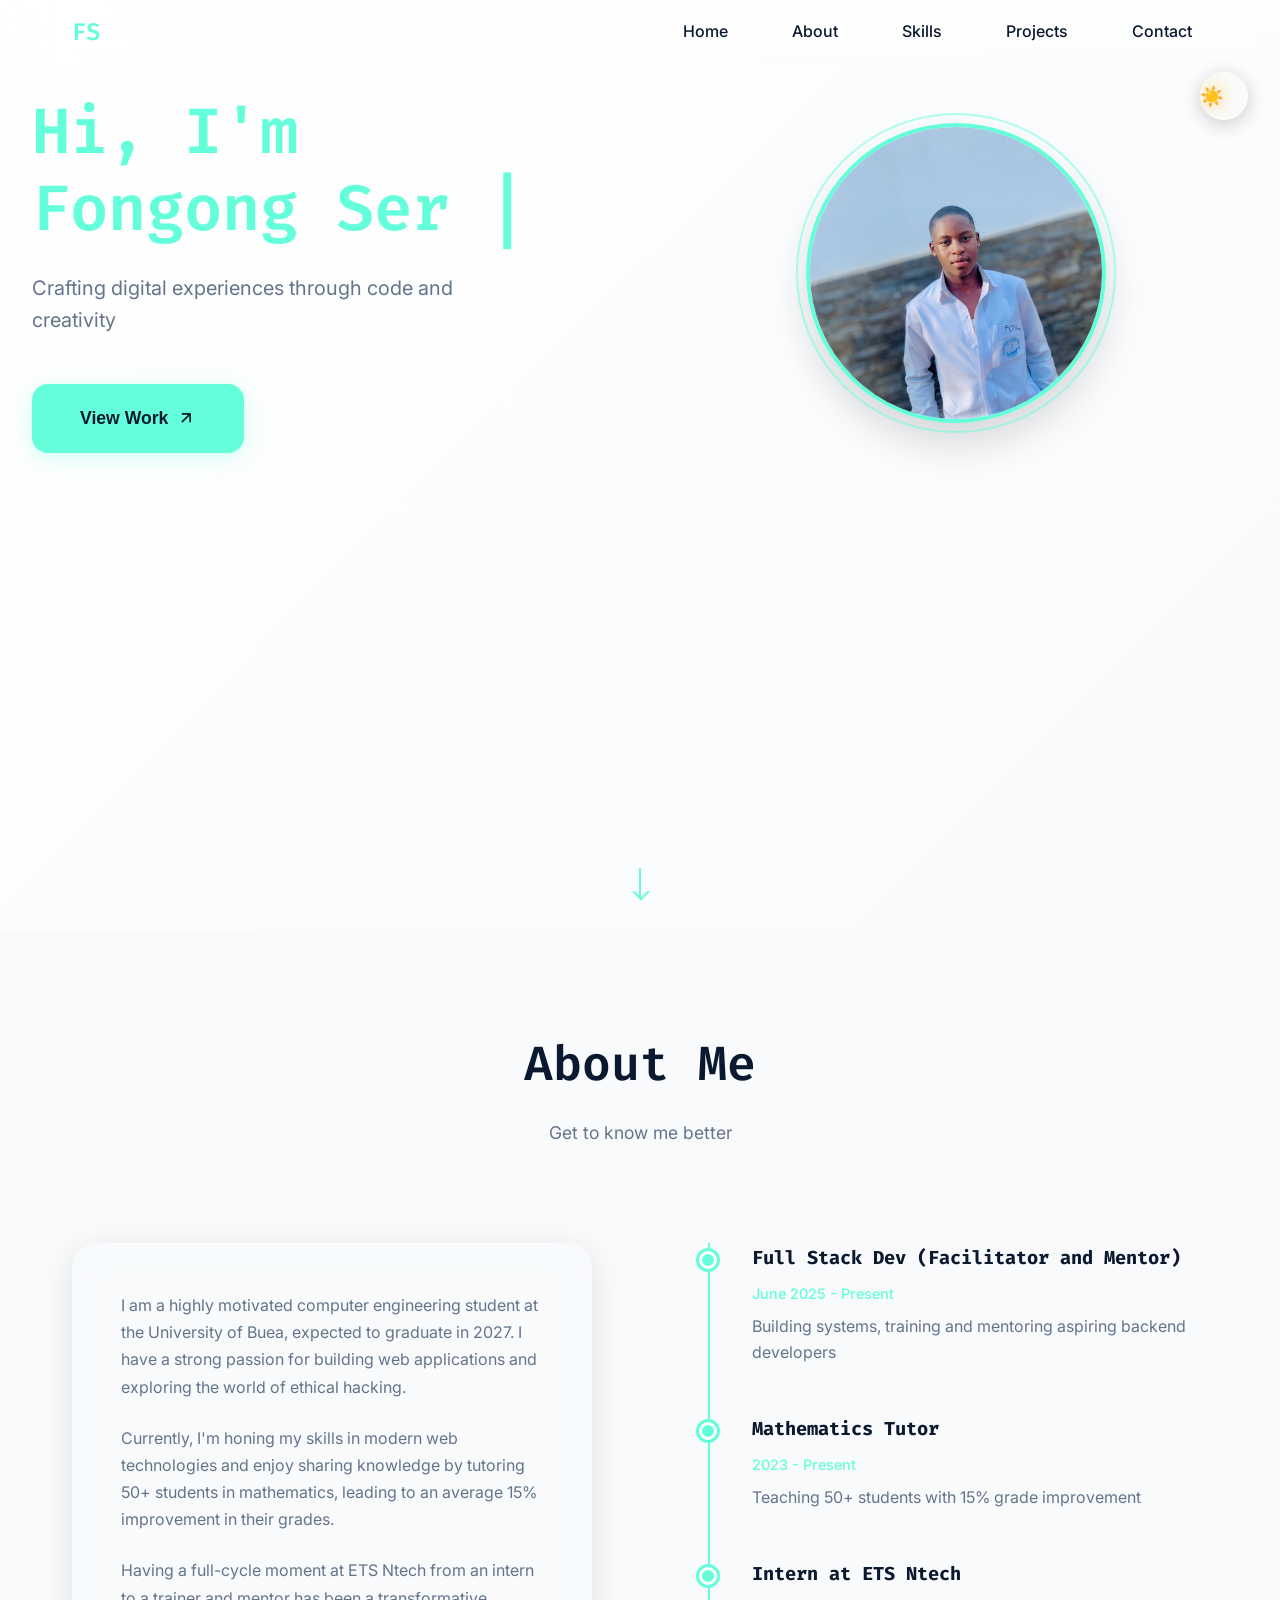
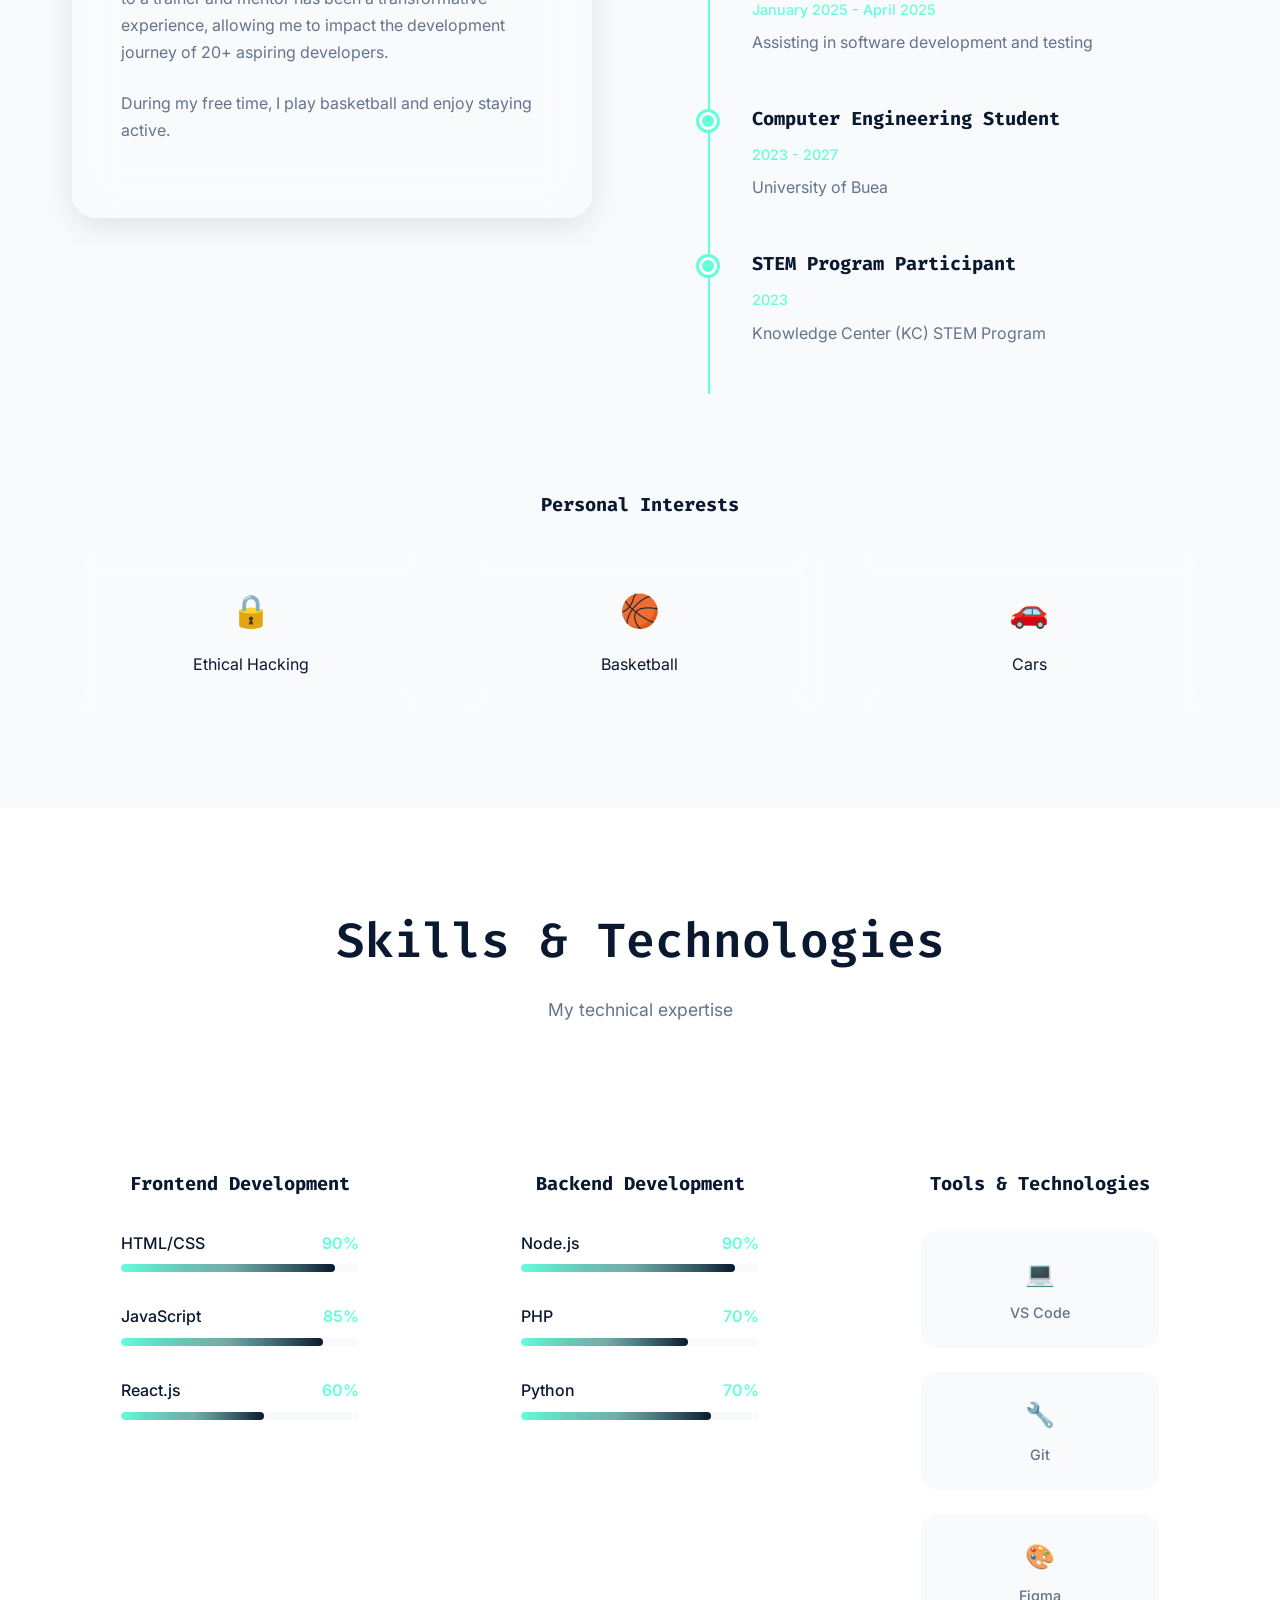
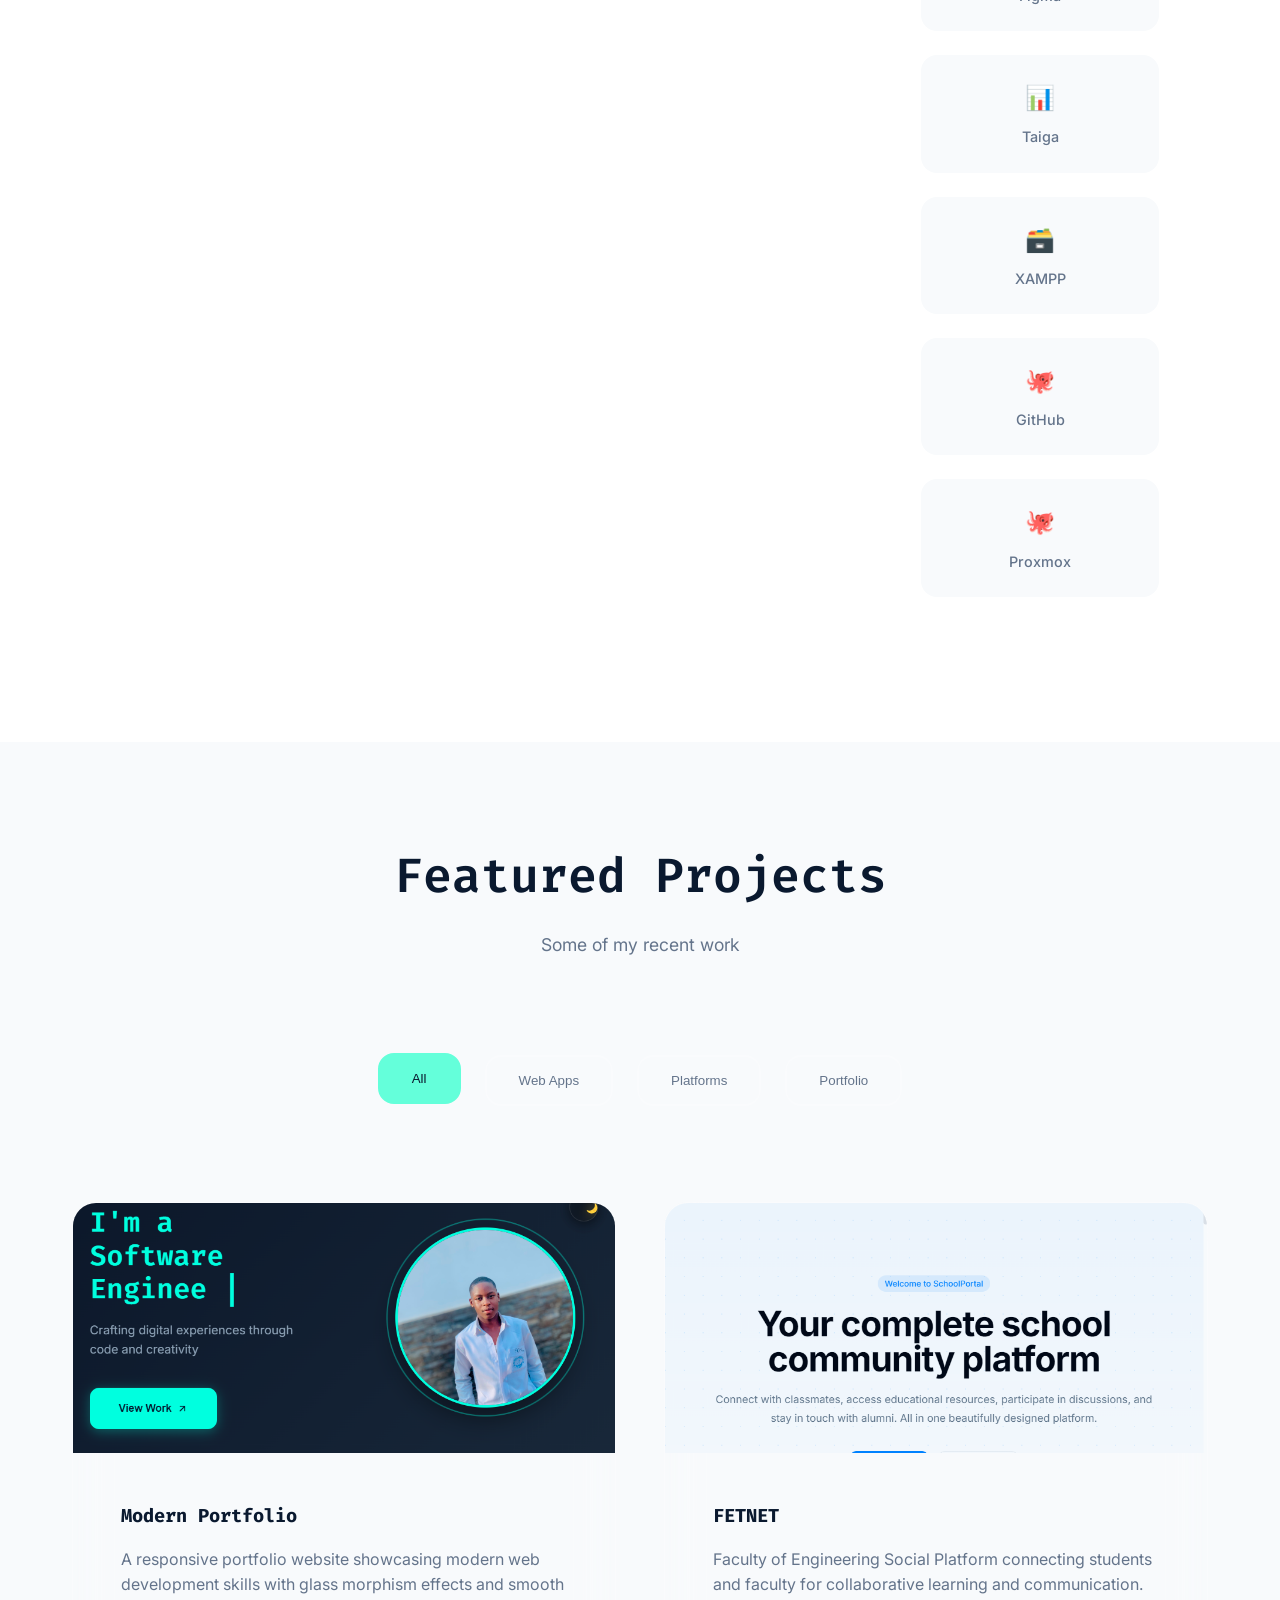
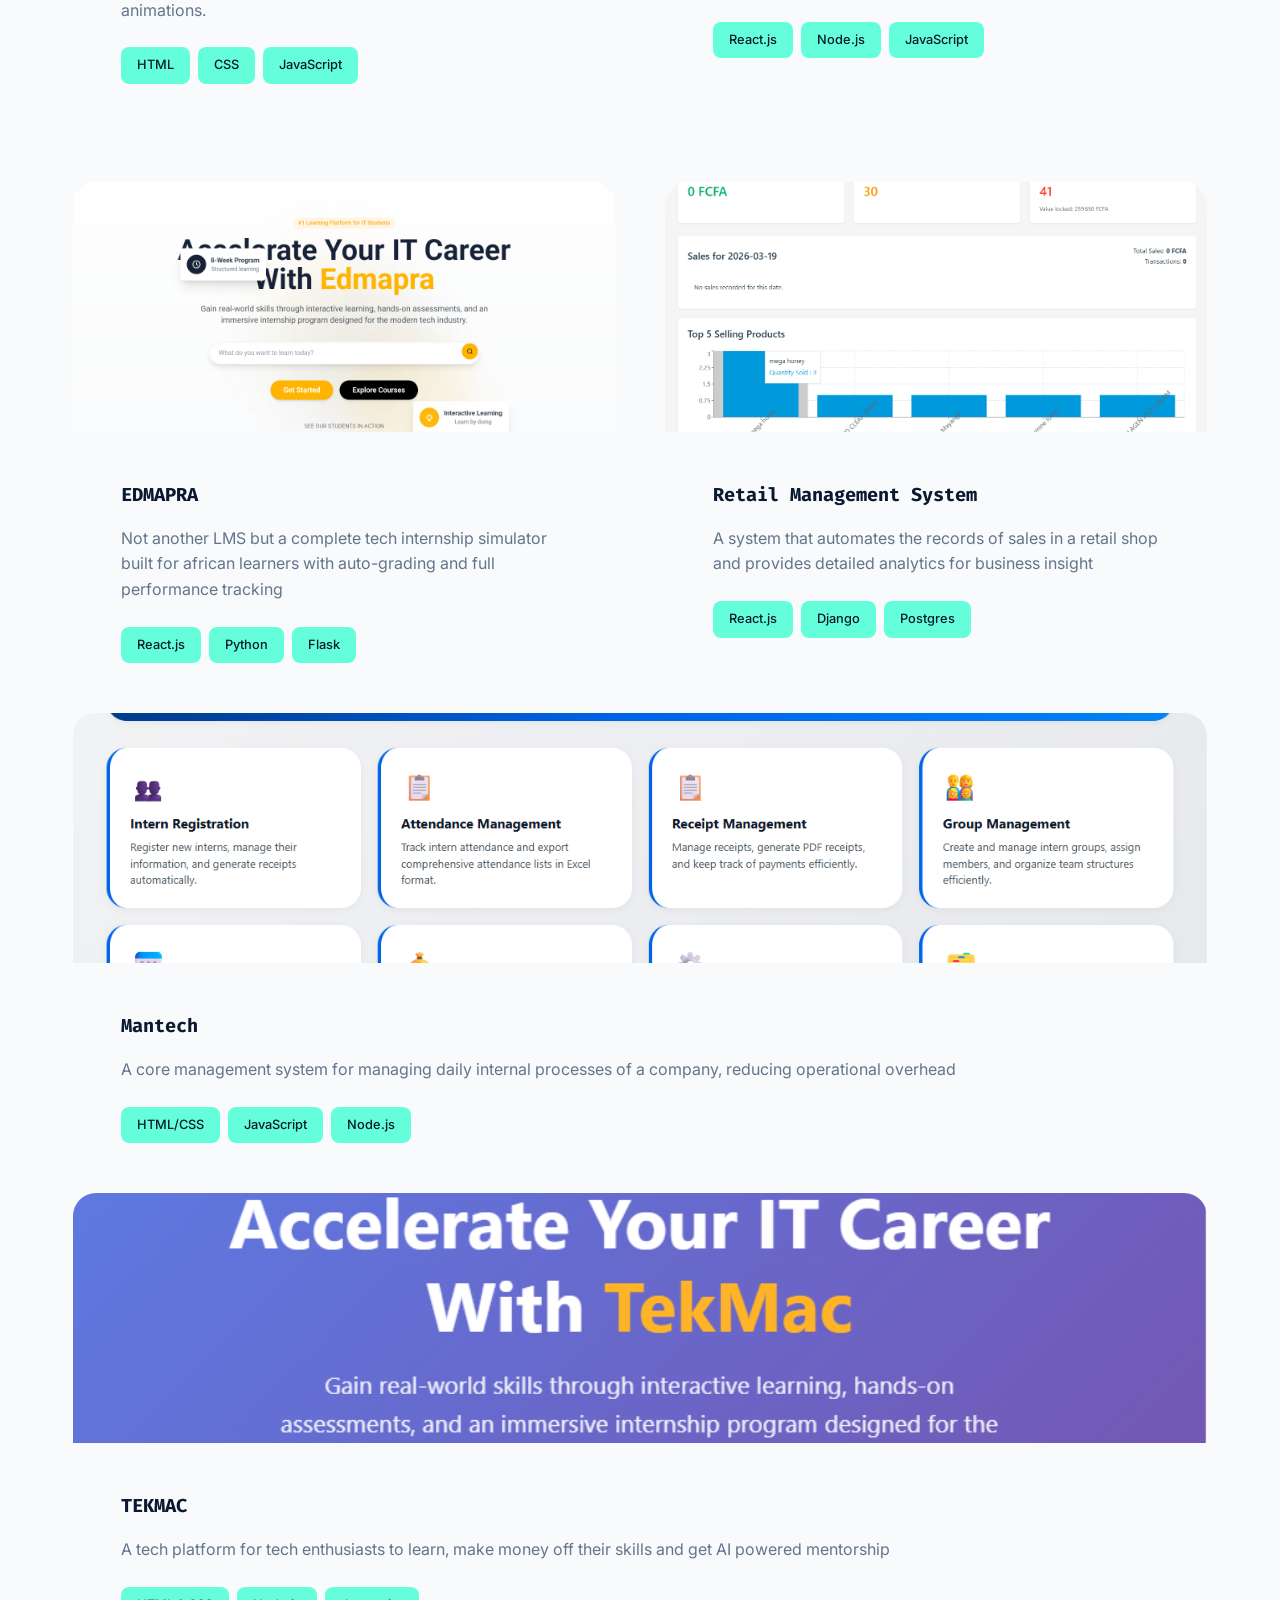
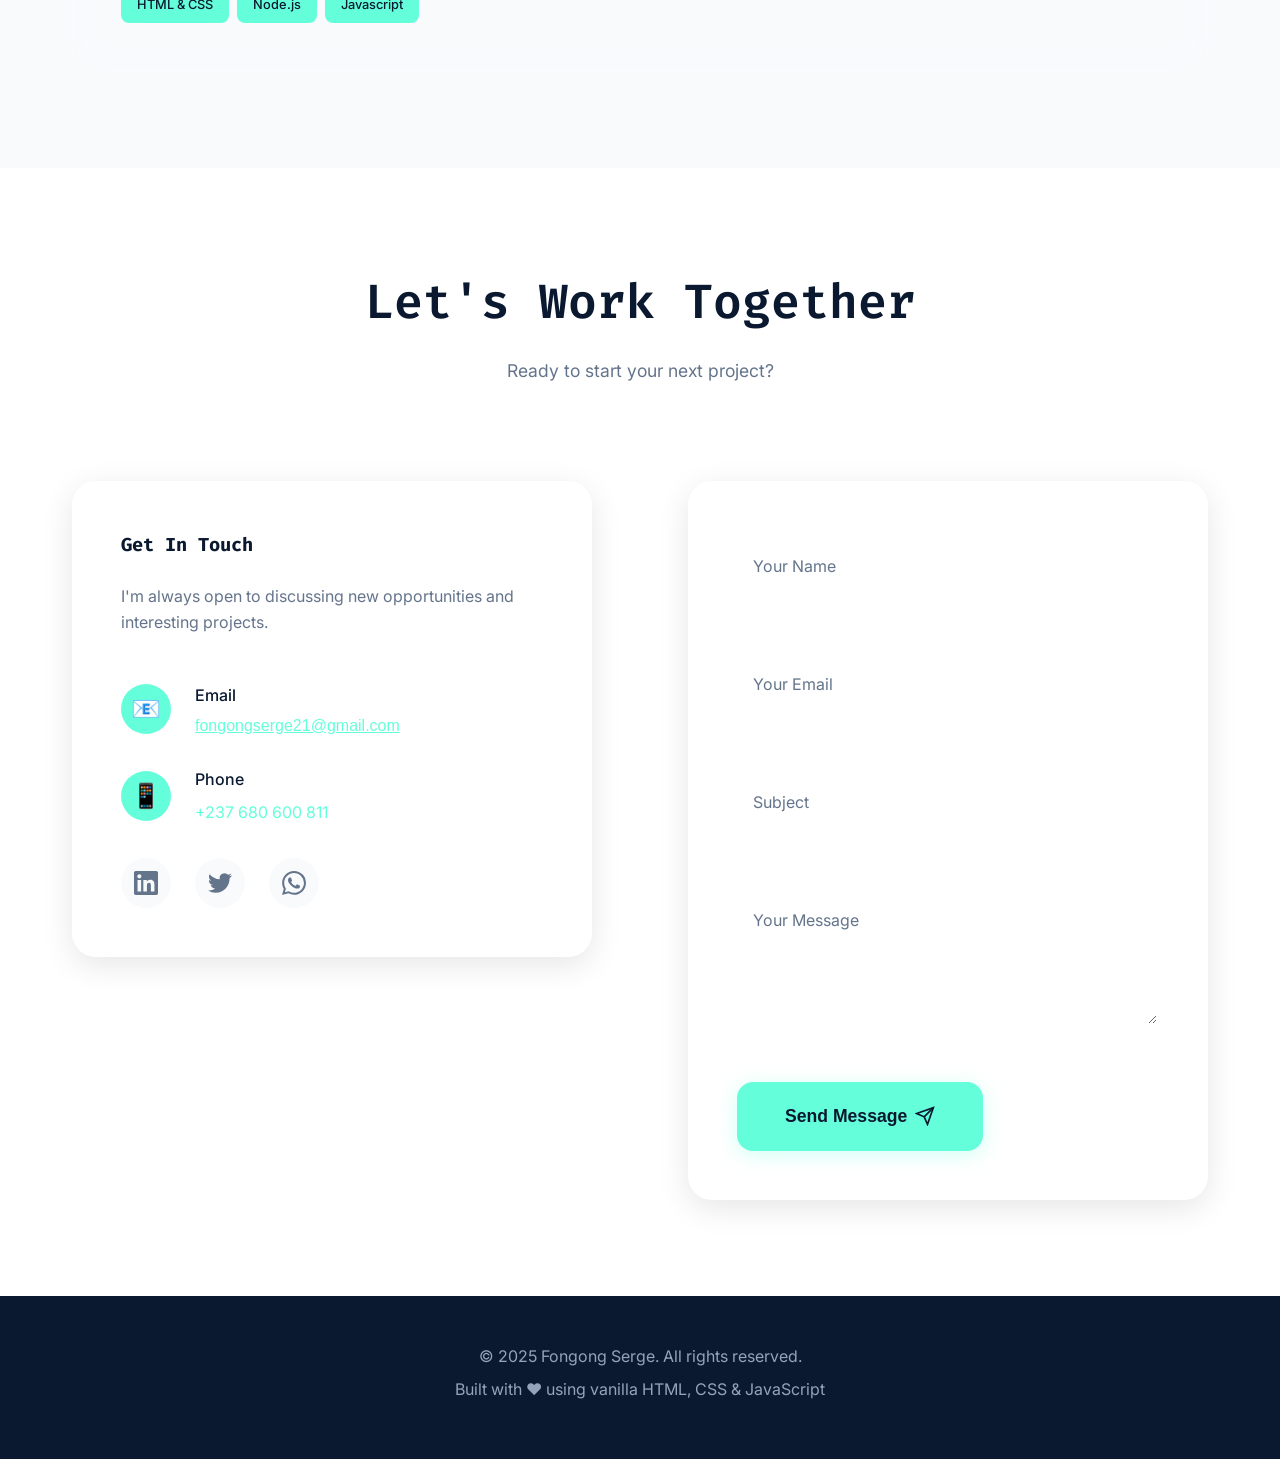
==== index.html @ fee148f4 "updates" ====
<!DOCTYPE html>
<html lang="en">
<head>
    <meta charset="UTF-8">
    <meta name="viewport" content="width=device-width, initial-scale=1.0">
    <meta name="description" content="Portfolio of Fongong Serge, a computer engineering student passionate about web development, ethical hacking, and basketball.">
    <meta name="keywords" content="Fongong Serge, Portfolio, Web Developer, Computer Engineering, Ethical Hacking, JavaScript, React, Node.js, Buea, Cameroon, ETS Ntech, Tutor, Backend Trainer, Frontend Developer, Projects, Skills, Contact">
    <meta name="author" content="Fongong Serge">
    <meta name="robots" content="index, follow">
    <link rel="canonical" href="https://fongong-serge.vercel.app/">

    <!-- Open Graph / Facebook -->
    <meta property="og:type" content="website">
    <meta property="og:title" content="Fongong Serge - Portfolio">
    <meta property="og:description" content="Portfolio of Fongong Serge, a computer engineering student passionate about web development, ethical hacking, and basketball.">
    <meta property="og:url" content="https://fongong-serge.vercel.app/">
    <meta property="og:image" content="https://fongong-serge.vercel.app/we.PNG">
    <meta property="og:site_name" content="Fongong Serge Portfolio">

    <!-- Twitter Card -->
    <meta name="twitter:card" content="summary_large_image">
    <meta name="twitter:title" content="Fongong Serge - Portfolio">
    <meta name="twitter:description" content="Portfolio of Fongong Serge, a computer engineering student passionate about web development, ethical hacking, and basketball.">
    <meta name="twitter:image" content="https://fongong-serge.vercel.app/we.PNG">
    <meta name="twitter:site" content="@manchestertony">

    <!-- Structured Data (JSON-LD) -->
    <script type="application/ld+json">
    {
      "@context": "https://schema.org",
      "@type": "Person",
      "name": "Fongong Serge",
      "url": "https://fongong-serge.vercel.app/",
      "image": "https://fongong-serge.vercel.app/we.PNG",
      "sameAs": [
        "https://www.linkedin.com/in/serge-kwenui-fongong-1a54b9330",
        "https://github.com/Boots13425"
      ],
      "jobTitle": "Computer Engineering Student",
      "worksFor": [
        {
          "@type": "Organization",
          "name": "University of Buea"
        },
        {
          "@type": "Organization",
          "name": "ETS Ntech",
          "department": "Backend Training",
          "description": "Trainer in backend development with Node.js"
        }
      ],
      "alumniOf": {
        "@type": "CollegeOrUniversity",
        "name": "University of Buea"
      },
      "description": "Portfolio of Fongong Serge, a computer engineering student passionate about web development, ethical hacking, and basketball. Also works as a backend trainer (Node.js) at ETS Ntech.",
      "email": "mailto:fongongserge21@gmail.com",
      "telephone": "+237680600811",
      "address": {
        "@type": "PostalAddress",
        "addressLocality": "Buea",
        "addressCountry": "CM"
      }
    }
    </script>
    <title>Fongong Serge - Portfolio</title>
    <link rel="preconnect" href="https://fonts.googleapis.com">
    <link rel="preconnect" href="https://fonts.gstatic.com" crossorigin>
    <link href="https://fonts.googleapis.com/css2?family=Inter:wght@300;400;500;600;700&family=Fira+Code:wght@400;500;600&display=swap" rel="stylesheet">
    <link rel="stylesheet" href="style.css">
</head>
<body>
    <!-- Theme Toggle -->
    <button class="theme-toggle" aria-label="Toggle dark mode">
        <span class="sun-icon">☀️</span>
        <span class="moon-icon">🌙</span>
    </button>

    <!-- Navigation -->
    <nav class="navbar">
        <div class="nav-container">
            <div class="nav-logo">
                <span>FS</span>
            </div>
            <ul class="nav-menu">
                <li><a href="#home" class="nav-link">Home</a></li>
                <li><a href="#about" class="nav-link">About</a></li>
                <li><a href="#skills" class="nav-link">Skills</a></li>
                <li><a href="#projects" class="nav-link">Projects</a></li>
                <li><a href="#contact" class="nav-link">Contact</a></li>
            </ul>
            <button class="theme-toggle" aria-label="Toggle dark mode">
                <span class="sun-icon">☀️</span>
                <span class="moon-icon">🌙</span>
            </button>
            <div class="hamburger" tabindex="0" aria-label="Open navigation menu">
                <span></span>
                <span></span>
                <span></span>
            </div>
        </div>
    </nav>

    <!-- Hero Section -->
    <section id="home" class="hero">
        <div class="hero-content">
            <div class="hero-text">
                <h1 class="hero-title">
                    <span class="typing-text">Fongong Serge</span>
                    <span class="cursor">|</span>
                </h1>
                <p class="hero-subtitle">Crafting digital experiences through code and creativity</p>
                <button class="cta-button" onclick="document.getElementById('projects').scrollIntoView({behavior: 'smooth'})">
                    <span>View Work</span>
                    <svg width="20" height="20" viewBox="0 0 24 24" fill="none" stroke="currentColor" stroke-width="2">
                        <path d="M7 17L17 7M17 7H7M17 7V17"/>
                    </svg>
                </button>
            </div>
            <div class="hero-image">
                <div class="profile-container">
                    <img src="we.PNG" alt="Fongong Serge" class="profile-img">
                    <div class="profile-ring"></div>
                </div>
            </div>
        </div>
        <div class="scroll-indicator">
            <div class="scroll-arrow"></div>
        </div>
    </section>

    <!-- About Section -->
    <section id="about" class="about">
        <div class="container">
            <div class="section-header">
                <h2 class="section-title">About Me</h2>
                <p class="section-subtitle">Get to know me better</p>
            </div>
            <div class="about-content">
                <div class="about-text">
                    <div class="glass-card">
                        <p>I am a highly motivated computer engineering student at the University of Buea, expected to graduate in 2027. I have a strong passion for building web applications and exploring the world of ethical hacking.</p>
                        <p>Currently, I'm honing my skills in modern web technologies and enjoy sharing knowledge by tutoring 50+ students in mathematics, leading to an average 15% improvement in their grades.</p>
                        <p>Having a full-cycle moment at ETS Ntech from an intern to a trainer and mentor has been a transformative experience, allowing me to impact the development journey of 20+ aspiring developers.</p>
                        <p>During my free time, I play basketball and enjoy staying active.</p>
                    </div>
                </div>
                <div class="timeline">
                    <div class="timeline-item">
                        <div class="timeline-dot"></div>
                        <div class="timeline-content">
                            <h3>Full Stack Dev (Facilitator and Mentor)</h3>
                            <span>June 2025 - Present</span>
                            <p>Building systems, training and mentoring aspiring backend developers</p>
                        </div>
                    </div>
                    <div class="timeline-item">
                        <div class="timeline-dot"></div>
                        <div class="timeline-content">
                            <h3>Mathematics Tutor</h3>
                            <span>2023 - Present</span>
                            <p>Teaching 50+ students with 15% grade improvement</p>
                        </div>
                    </div>
                    <div class="timeline-item">
                        <div class="timeline-dot"></div>
                        <div class="timeline-content">
                            <h3>Intern at ETS Ntech</h3>
                            <span>January 2025 - April 2025</span>
                            <p>Assisting in software development and testing</p>
                        </div>
                    </div>
                    <div class="timeline-item">
                        <div class="timeline-dot"></div>
                        <div class="timeline-content">
                            <h3>Computer Engineering Student</h3>
                            <span>2023 - 2027</span>
                            <p>University of Buea</p>
                        </div>
                    </div>
                    <div class="timeline-item">
                        <div class="timeline-dot"></div>
                        <div class="timeline-content">
                            <h3>STEM Program Participant</h3>
                            <span>2023</span>
                            <p>Knowledge Center (KC) STEM Program</p>
                        </div>
                    </div>
                </div>
            </div>
            <div class="interests">
                <h3>Personal Interests</h3>
                <div class="interests-grid">
                    <div class="interest-item">
                        <div class="interest-icon">🔒</div>
                        <span>Ethical Hacking</span>
                    </div>
                    <div class="interest-item">
                        <div class="interest-icon">🏀</div>
                        <span>Basketball</span>
                    </div>
                    <div class="interest-item">
                        <div class="interest-icon">🚗</div>
                        <span>Cars</span>
                    </div>
                </div>
            </div>
        </div>
    </section>

    <!-- Skills Section -->
    <section id="skills" class="skills">
        <div class="container">
            <div class="section-header">
                <h2 class="section-title">Skills & Technologies</h2>
                <p class="section-subtitle">My technical expertise</p>
            </div>
            <div class="skills-content">
                <div class="skill-category">
                    <h3>Frontend Development</h3>
                    <div class="skill-bars">
                        <div class="skill-bar">
                            <div class="skill-info">
                                <span>HTML/CSS</span>
                                <span class="skill-percentage">90%</span>
                            </div>
                            <div class="skill-progress">
                                <div class="skill-fill" data-width="90"></div>
                            </div>
                        </div>
                        <div class="skill-bar">
                            <div class="skill-info">
                                <span>JavaScript</span>
                                <span class="skill-percentage">85%</span>
                            </div>
                            <div class="skill-progress">
                                <div class="skill-fill" data-width="85"></div>
                            </div>
                        </div>
                        <div class="skill-bar">
                            <div class="skill-info">
                                <span>React.js</span>
                                <span class="skill-percentage">60%</span>
                            </div>
                            <div class="skill-progress">
                                <div class="skill-fill" data-width="60"></div>
                            </div>
                        </div>
                    </div>
                </div>
                <div class="skill-category">
                    <h3>Backend Development</h3>
                    <div class="skill-bars">
                        <div class="skill-bar">
                            <div class="skill-info">
                                <span>Node.js</span>
                                <span class="skill-percentage">90%</span>
                            </div>
                            <div class="skill-progress">
                                <div class="skill-fill" data-width="90"></div>
                            </div>
                        </div>
                        <div class="skill-bar">
                            <div class="skill-info">
                                <span>PHP</span>
                                <span class="skill-percentage">70%</span>
                            </div>
                            <div class="skill-progress">
                                <div class="skill-fill" data-width="70"></div>
                            </div>
                        </div>
                        <div class="skill-bar">
                            <div class="skill-info">
                                <span>Python</span>
                                <span class="skill-percentage">70%</span>
                            </div>
                            <div class="skill-progress">
                                <div class="skill-fill" data-width="80"></div>
                            </div>
                        </div>
                    </div>
                </div>
                <div class="skill-category">
                    <h3>Tools & Technologies</h3>
                    <div class="tech-grid">
                        <div class="tech-item">
                            <div class="tech-icon">💻</div>
                            <span>VS Code</span>
                        </div>
                        <div class="tech-item">
                            <div class="tech-icon">🔧</div>
                            <span>Git</span>
                        </div>
                        <div class="tech-item">
                            <div class="tech-icon">🎨</div>
                            <span>Figma</span>
                        </div>
                        <div class="tech-item">
                            <div class="tech-icon">📊</div>
                            <span>Taiga</span>
                        </div>
                        <div class="tech-item">
                            <div class="tech-icon">🗃️</div>
                            <span>XAMPP</span>
                        </div>
                        <div class="tech-item">
                            <div class="tech-icon">🐙</div>
                            <span>GitHub</span>
                        </div>
                        <div class="tech-item">
                            <div class="tech-icon">🐙</div>
                            <span>Proxmox</span>
                        </div>
                    </div>
                </div>
            </div>
        </div>
    </section>

    <!-- Projects Section -->
    <section id="projects" class="projects">
        <div class="container">
            <div class="section-header">
                <h2 class="section-title">Featured Projects</h2>
                <p class="section-subtitle">Some of my recent work</p>
            </div>
            <div class="project-filters">
                <button class="filter-btn active" data-filter="all">All</button>
                <button class="filter-btn" data-filter="web">Web Apps</button>
                <button class="filter-btn" data-filter="platform">Platforms</button>
                <button class="filter-btn" data-filter="portfolio">Portfolio</button>
            </div>
            <div class="projects-grid">
                <div class="project-card" data-category="portfolio">
                    <div class="project-image">
                        <img src="portfolio.png?height=250&width=400" alt="Portfolio Project">
                        <div class="project-overlay">
                            <div class="project-links">
                                <a href="https://fongong-serge.vercel.app" class="project-link">
                                    <svg width="20" height="20" viewBox="0 0 24 24" fill="none" stroke="currentColor" stroke-width="2">
                                        <path d="M18 13v6a2 2 0 0 1-2 2H5a2 2 0 0 1-2-2V8a2 2 0 0 1 2-2h6"/>
                                        <polyline points="15,3 21,3 21,9"/>
                                        <line x1="10" y1="14" x2="21" y2="3"/>
                                    </svg>
                                </a>
                                <a href="https://github.com/Boots13425/fongong-serge.git" class="project-link">
                                    <svg width="20" height="20" viewBox="0 0 24 24" fill="none" stroke="currentColor" stroke-width="2">
                                        <path d="M9 19c-5 1.5-5-2.5-7-3m14 6v-3.87a3.37 3.37 0 0 0-.94-2.61c3.14-.35 6.44-1.54 6.44-7A5.44 5.44 0 0 0 20 4.77 5.07 5.07 0 0 0 19.91 1S18.73.65 16 2.48a13.38 13.38 0 0 0-7 0C6.27.65 5.09 1 5.09 1A5.07 5.07 0 0 0 5 4.77a5.44 5.44 0 0 0-1.5 3.78c0 5.42 3.3 6.61 6.44 7A3.37 3.37 0 0 0 9 18.13V22"/>
                                    </svg>
                                </a>
                            </div>
                        </div>
                    </div>
                    <div class="project-content">
                        <h3>Modern Portfolio</h3>
                        <p>A responsive portfolio website showcasing modern web development skills with glass morphism effects and smooth animations.</p>
                        <div class="project-tech">
                            <span class="tech-tag">HTML</span>
                            <span class="tech-tag">CSS</span>
                            <span class="tech-tag">JavaScript</span>
                        </div>
                    </div>
                </div>
                <div class="project-card" data-category="platform">
                    <div class="project-image">
                        <img src="fetnet.png?height=250&width=400" alt="FETNET Project">
                        <div class="project-overlay">
                            <div class="project-links">
                                <a href="" class="project-link">
                                    <svg width="20" height="20" viewBox="0 0 24 24" fill="none" stroke="currentColor" stroke-width="2">
                                        <path d="M18 13v6a2 2 0 0 1-2 2H5a2 2 0 0 1-2-2V8a2 2 0 0 1 2-2h6"/>
                                        <polyline points="15,3 21,3 21,9"/>
                                        <line x1="10" y1="14" x2="21" y2="3"/>
                                    </svg>
                                </a>
                                <a href="" class="project-link">
                                    <svg width="20" height="20" viewBox="0 0 24 24" fill="none" stroke="currentColor" stroke-width="2">
                                        <path d="M9 19c-5 1.5-5-2.5-7-3m14 6v-3.87a3.37 3.37 0 0 0-.94-2.61c3.14-.35 6.44-1.54 6.44-7A5.44 5.44 0 0 0 20 4.77 5.07 5.07 0 0 0 19.91 1S18.73.65 16 2.48a13.38 13.38 0 0 0-7 0C6.27.65 5.09 1 5.09 1A5.07 5.07 0 0 0 5 4.77a5.44 5.44 0 0 0-1.5 3.78c0 5.42 3.3 6.61 6.44 7A3.37 3.37 0 0 0 9 18.13V22"/>
                                    </svg>
                                </a>
                            </div>
                        </div>
                    </div>
                    <div class="project-content">
                        <h3>FETNET</h3>
                        <p>Faculty of Engineering Social Platform connecting students and faculty for collaborative learning and communication.</p>
                        <div class="project-tech">
                            <span class="tech-tag">React.js</span>
                            <span class="tech-tag">Node.js</span>
                            <span class="tech-tag">JavaScript</span>
                        </div>
                    </div>
                </div>
                <div class="project-card" data-category="web">
                    <div class="project-image">
                        <img src="/edmapra.png?height=250&width=400" alt="Edmapra Project">
                        <div class="project-overlay">
                            <div class="project-links">
                                <a href="https://edmapra.com" class="project-link">
                                    <svg width="20" height="20" viewBox="0 0 24 24" fill="none" stroke="currentColor" stroke-width="2">
                                        <path d="M18 13v6a2 2 0 0 1-2 2H5a2 2 0 0 1-2-2V8a2 2 0 0 1 2-2h6"/>
                                        <polyline points="15,3 21,3 21,9"/>
                                        <line x1="10" y1="14" x2="21" y2="3"/>
                                    </svg>
                                </a>
                                <a href="#" class="project-link">
                                    <svg width="20" height="20" viewBox="0 0 24 24" fill="none" stroke="currentColor" stroke-width="2">
                                        <path d="M9 19c-5 1.5-5-2.5-7-3m14 6v-3.87a3.37 3.37 0 0 0-.94-2.61c3.14-.35 6.44-1.54 6.44-7A5.44 5.44 0 0 0 20 4.77 5.07 5.07 0 0 0 19.91 1S18.73.65 16 2.48a13.38 13.38 0 0 0-7 0C6.27.65 5.09 1 5.09 1A5.07 5.07 0 0 0 5 4.77a5.44 5.44 0 0 0-1.5 3.78c0 5.42 3.3 6.61 6.44 7A3.37 3.37 0 0 0 9 18.13V22"/>
                                    </svg>
                                </a>
                            </div>
                        </div>
                    </div>
                    <div class="project-content">
                        <h3>EDMAPRA</h3>
                        <p>Not another LMS but a complete tech internship simulator built for african learners with auto-grading and full performance tracking </p>
                        <div class="project-tech">
                            <span class="tech-tag">React.js</span>
                            <span class="tech-tag">Python</span>
                            <span class="tech-tag">Flask</span>
                        </div>
                    </div>       
                </div>
                                <div class="project-card" data-category="platform">
                    <div class="project-image">
                        <img src="/mega.png?height=250&width=400" alt="Retail Management System Project">
                        <div class="project-overlay">
                            <div class="project-links">
                                <a href="#" class="project-link">
                                    <svg width="20" height="20" viewBox="0 0 24 24" fill="none" stroke="currentColor" stroke-width="2">
                                        <path d="M18 13v6a2 2 0 0 1-2 2H5a2 2 0 0 1-2-2V8a2 2 0 0 1 2-2h6"/>
                                        <polyline points="15,3 21,3 21,9"/>
                                        <line x1="10" y1="14" x2="21" y2="3"/>
                                    </svg>
                                </a>
                                <a href="#" class="project-link">
                                    <svg width="20" height="20" viewBox="0 0 24 24" fill="none" stroke="currentColor" stroke-width="2">
                                        <path d="M9 19c-5 1.5-5-2.5-7-3m14 6v-3.87a3.37 3.37 0 0 0-.94-2.61c3.14-.35 6.44-1.54 6.44-7A5.44 5.44 0 0 0 20 4.77 5.07 5.07 0 0 0 19.91 1S18.73.65 16 2.48a13.38 13.38 0 0 0-7 0C6.27.65 5.09 1 5.09 1A5.07 5.07 0 0 0 5 4.77a5.44 5.44 0 0 0-1.5 3.78c0 5.42 3.3 6.61 6.44 7A3.37 3.37 0 0 0 9 18.13V22"/>
                                    </svg>
                                </a>
                            </div>
                        </div>
                    </div>
                    <div class="project-content">
                        <h3>Retail Management System</h3>
                        <p>A system that automates the records of sales in a retail shop and provides detailed analytics for business insight</p>
                        <div class="project-tech">
                            <span class="tech-tag">React.js</span>
                            <span class="tech-tag">Django</span>
                            <span class="tech-tag">Postgres</span>
                        </div>
                    </div>       
                </div>

                  </div>
                                <div class="project-card" data-category="platform">
                    <div class="project-image">
                        <img src="/mantech.png?height=250&width=400" alt="Mantech Project">
                        <div class="project-overlay">
                            <div class="project-links">
                                <a href="#" class="project-link">
                                    <svg width="20" height="20" viewBox="0 0 24 24" fill="none" stroke="currentColor" stroke-width="2">
                                        <path d="M18 13v6a2 2 0 0 1-2 2H5a2 2 0 0 1-2-2V8a2 2 0 0 1 2-2h6"/>
                                        <polyline points="15,3 21,3 21,9"/>
                                        <line x1="10" y1="14" x2="21" y2="3"/>
                                    </svg>
                                </a>
                                <a href="https://github.com/Boots13425/mantech.git" class="project-link">
                                    <svg width="20" height="20" viewBox="0 0 24 24" fill="none" stroke="currentColor" stroke-width="2">
                                        <path d="M9 19c-5 1.5-5-2.5-7-3m14 6v-3.87a3.37 3.37 0 0 0-.94-2.61c3.14-.35 6.44-1.54 6.44-7A5.44 5.44 0 0 0 20 4.77 5.07 5.07 0 0 0 19.91 1S18.73.65 16 2.48a13.38 13.38 0 0 0-7 0C6.27.65 5.09 1 5.09 1A5.07 5.07 0 0 0 5 4.77a5.44 5.44 0 0 0-1.5 3.78c0 5.42 3.3 6.61 6.44 7A3.37 3.37 0 0 0 9 18.13V22"/>
                                    </svg>
                                </a>
                            </div>
                        </div>
                    </div>
                    <div class="project-content">
                        <h3>Mantech</h3>
                        <p>A core management system for managing daily internal processes of a company, reducing operational overhead </p>
                        <div class="project-tech">
                            <span class="tech-tag">HTML/CSS</span>
                            <span class="tech-tag">JavaScript</span>
                            <span class="tech-tag">Node.js</span>
                        </div>
                    </div>       
                </div>
                                <div class="project-card" data-category="web">
                    <div class="project-image">
                        <img src="tekmac.png?height=250&width=400" alt="tekmac Project">
                        <div class="project-overlay">
                            <div class="project-links">
                                <a href="https://tekmac-henna.vercel.app" class="project-link">
                                    <svg width="20" height="20" viewBox="0 0 24 24" fill="none" stroke="currentColor" stroke-width="2">
                                        <path d="M18 13v6a2 2 0 0 1-2 2H5a2 2 0 0 1-2-2V8a2 2 0 0 1 2-2h6"/>
                                        <polyline points="15,3 21,3 21,9"/>
                                        <line x1="10" y1="14" x2="21" y2="3"/>
                                    </svg>
                                </a>
                                <a href="https://github.com/lekebrian/tekmac.git" class="project-link">
                                    <svg width="20" height="20" viewBox="0 0 24 24" fill="none" stroke="currentColor" stroke-width="2">
                                        <path d="M9 19c-5 1.5-5-2.5-7-3m14 6v-3.87a3.37 3.37 0 0 0-.94-2.61c3.14-.35 6.44-1.54 6.44-7A5.44 5.44 0 0 0 20 4.77 5.07 5.07 0 0 0 19.91 1S18.73.65 16 2.48a13.38 13.38 0 0 0-7 0C6.27.65 5.09 1 5.09 1A5.07 5.07 0 0 0 5 4.77a5.44 5.44 0 0 0-1.5 3.78c0 5.42 3.3 6.61 6.44 7A3.37 3.37 0 0 0 9 18.13V22"/>
                                    </svg>
                                </a>
                            </div>
                        </div>
                    </div>
                    <div class="project-content">
                        <h3>TEKMAC</h3>
                        <p>A tech platform for tech enthusiasts to learn, make money off their skills and get AI powered mentorship</p>
                        <div class="project-tech">
                            <span class="tech-tag">HTML & CSS</span>
                            <span class="tech-tag">Node.js</span>
                            <span class="tech-tag">Javascript</span>
                        </div>
                    </div>
                    
                </div>
            </div>
        </div>
    </section>

    <!-- Contact Section -->
    <section id="contact" class="contact">
        <div class="container">
            <div class="section-header">
                <h2 class="section-title">Let's Work Together</h2>
                <p class="section-subtitle">Ready to start your next project?</p>
            </div>
            <div class="contact-content">
                <div class="contact-info">
                    <div class="glass-card">
                        <h3>Get In Touch</h3>
                        <p>I'm always open to discussing new opportunities and interesting projects.</p>
                        <div class="contact-item">
                            <div class="contact-icon">📧</div>
                            <div class="contact-details">
                                <span>Email</span>
                                <button class="copy-email" onclick="copyEmail()">fongongserge21@gmail.com</button>
                            </div>
                        </div>
                        <div class="contact-item">
                            <div class="contact-icon">📱</div>
                            <div class="contact-details">
                                <span>Phone</span>
                                <a href="tel:+237680600811">+237 680 600 811</a>
                            </div>
                        </div>
                        <div class="social-links">
                            <a href="https://www.linkedin.com/in/serge-kwenui-fongong-1a54b9330" target="_blank" class="social-link">
                                <svg width="24" height="24" viewBox="0 0 24 24" fill="currentColor">
                                    <path d="M20.447 20.452h-3.554v-5.569c0-1.328-.027-3.037-1.852-3.037-1.853 0-2.136 1.445-2.136 2.939v5.667H9.351V9h3.414v1.561h.046c.477-.9 1.637-1.85 3.37-1.85 3.601 0 4.267 2.37 4.267 5.455v6.286zM5.337 7.433c-1.144 0-2.063-.926-2.063-2.065 0-1.138.92-2.063 2.063-2.063 1.14 0 2.064.925 2.064 2.063 0 1.139-.925 2.065-2.064 2.065zm1.782 13.019H3.555V9h3.564v11.452zM22.225 0H1.771C.792 0 0 .774 0 1.729v20.542C0 23.227.792 24 1.771 24h20.451C23.2 24 24 23.227 24 22.271V1.729C24 .774 23.2 0 22.222 0h.003z"/>
                                </svg>
                            </a>
                            <a href="https://twitter.com/manchestertony" target="_blank" class="social-link">
                                <svg width="24" height="24" viewBox="0 0 24 24" fill="currentColor">
                                    <path d="M23.953 4.57a10 10 0 01-2.825.775 4.958 4.958 0 002.163-2.723c-.951.555-2.005.959-3.127 1.184a4.92 4.92 0 00-8.384 4.482C7.69 8.095 4.067 6.13 1.64 3.162a4.822 4.822 0 00-.666 2.475c0 1.71.87 3.213 2.188 4.096a4.904 4.904 0 01-2.228-.616v.06a4.923 4.923 0 003.946 4.827 4.996 4.996 0 01-2.212.085 4.936 4.936 0 004.604 3.417 9.867 9.867 0 01-6.102 2.105c-.39 0-.779-.023-1.17-.067a13.995 13.995 0 007.557 2.209c9.053 0 13.998-7.496 13.998-13.985 0-.21 0-.42-.015-.63A9.935 9.935 0 0024 4.59z"/>
                                </svg>
                            </a>
                            <a href="https://wa.me/+237680600811" target="_blank" class="social-link">
                                <svg width="24" height="24" viewBox="0 0 24 24" fill="currentColor">
                                    <path d="M17.472 14.382c-.297-.149-1.758-.867-2.03-.967-.273-.099-.471-.148-.67.15-.197.297-.767.966-.94 1.164-.173.199-.347.223-.644.075-.297-.15-1.255-.463-2.39-1.475-.883-.788-1.48-1.761-1.653-2.059-.173-.297-.018-.458.13-.606.134-.133.298-.347.446-.52.149-.174.198-.298.298-.497.099-.198.05-.371-.025-.52-.075-.149-.669-1.612-.916-2.207-.242-.579-.487-.5-.669-.51-.173-.008-.371-.01-.57-.01-.198 0-.52.074-.792.372-.272.297-1.04 1.016-1.04 2.479 0 1.462 1.065 2.875 1.213 3.074.149.198 2.096 3.2 5.077 4.487.709.306 1.262.489 1.694.625.712.227 1.36.195 1.871.118.571-.085 1.758-.719 2.006-1.413.248-.694.248-1.289.173-1.413-.074-.124-.272-.198-.57-.347m-5.421 7.403h-.004a9.87 9.87 0 01-5.031-1.378l-.361-.214-3.741.982.998-3.648-.235-.374a9.86 9.86 0 01-1.51-5.26c.001-5.45 4.436-9.884 9.888-9.884 2.64 0 5.122 1.03 6.988 2.898a9.825 9.825 0 012.893 6.994c-.003 5.45-4.437 9.884-9.885 9.884m8.413-18.297A11.815 11.815 0 0012.05 0C5.495 0 .16 5.335.157 11.892c0 2.096.547 4.142 1.588 5.945L.057 24l6.305-1.654a11.882 11.882 0 005.683 1.448h.005c6.554 0 11.89-5.335 11.893-11.893A11.821 11.821 0 0020.885 3.488"/>
                                </svg>
                            </a>
                        </div>
                    </div>
                </div>
                <div class="contact-form">
                    <form class="glass-card" id="contactForm">
                        <div class="form-group">
                            <input type="text" id="name" name="name" required>
                            <label for="name">Your Name</label>
                            <span class="form-error"></span>
                        </div>
                        <div class="form-group">
                            <input type="email" id="email" name="email" required>
                            <label for="email">Your Email</label>
                            <span class="form-error"></span>
                        </div>
                        <div class="form-group">
                            <input type="text" id="subject" name="subject" required>
                            <label for="subject">Subject</label>
                            <span class="form-error"></span>
                        </div>
                        <div class="form-group">
                            <textarea id="message" name="message" rows="5" required></textarea>
                            <label for="message">Your Message</label>
                            <span class="form-error"></span>
                        </div>
                        <button type="submit" class="submit-btn">
                            <span>Send Message</span>
                            <svg width="20" height="20" viewBox="0 0 24 24" fill="none" stroke="currentColor" stroke-width="2">
                                <line x1="22" y1="2" x2="11" y2="13"/>
                                <polygon points="22,2 15,22 11,13 2,9 22,2"/>
                            </svg>
                        </button>
                    </form>
                </div>
            </div>
        </div>
    </section>

    <!-- Footer -->
    <footer class="footer">
        <div class="container">
            <div class="footer-content">
                <p>&copy; 2025 Fongong Serge. All rights reserved.</p>
                <p>Built with ❤️ using vanilla HTML, CSS & JavaScript</p>
            </div>
        </div>
    </footer>

    <script src="script.js"></script>
</body>
</html>
---- style.css ----
/* CSS Variables for Theme Management */
:root {
  /* Light Theme Colors */
  --primary-color: #0a192f;
  --secondary-color: #64ffda;
  --accent-color: #112240;
  --text-primary: #0a192f;
  --text-secondary: #64748b;
  --text-light: #94a3b8;
  --bg-primary: #ffffff;
  --bg-secondary: #f8fafc;
  --bg-glass: rgba(255, 255, 255, 0.1);
  --border-color: rgba(255, 255, 255, 0.2);
  --shadow-light: rgba(0, 0, 0, 0.1);
  --shadow-medium: rgba(0, 0, 0, 0.15);
  --shadow-heavy: rgba(0, 0, 0, 0.25);
  
  /* Spacing System (8px base unit) */
  --space-xs: 0.5rem;   /* 8px */
  --space-sm: 1rem;     /* 16px */
  --space-md: 1.5rem;   /* 24px */
  --space-lg: 2rem;     /* 32px */
  --space-xl: 3rem;     /* 48px */
  --space-2xl: 4rem;    /* 64px */
  --space-3xl: 6rem;    /* 96px */
  
  /* Typography */
  --font-body: 'Inter', sans-serif;
  --font-heading: 'Fira Code', monospace;
  
  /* Transitions */
  --transition-fast: 0.2s ease;
  --transition-medium: 0.3s ease;
  --transition-slow: 0.5s ease;
  
  /* Border Radius */
  --radius-sm: 0.5rem;
  --radius-md: 1rem;
  --radius-lg: 1.5rem;
  --radius-full: 50%;
}

/* Dark Theme */
[data-theme="dark"] {
  --text-primary: #e2e8f0;
  --text-secondary: #94a3b8;
  --text-light: #64748b;
  --bg-primary: #0f172a;
  --bg-secondary: #1e293b;
  --bg-glass: rgba(0, 0, 0, 0.2);
  --border-color: rgba(255, 255, 255, 0.1);
  --shadow-light: rgba(0, 0, 0, 0.3);
  --shadow-medium: rgba(0, 0, 0, 0.4);
  --shadow-heavy: rgba(0, 0, 0, 0.6);
}

/* Reset and Base Styles */
* {
  margin: 0;
  padding: 0;
  box-sizing: border-box;
}

html {
  scroll-behavior: smooth;
  font-size: 16px;
}

body {
  font-family: var(--font-body);
  line-height: 1.6;
  color: var(--text-primary);
  background: var(--bg-primary);
  transition: background-color var(--transition-medium), color var(--transition-medium);
  overflow-x: hidden;
}

/* Theme Toggle Button */
.theme-toggle {
  position: fixed;
  top: var(--space-lg);
  right: var(--space-lg);
  z-index: 1000;
  background: var(--bg-glass);
  backdrop-filter: blur(10px);
  border: 1px solid var(--border-color);
  border-radius: var(--radius-full);
  width: 3rem;
  height: 3rem;
  display: flex;
  align-items: center;
  justify-content: center;
  cursor: pointer;
  transition: all var(--transition-medium);
  box-shadow: 0 4px 20px var(--shadow-light);
  margin-top: 40px;
}

.theme-toggle:hover {
  transform: translateY(-2px);
  box-shadow: 0 8px 30px var(--shadow-medium);
}

.theme-toggle .sun-icon,
.theme-toggle .moon-icon {
  font-size: 1.2rem;
  transition: all var(--transition-medium);
}

[data-theme="dark"] .theme-toggle .sun-icon {
  opacity: 0;
  transform: rotate(180deg);
}

[data-theme="light"] .theme-toggle .moon-icon {
  opacity: 0;
  transform: rotate(-180deg);
}

/* Navigation */
.navbar {
  position: fixed;
  top: 0;

  width: 100%;
  z-index: 999;
  background: var(--bg-glass);
  backdrop-filter: blur(20px);
  border-bottom: 1px solid var(--border-color);
  transition: all var(--transition-medium);
}

.nav-container {
  max-width: 1200px;
  margin: 0 auto;
  padding: 0 var(--space-lg);
  display: flex;
  justify-content: space-between;
  align-items: center;
  height: 4rem;
}

.nav-logo {
  font-family: var(--font-heading);
  font-size: 1.5rem;
  font-weight: 600;
  color: var(--secondary-color);
}

.nav-menu {
  display: flex;
  list-style: none;
  gap: var(--space-lg);
}

.nav-link {
  color: var(--text-primary);
  text-decoration: none;
  font-weight: 500;
  padding: var(--space-xs) var(--space-sm);
  border-radius: var(--radius-sm);
  transition: all var(--transition-medium);
  position: relative;
}

.nav-link:hover {
  color: var(--secondary-color);
  transform: translateY(-2px);
}

.nav-link::after {
  content: '';
  position: absolute;
  bottom: -2px;
  left: 50%;
  width: 0;
  height: 2px;
  background: var(--secondary-color);
  transition: all var(--transition-medium);
  transform: translateX(-50%);
}

.nav-link:hover::after {
  width: 100%;
}

/* Hamburger Menu */
.hamburger {
  display: none;
  flex-direction: column;
  cursor: pointer;
  gap: 4px;
}

.hamburger span {
  width: 25px;
  height: 3px;
  background: var(--text-primary);
  border-radius: 2px;
  transition: all var(--transition-medium);
}

.hamburger.active span:nth-child(1) {
  transform: rotate(45deg) translate(6px, 6px);
}

.hamburger.active span:nth-child(2) {
  opacity: 0;
}

.hamburger.active span:nth-child(3) {
  transform: rotate(-45deg) translate(6px, -6px);
}

/* Hero Section */
.hero {
  min-height: 100vh;
  display: flex;
  align-items: center;
  justify-content: center;
  position: relative;
  background: linear-gradient(135deg, var(--bg-primary) 0%, var(--bg-secondary) 100%);
  padding: var(--space-2xl) var(--space-lg);
  margin-top: 30px; 
}

.hero-content {
  max-width: 1200px;
  width: 100%;
  display: grid;
  grid-template-columns: 1fr 1fr;
  gap: var(--space-3xl);
  align-items: center;
}

.hero-text {
  animation: slideInLeft 1s ease-out;
}

.hero-title {
  font-family: var(--font-heading);
  font-size: clamp(2.5rem, 5vw, 4rem);
  font-weight: 600;
  color: var(--text-primary);
  margin-bottom: var(--space-md);
  line-height: 1.2;
}

.typing-text {

  color: var(--secondary-color);
}

.cursor {
  animation: blink 1s infinite;
  color: var(--secondary-color);
}

@keyframes blink {
  0%, 50% { opacity: 1; }
  51%, 100% { opacity: 0; }
}

.hero-subtitle {
  font-size: 1.25rem;
  color: var(--text-secondary);
  margin-bottom: var(--space-xl);
  max-width: 500px;
}

.cta-button {
  display: inline-flex;
  align-items: center;
  gap: var(--space-xs);
  padding: var(--space-md) var(--space-xl);
  background: var(--secondary-color);
  color: var(--primary-color);
  border: none;
  border-radius: var(--radius-md);
  font-size: 1.1rem;
  font-weight: 600;
  cursor: pointer;
  transition: all var(--transition-medium);
  box-shadow: 0 4px 20px rgba(100, 255, 218, 0.3);
  position: relative;
  overflow: hidden;
}

.cta-button:hover {
  transform: translateY(-3px);
  box-shadow: 0 8px 30px rgba(100, 255, 218, 0.4);
}

.cta-button::before {
  content: '';
  position: absolute;
  top: 0;
  left: -100%;
  width: 100%;
  height: 100%;
  background: linear-gradient(90deg, transparent, rgba(255, 255, 255, 0.2), transparent);
  transition: left var(--transition-slow);
}

.cta-button:hover::before {
  left: 100%;
}

.hero-image {
  display: flex;
  justify-content: center;
  animation: slideInRight 1s ease-out;
}

.profile-container {
  position: relative;
  width: 300px;
  height: 300px;
}

.profile-img {
  width: 100%;
  height: 100%;
  border-radius: var(--radius-full);
  object-fit: cover;
  border: 4px solid var(--secondary-color);
  box-shadow: 0 20px 40px var(--shadow-medium);
  transition: all var(--transition-medium);
}

.profile-img:hover {
  transform: scale(1.05);
}

.profile-ring {
  position: absolute;
  top: -10px;
  left: -10px;
  right: -10px;
  bottom: -10px;
  border: 2px solid var(--secondary-color);
  border-radius: var(--radius-full);
  opacity: 0.5;
  animation: pulse 2s infinite;
}

@keyframes pulse {
  0% { transform: scale(1); opacity: 0.5; }
  50% { transform: scale(1.05); opacity: 0.3; }
  100% { transform: scale(1); opacity: 0.5; }
}

.scroll-indicator {
  position: absolute;
  bottom: var(--space-lg);
  left: 50%;
  transform: translateX(-50%);
  animation: bounce 2s infinite;
}

.scroll-arrow {
  width: 2px;
  height: 30px;
  background: var(--secondary-color);
  position: relative;
}

.scroll-arrow::after {
  content: '';
  position: absolute;
  bottom: 0;
  left: -4px;
  width: 10px;
  height: 10px;
  border-right: 2px solid var(--secondary-color);
  border-bottom: 2px solid var(--secondary-color);
  transform: rotate(45deg);
}

@keyframes bounce {
  0%, 20%, 50%, 80%, 100% { transform: translateY(0); }
  40% { transform: translateY(-10px); }
  60% { transform: translateY(-5px); }
}

/* Container */
.container {
  max-width: 1200px;
  margin: 0 auto;
  padding: 0 var(--space-lg);
}

/* Section Styles */
section {
  padding: var(--space-3xl) 0;
}

.section-header {
  text-align: center;
  margin-bottom: var(--space-3xl);
}

.section-title {
  font-family: var(--font-heading);
  font-size: clamp(2rem, 4vw, 3rem);
  font-weight: 600;
  color: var(--text-primary);
  margin-bottom: var(--space-sm);
}

.section-subtitle {
  font-size: 1.1rem;
  color: var(--text-secondary);
  max-width: 600px;
  margin: 0 auto;
}

/* Glass Card Effect */
.glass-card {
  background: var(--bg-glass);
  backdrop-filter: blur(20px);
  border: 1px solid var(--border-color);
  border-radius: var(--radius-lg);
  padding: var(--space-xl);
  box-shadow: 0 8px 32px var(--shadow-light);
  transition: all var(--transition-medium);
}

.glass-card:hover {
  transform: translateY(-5px);
  box-shadow: 0 20px 40px var(--shadow-medium);
}

/* About Section */
.about {
  background: var(--bg-secondary);
}

.about-content {
  display: grid;
  grid-template-columns: 1fr 1fr;
  gap: var(--space-3xl);
  margin-bottom: var(--space-3xl);
}

.about-text p {
  margin-bottom: var(--space-md);
  color: var(--text-secondary);
  line-height: 1.7;
}

.timeline {
  position: relative;
}

.timeline::before {
  content: '';
  position: absolute;
  left: 20px;
  top: 0;
  bottom: 0;
  width: 2px;
  background: var(--secondary-color);
}

.timeline-item {
  position: relative;
  padding-left: var(--space-2xl);
  margin-bottom: var(--space-xl);
}

.timeline-dot {
  position: absolute;
  left: 11px;
  top: 8px;
  width: 18px;
  height: 18px;
  background: var(--secondary-color);
  border-radius: var(--radius-full);
  border: 3px solid var(--bg-primary);
  box-shadow: 0 0 0 3px var(--secondary-color);
}

.timeline-content h3 {
  font-family: var(--font-heading);
  color: var(--text-primary);
  margin-bottom: var(--space-xs);
}

.timeline-content span {
  color: var(--secondary-color);
  font-size: 0.9rem;
  font-weight: 500;
}

.timeline-content p {
  color: var(--text-secondary);
  margin-top: var(--space-xs);
}

.interests h3 {
  font-family: var(--font-heading);
  color: var(--text-primary);
  margin-bottom: var(--space-lg);
  text-align: center;
}

.interests-grid {
  display: grid;
  grid-template-columns: repeat(auto-fit, minmax(150px, 1fr));
  gap: var(--space-lg);
}

.interest-item {
  display: flex;
  flex-direction: column;
  align-items: center;
  gap: var(--space-sm);
  padding: var(--space-lg);
  background: var(--bg-glass);
  backdrop-filter: blur(10px);
  border: 1px solid var(--border-color);
  border-radius: var(--radius-md);
  transition: all var(--transition-medium);
}

.interest-item:hover {
  transform: translateY(-5px);
  box-shadow: 0 10px 30px var(--shadow-medium);
}

.interest-icon {
  font-size: 2rem;
}

/* Skills Section */
.skills-content {
  display: grid;
  grid-template-columns: repeat(auto-fit, minmax(300px, 1fr));
  gap: var(--space-2xl);
}

.skill-category {
  background: var(--bg-glass);
  backdrop-filter: blur(20px);
  border: 1px solid var(--border-color);
  border-radius: var(--radius-lg);
  padding: var(--space-xl);
  transition: all var(--transition-medium);
}

.skill-category:hover {
  transform: translateY(-5px);
  box-shadow: 0 20px 40px var(--shadow-medium);
}

.skill-category h3 {
  font-family: var(--font-heading);
  color: var(--text-primary);
  margin-bottom: var(--space-lg);
  text-align: center;
}

.skill-bars {
  display: flex;
  flex-direction: column;
  gap: var(--space-lg);
}

.skill-bar {
  display: flex;
  flex-direction: column;
  gap: var(--space-xs);
}

.skill-info {
  display: flex;
  justify-content: space-between;
  align-items: center;
}

.skill-info span:first-child {
  font-weight: 500;
  color: var(--text-primary);
}

.skill-percentage {
  color: var(--secondary-color);
  font-weight: 600;
}

.skill-progress {
  height: 8px;
  background: var(--bg-secondary);
  border-radius: var(--radius-sm);
  overflow: hidden;
  position: relative;
}

.skill-fill {
  height: 100%;
  background: linear-gradient(90deg, var(--secondary-color), var(--primary-color));
  border-radius: var(--radius-sm);
  width: 0;
  transition: width 1s ease-in-out;
  position: relative;
}

.skill-fill::after {
  content: '';
  position: absolute;
  top: 0;
  left: 0;
  right: 0;
  bottom: 0;
  background: linear-gradient(90deg, transparent, rgba(255, 255, 255, 0.3), transparent);
  animation: shimmer 2s infinite;
}

@keyframes shimmer {
  0% { transform: translateX(-100%); }
  100% { transform: translateX(100%); }
}

.tech-grid {
  display: grid;
  grid-template-columns: repeat(auto-fit, minmax(120px, 1fr));
  gap: var(--space-md);
}

.tech-item {
  display: flex;
  flex-direction: column;
  align-items: center;
  gap: var(--space-xs);
  padding: var(--space-md);
  background: var(--bg-secondary);
  border-radius: var(--radius-md);
  transition: all var(--transition-medium);
  cursor: pointer;
}

.tech-item:hover {
  transform: translateY(-3px) scale(1.05);
  box-shadow: 0 10px 25px var(--shadow-medium);
}

.tech-icon {
  font-size: 1.5rem;
}

.tech-item span {
  font-size: 0.9rem;
  font-weight: 500;
  color: var(--text-secondary);
}

/* Projects Section */
.projects {
  background: var(--bg-secondary);
}

.project-filters {
  display: flex;
  justify-content: center;
  gap: var(--space-md);
  margin-bottom: var(--space-3xl);
  flex-wrap: wrap;
}

.filter-btn {
  padding: var(--space-sm) var(--space-lg);
  background: transparent;
  border: 2px solid var(--border-color);
  border-radius: var(--radius-md);
  color: var(--text-secondary);
  font-weight: 500;
  cursor: pointer;
  transition: all var(--transition-medium);
}

.filter-btn:hover,
.filter-btn.active {
  background: var(--secondary-color);
  color: var(--primary-color);
  border-color: var(--secondary-color);
  transform: translateY(-2px);
}

.projects-grid {
  display: grid;
  grid-template-columns: repeat(auto-fit, minmax(350px, 1fr));
  gap: var(--space-xl);
}

.project-card {
  background: var(--bg-glass);
  backdrop-filter: blur(20px);
  border: 1px solid var(--border-color);
  border-radius: var(--radius-lg);
  overflow: hidden;
  transition: all var(--transition-medium);
  cursor: pointer;
}

.project-card:hover {
  transform: translateY(-10px) rotateX(5deg) rotateY(5deg);
  box-shadow: 0 25px 50px var(--shadow-heavy);
}

.project-image {
  position: relative;
  height: 250px;
  overflow: hidden;
}

.project-image img {
  width: 100%;
  height: 100%;
  object-fit: cover;
  transition: all var(--transition-slow);
}

.project-card:hover .project-image img {
  transform: scale(1.1);
}

.project-overlay {
  position: absolute;
  top: 0;
  left: 0;
  right: 0;
  bottom: 0;
  background: rgba(10, 25, 47, 0.8);
  display: flex;
  align-items: center;
  justify-content: center;
  opacity: 0;
  transition: all var(--transition-medium);
}

.project-card:hover .project-overlay {
  opacity: 1;
}

.project-links {
  display: flex;
  gap: var(--space-md);
}

.project-link {
  display: flex;
  align-items: center;
  justify-content: center;
  width: 50px;
  height: 50px;
  background: var(--secondary-color);
  color: var(--primary-color);
  border-radius: var(--radius-full);
  text-decoration: none;
  transition: all var(--transition-medium);
}

.project-link:hover {
  transform: scale(1.1);
  box-shadow: 0 5px 15px rgba(100, 255, 218, 0.4);
}

.project-content {
  padding: var(--space-xl);
}

.project-content h3 {
  font-family: var(--font-heading);
  color: var(--text-primary);
  margin-bottom: var(--space-sm);
}

.project-content p {
  color: var(--text-secondary);
  margin-bottom: var(--space-md);
  line-height: 1.6;
}

.project-tech {
  display: flex;
  flex-wrap: wrap;
  gap: var(--space-xs);
}

.tech-tag {
  padding: var(--space-xs) var(--space-sm);
  background: var(--secondary-color);
  color: var(--primary-color);
  border-radius: var(--radius-sm);
  font-size: 0.8rem;
  font-weight: 500;
}

/* Contact Section */
.contact-content {
  display: grid;
  grid-template-columns: 1fr 1fr;
  gap: var(--space-3xl);
}

.contact-info h3 {
  font-family: var(--font-heading);
  color: var(--text-primary);
  margin-bottom: var(--space-md);
}

.contact-info p {
  color: var(--text-secondary);
  margin-bottom: var(--space-xl);
  line-height: 1.6;
}

.contact-item {
  display: flex;
  align-items: center;
  gap: var(--space-md);
  margin-bottom: var(--space-lg);
}

.contact-icon {
  font-size: 1.5rem;
  width: 50px;
  height: 50px;
  display: flex;
  align-items: center;
  justify-content: center;
  background: var(--secondary-color);
  color: var(--primary-color);
  border-radius: var(--radius-full);
}

.contact-details {
  display: flex;
  flex-direction: column;
  gap: var(--space-xs);
}

.contact-details span {
  font-weight: 500;
  color: var(--text-primary);
}

.copy-email {
  background: none;
  border: none;
  color: var(--secondary-color);
  cursor: pointer;
  text-decoration: underline;
  font-size: inherit;
  padding: 0;
  text-align: left;
}

.copy-email:hover {
  color: var(--text-primary);
}

.contact-details a {
  color: var(--secondary-color);
  text-decoration: none;
}

.contact-details a:hover {
  color: var(--text-primary);
}

.social-links {
  display: flex;
  gap: var(--space-md);
  margin-top: var(--space-lg);
}

.social-link {
  display: flex;
  align-items: center;
  justify-content: center;
  width: 50px;
  height: 50px;
  background: var(--bg-secondary);
  color: var(--text-secondary);
  border-radius: var(--radius-full);
  text-decoration: none;
  transition: all var(--transition-medium);
}

.social-link:hover {
  background: var(--secondary-color);
  color: var(--primary-color);
  transform: translateY(-3px);
}

/* Contact Form */
.contact-form {
  position: relative;
}

.form-group {
  position: relative;
  margin-bottom: var(--space-xl);
}

.form-group input,
.form-group textarea {
  width: 100%;
  padding: var(--space-md) var(--space-sm);
  background: transparent;
  border: 2px solid var(--border-color);
  border-radius: var(--radius-md);
  color: var(--text-primary);
  font-size: 1rem;
  transition: all var(--transition-medium);
}

.form-group input:focus,
.form-group textarea:focus {
  outline: none;
  border-color: var(--secondary-color);
  box-shadow: 0 0 0 3px rgba(100, 255, 218, 0.1);
}

.form-group label {
  position: absolute;
  top: var(--space-md);
  left: var(--space-sm);
  color: var(--text-secondary);
  font-size: 1rem;
  pointer-events: none;
  transition: all var(--transition-medium);
}

.form-group input:focus + label,
.form-group textarea:focus + label,
.form-group input:valid + label,
.form-group textarea:valid + label {
  top: -10px;
  left: var(--space-sm);
  font-size: 0.8rem;
  color: var(--secondary-color);
  background: var(--bg-primary);
  padding: 0 var(--space-xs);
}

.form-error {
  color: #ef4444;
  font-size: 0.8rem;
  margin-top: var(--space-xs);
  display: block;
}

.submit-btn {
  display: inline-flex;
  align-items: center;
  gap: var(--space-xs);
  padding: var(--space-md) var(--space-xl);
  background: var(--secondary-color);
  color: var(--primary-color);
  border: none;
  border-radius: var(--radius-md);
  font-size: 1.1rem;
  font-weight: 600;
  cursor: pointer;
  transition: all var(--transition-medium);
  box-shadow: 0 4px 20px rgba(100, 255, 218, 0.3);
}

.submit-btn:hover {
  transform: translateY(-3px);
  box-shadow: 0 8px 30px rgba(100, 255, 218, 0.4);
}

/* Footer */
.footer {
  background: var(--primary-color);
  color: var(--text-light);
  padding: var(--space-xl) 0;
  text-align: center;
}

.footer-content p {
  margin-bottom: var(--space-xs);
}

/* Animations */
@keyframes slideInLeft {
  from {
    opacity: 0;
    transform: translateX(-50px);
  }
  to {
    opacity: 1;
    transform: translateX(0);
  }
}

@keyframes slideInRight {
  from {
    opacity: 0;
    transform: translateX(50px);
  }
  to {
    opacity: 1;
    transform: translateX(0);
  }
}

@keyframes fadeInUp {
  from {
    opacity: 0;
    transform: translateY(30px);
  }
  to {
    opacity: 1;
    transform: translateY(0);
  }
}

/* Intersection Observer Animation Classes */
.fade-in {
  opacity: 0;
  transform: translateY(30px);
  transition: all 0.6s ease;
}

.fade-in.visible {
  opacity: 1;
  transform: translateY(0);
}

/* Responsive Design */
@media (max-width: 768px) {
  :root {
    --space-xs: 0.25rem;
    --space-sm: 0.5rem;
    --space-md: 1rem;
    --space-lg: 1.5rem;
    --space-xl: 2rem;
    --space-2xl: 3rem;
    --space-3xl: 4rem;
  }

  .theme-toggle {
    top: var(--space-md);
    right: var(--space-md);
    width: 2.5rem;
    height: 2.5rem;
  }

  .nav-container {
    padding: 0 var(--space-md);
  }

  .nav-menu {
    position: fixed;
    top: 0;
    left: -100%;
    width: 100%;
    height: 100vh;
    background: var(--bg-primary);
    flex-direction: column;
    justify-content: center;
    align-items: center;
    transition: left var(--transition-medium);
  }

  .nav-menu.active {
    left: 0;
  }

  .hamburger {
    display: flex;
  }

  .hero {
    padding: var(--space-xl) var(--space-md);
  }

  .hero-content {
    grid-template-columns: 1fr;
    gap: var(--space-xl);
    text-align: center;
  }

  .profile-container {
    width: 250px;
    height: 250px;
  }

  .about-content {
    grid-template-columns: 1fr;
    gap: var(--space-xl);
  }

  .interests-grid {
    grid-template-columns: 1fr;
  }

  .skills-content {
    grid-template-columns: 1fr;
  }

  .tech-grid {
    grid-template-columns: repeat(2, 1fr);
  }

  .projects-grid {
    grid-template-columns: 1fr;
  }

  .project-filters {
    gap: var(--space-sm);
  }

  .filter-btn {
    padding: var(--space-xs) var(--space-md);
    font-size: 0.9rem;
  }

  .contact-content {
    grid-template-columns: 1fr;
    gap: var(--space-xl);
  }

  .container {
    padding: 0 var(--space-md);
  }

  section {
    padding: var(--space-2xl) 0;
  }
}

@media (max-width: 480px) {
  .hero-title {
    font-size: 2rem;
  }

  .section-title {
    font-size: 1.8rem;
  }

  .cta-button,
  .submit-btn {
    padding: var(--space-sm) var(--space-lg);
    font-size: 1rem;
  }

  .project-card:hover {
    transform: translateY(-5px);
  }

  .glass-card {
    padding: var(--space-lg);
  }

  .timeline-item {
    padding-left: var(--space-lg);
  }

  .timeline::before {
    left: 10px;
  }

  .timeline-dot {
    left: 1px;
    width: 16px;
    height: 16px;
  }
}

/* Utility Classes */
.text-center { text-align: center; }
.text-left { text-align: left; }
.text-right { text-align: right; }

.mb-0 { margin-bottom: 0; }
.mb-1 { margin-bottom: var(--space-xs); }
.mb-2 { margin-bottom: var(--space-sm); }
.mb-3 { margin-bottom: var(--space-md); }
.mb-4 { margin-bottom: var(--space-lg); }

.hidden { display: none; }
.visible { display: block; }

/* Print Styles */
@media print {
  .theme-toggle,
  .navbar,
  .scroll-indicator {
    display: none;
  }
  
  body {
    background: white;
    color: black;
  }
  
  .glass-card {
    background: white;
    border: 1px solid #ccc;
  }
}
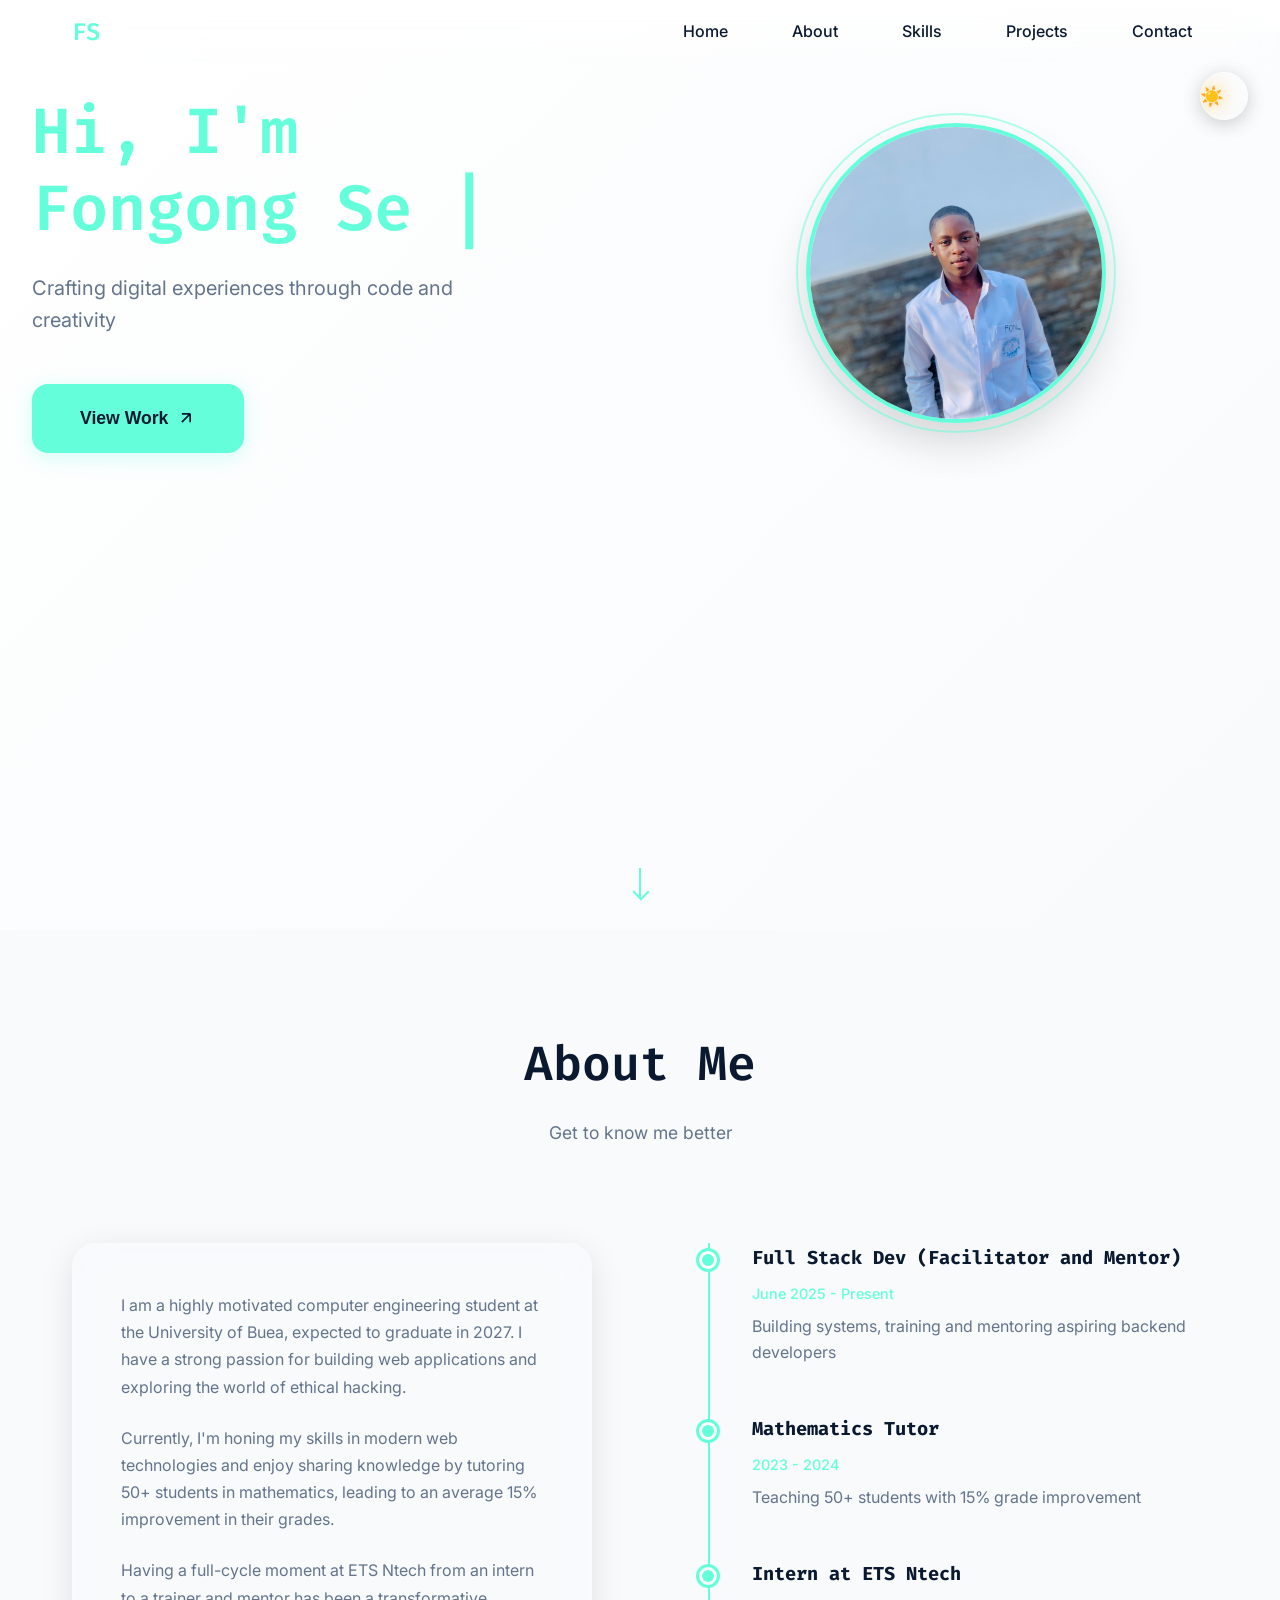
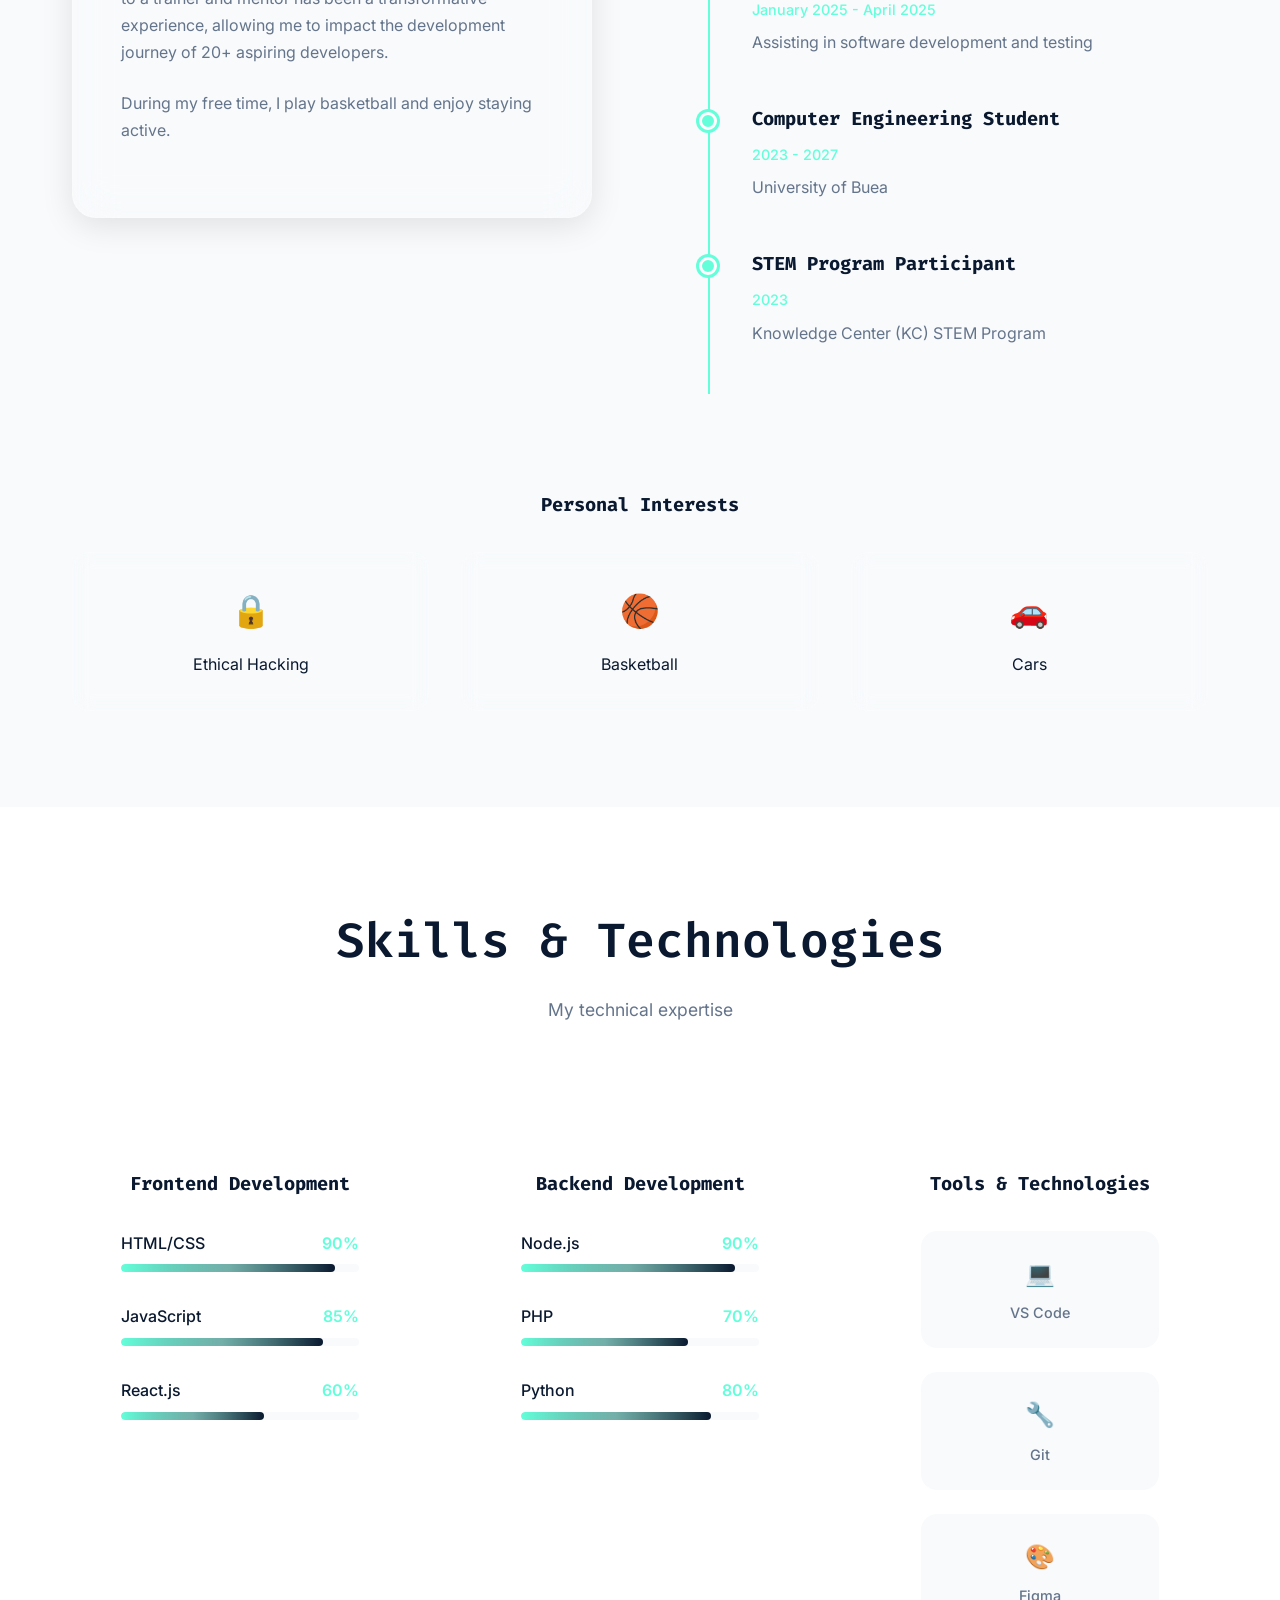
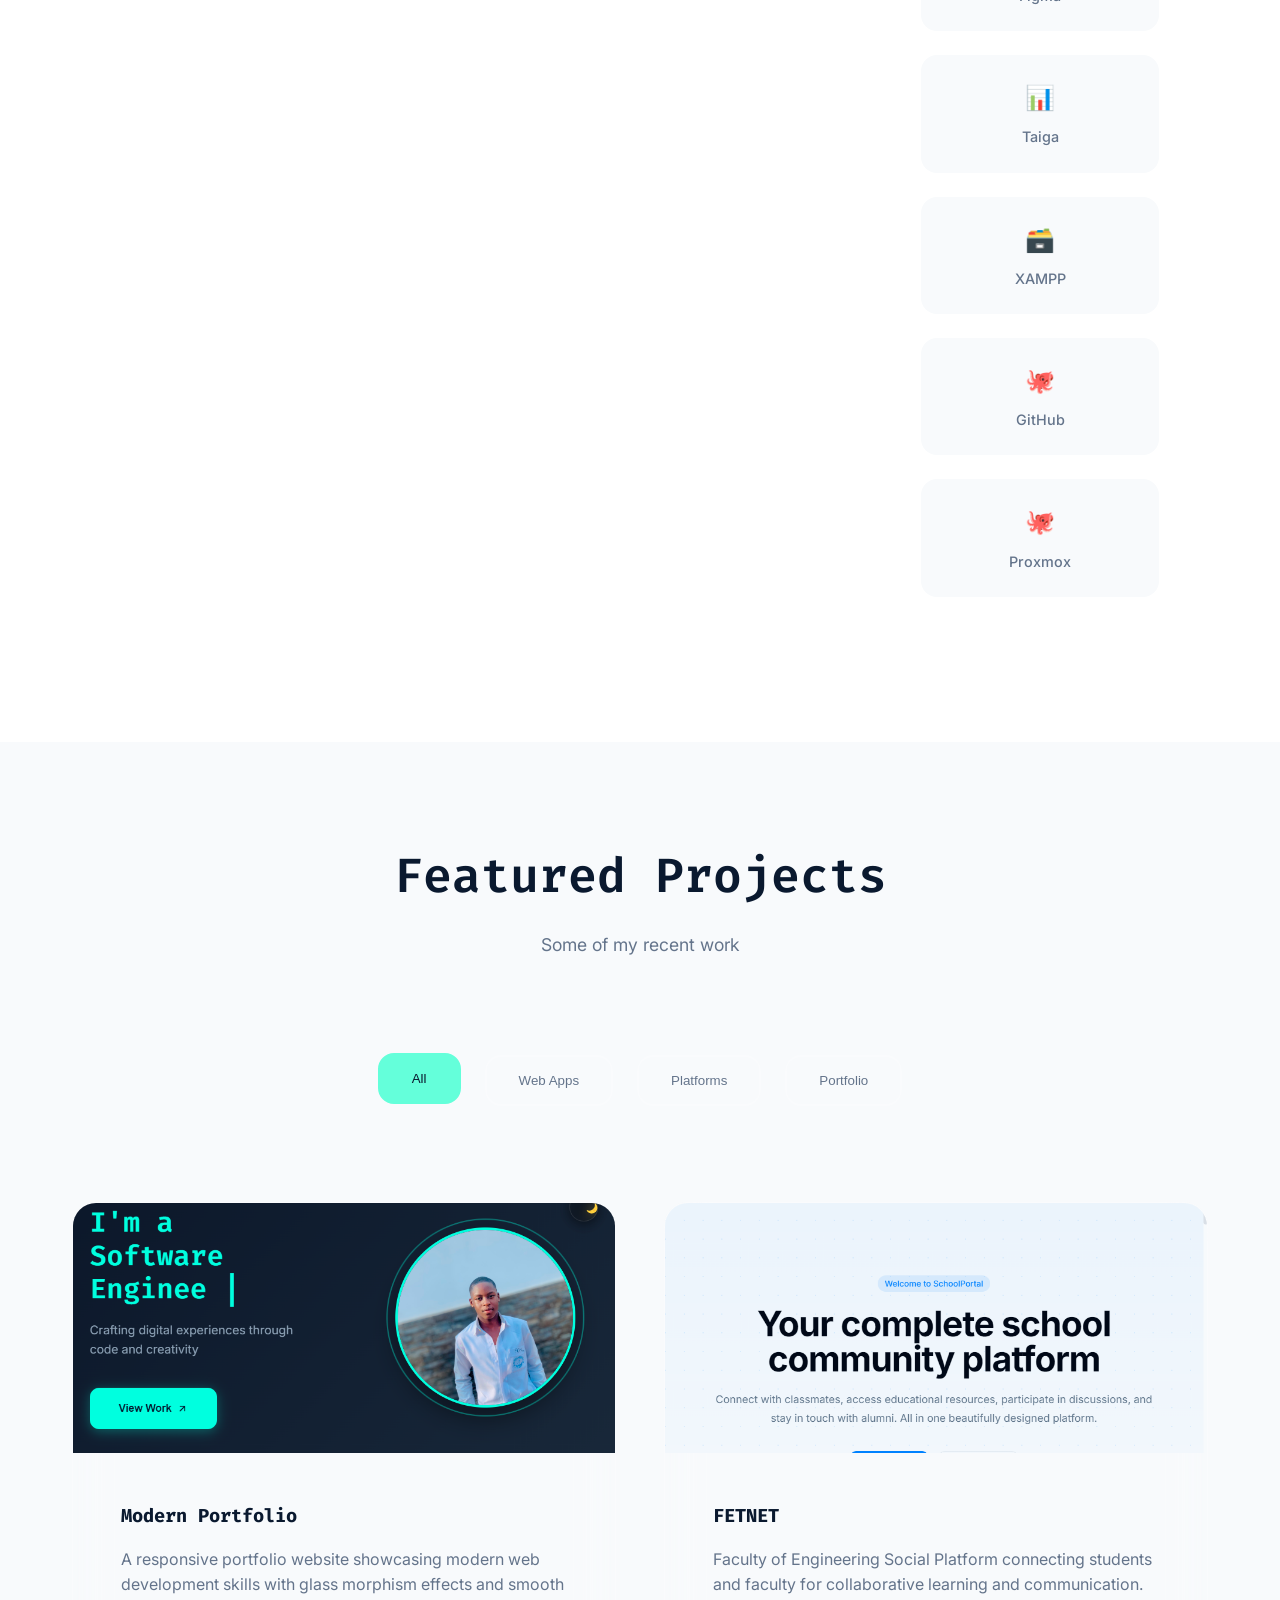
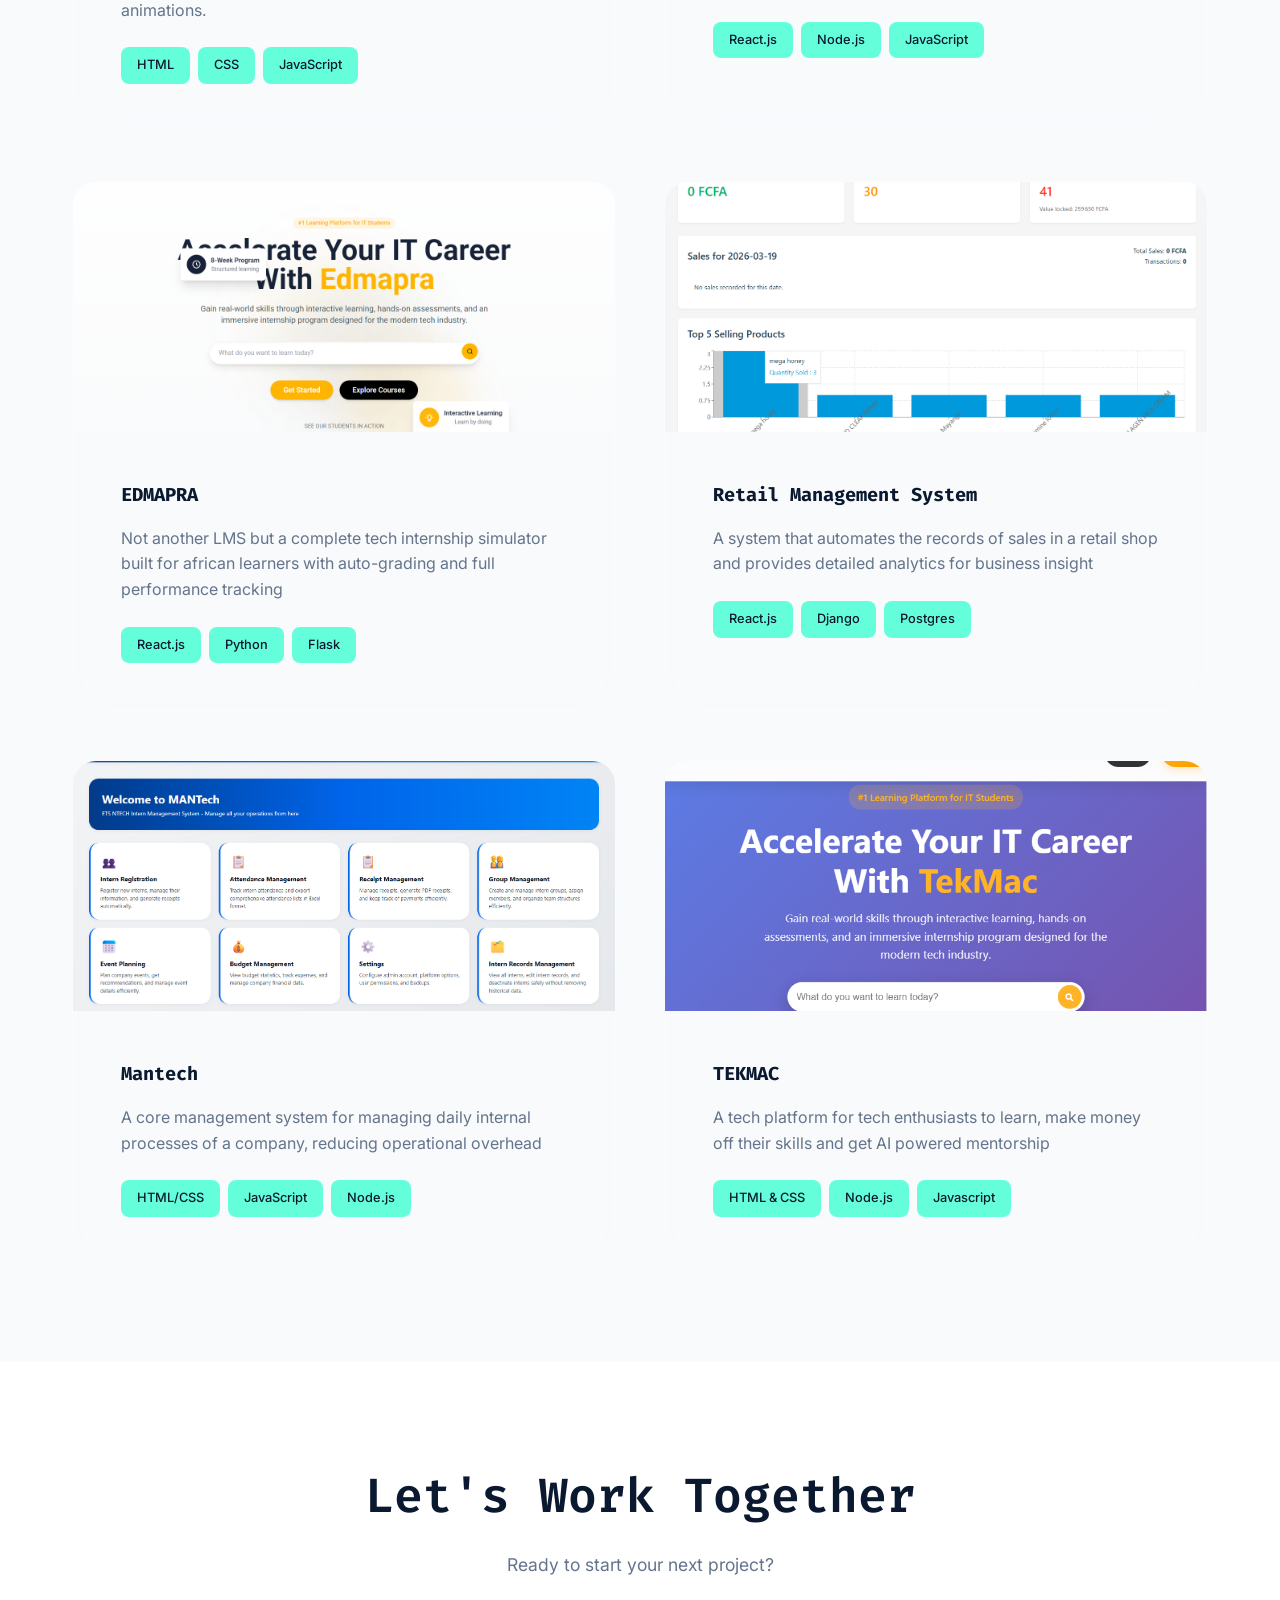
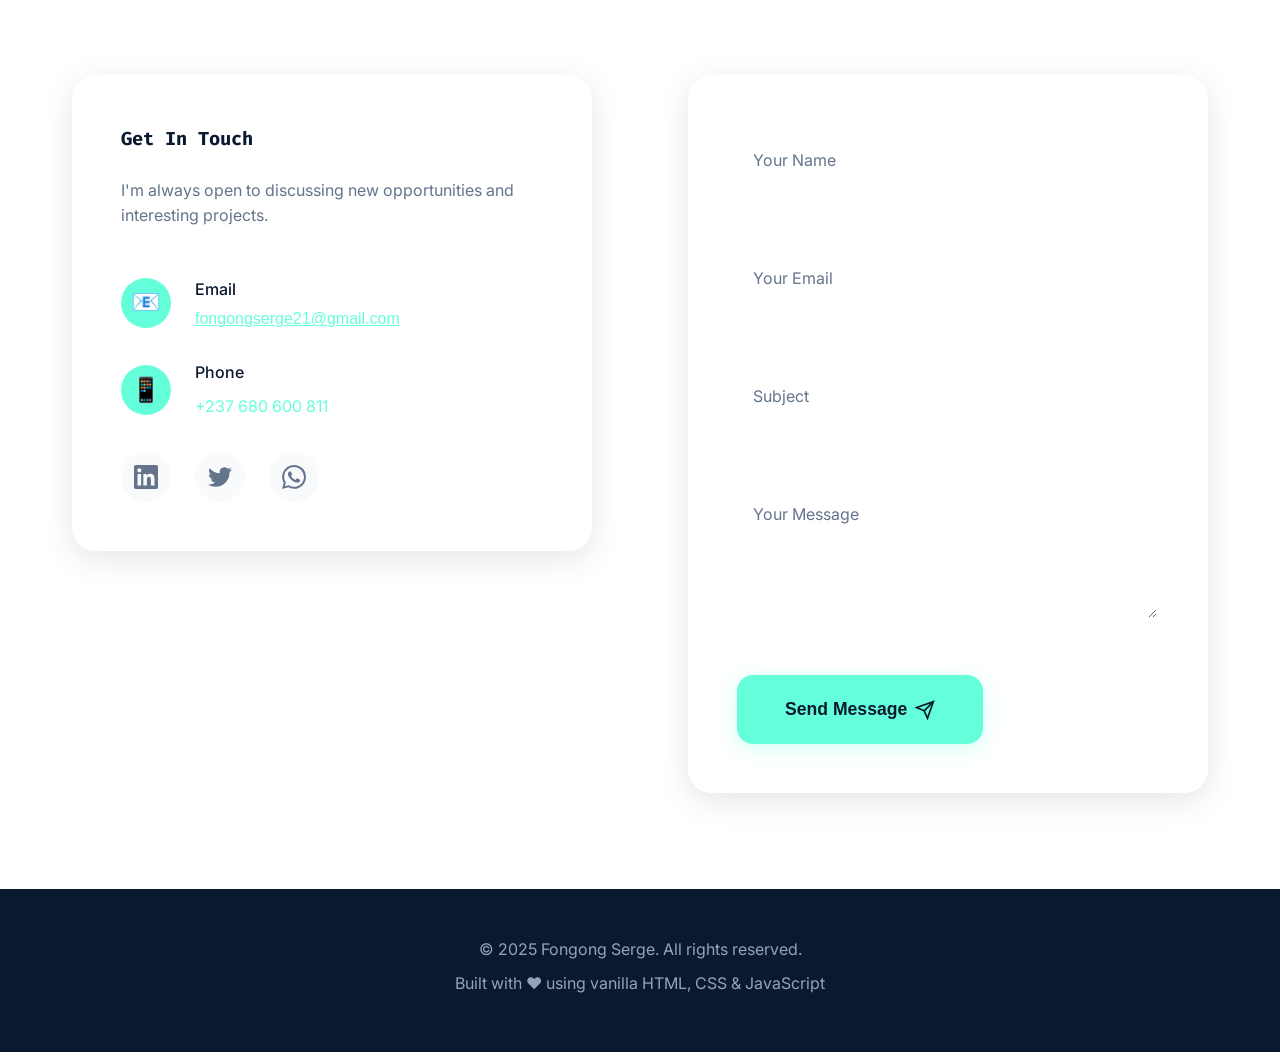
==== commit f73fc087: "more updates" ====
--- a/index.html
+++ b/index.html
@@ -158,7 +158,7 @@
                         <div class="timeline-dot"></div>
                         <div class="timeline-content">
                             <h3>Mathematics Tutor</h3>
-                            <span>2023 - Present</span>
+                            <span>2023 - 2024</span>
                             <p>Teaching 50+ students with 15% grade improvement</p>
                         </div>
                     </div>
@@ -272,7 +272,7 @@
                         <div class="skill-bar">
                             <div class="skill-info">
                                 <span>Python</span>
-                                <span class="skill-percentage">70%</span>
+                                <span class="skill-percentage">80%</span>
                             </div>
                             <div class="skill-progress">
                                 <div class="skill-fill" data-width="80"></div>
@@ -452,8 +452,7 @@
                     </div>       
                 </div>
 
-                  </div>
-                                <div class="project-card" data-category="platform">
+                   <div class="project-card" data-category="platform">
                     <div class="project-image">
                         <img src="/mantech.png?height=250&width=400" alt="Mantech Project">
                         <div class="project-overlay">
@@ -483,7 +482,8 @@
                         </div>
                     </div>       
                 </div>
-                                <div class="project-card" data-category="web">
+
+                  <div class="project-card" data-category="web">
                     <div class="project-image">
                         <img src="tekmac.png?height=250&width=400" alt="tekmac Project">
                         <div class="project-overlay">
@@ -514,8 +514,12 @@
                     </div>
                     
                 </div>
-            </div>
-        </div>
+
+                  </div>
+                             
+                              
+            </div>
+
     </section>
 
     <!-- Contact Section -->
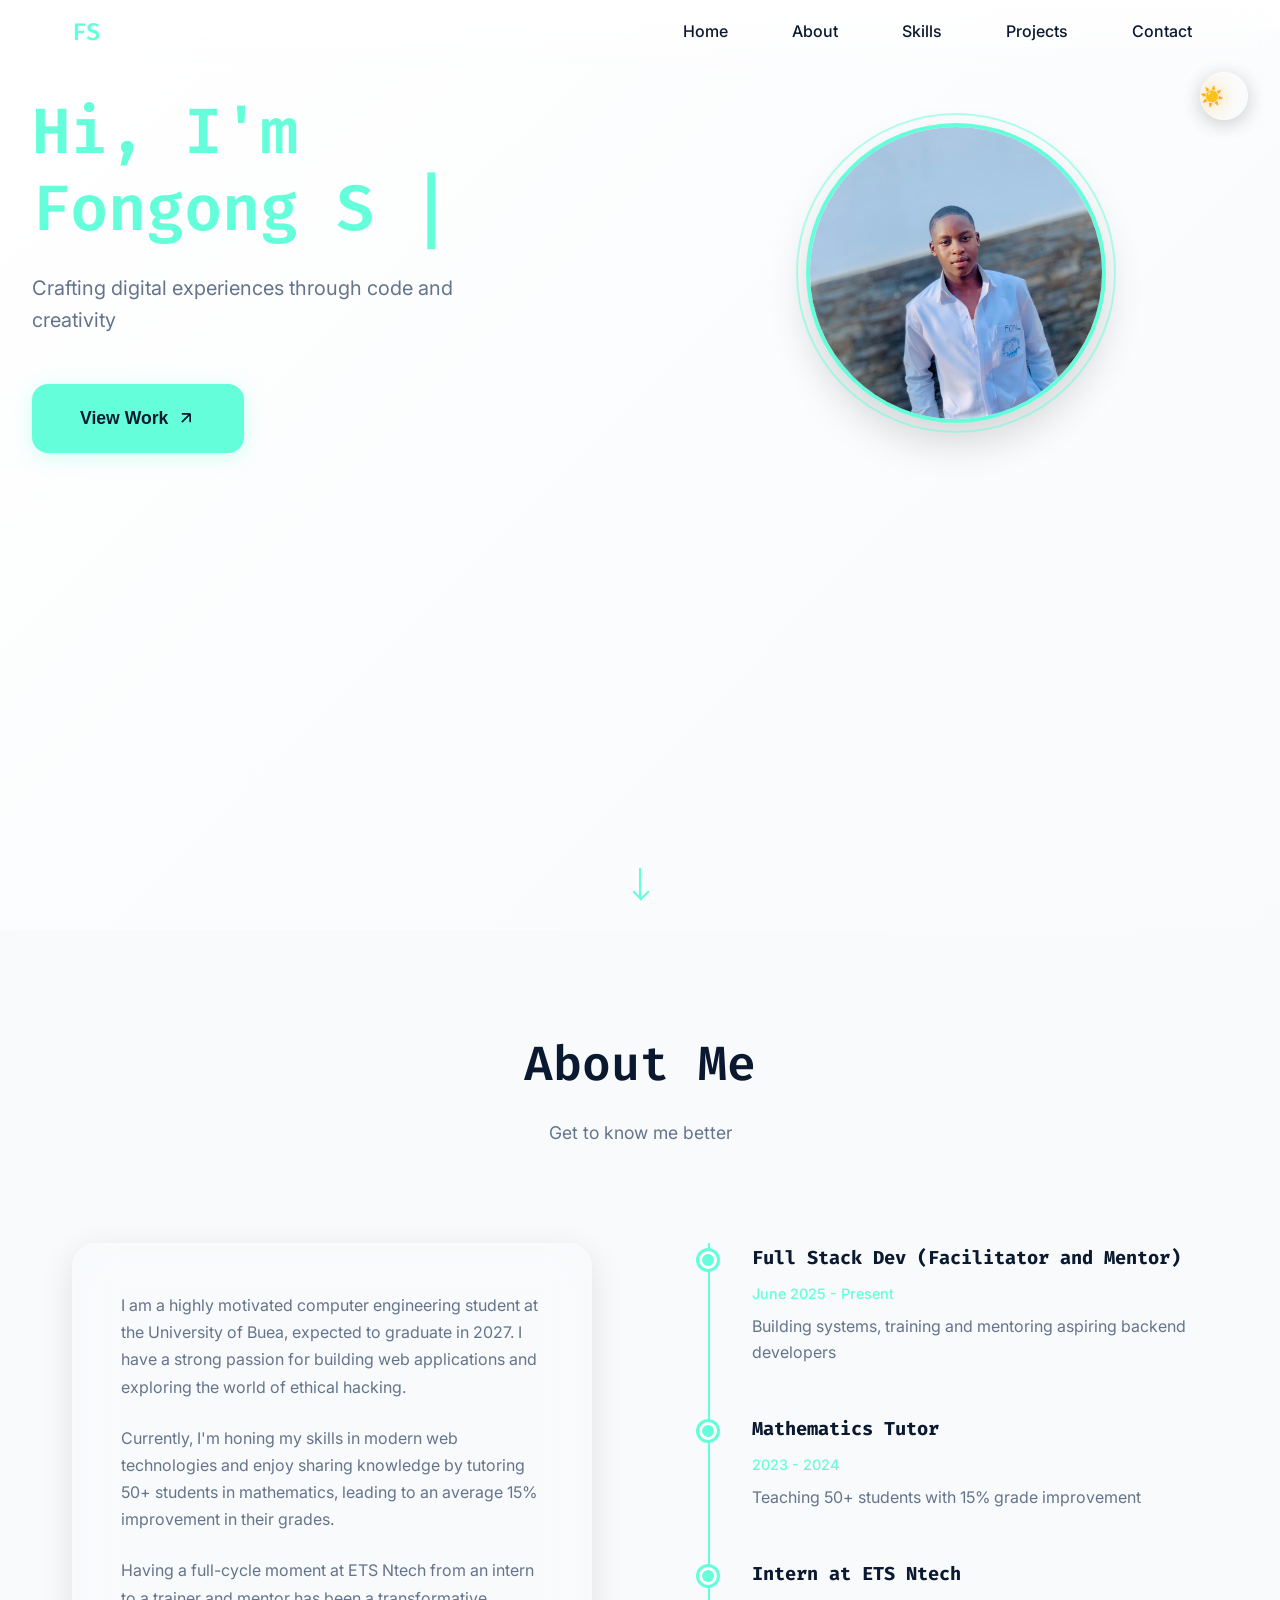
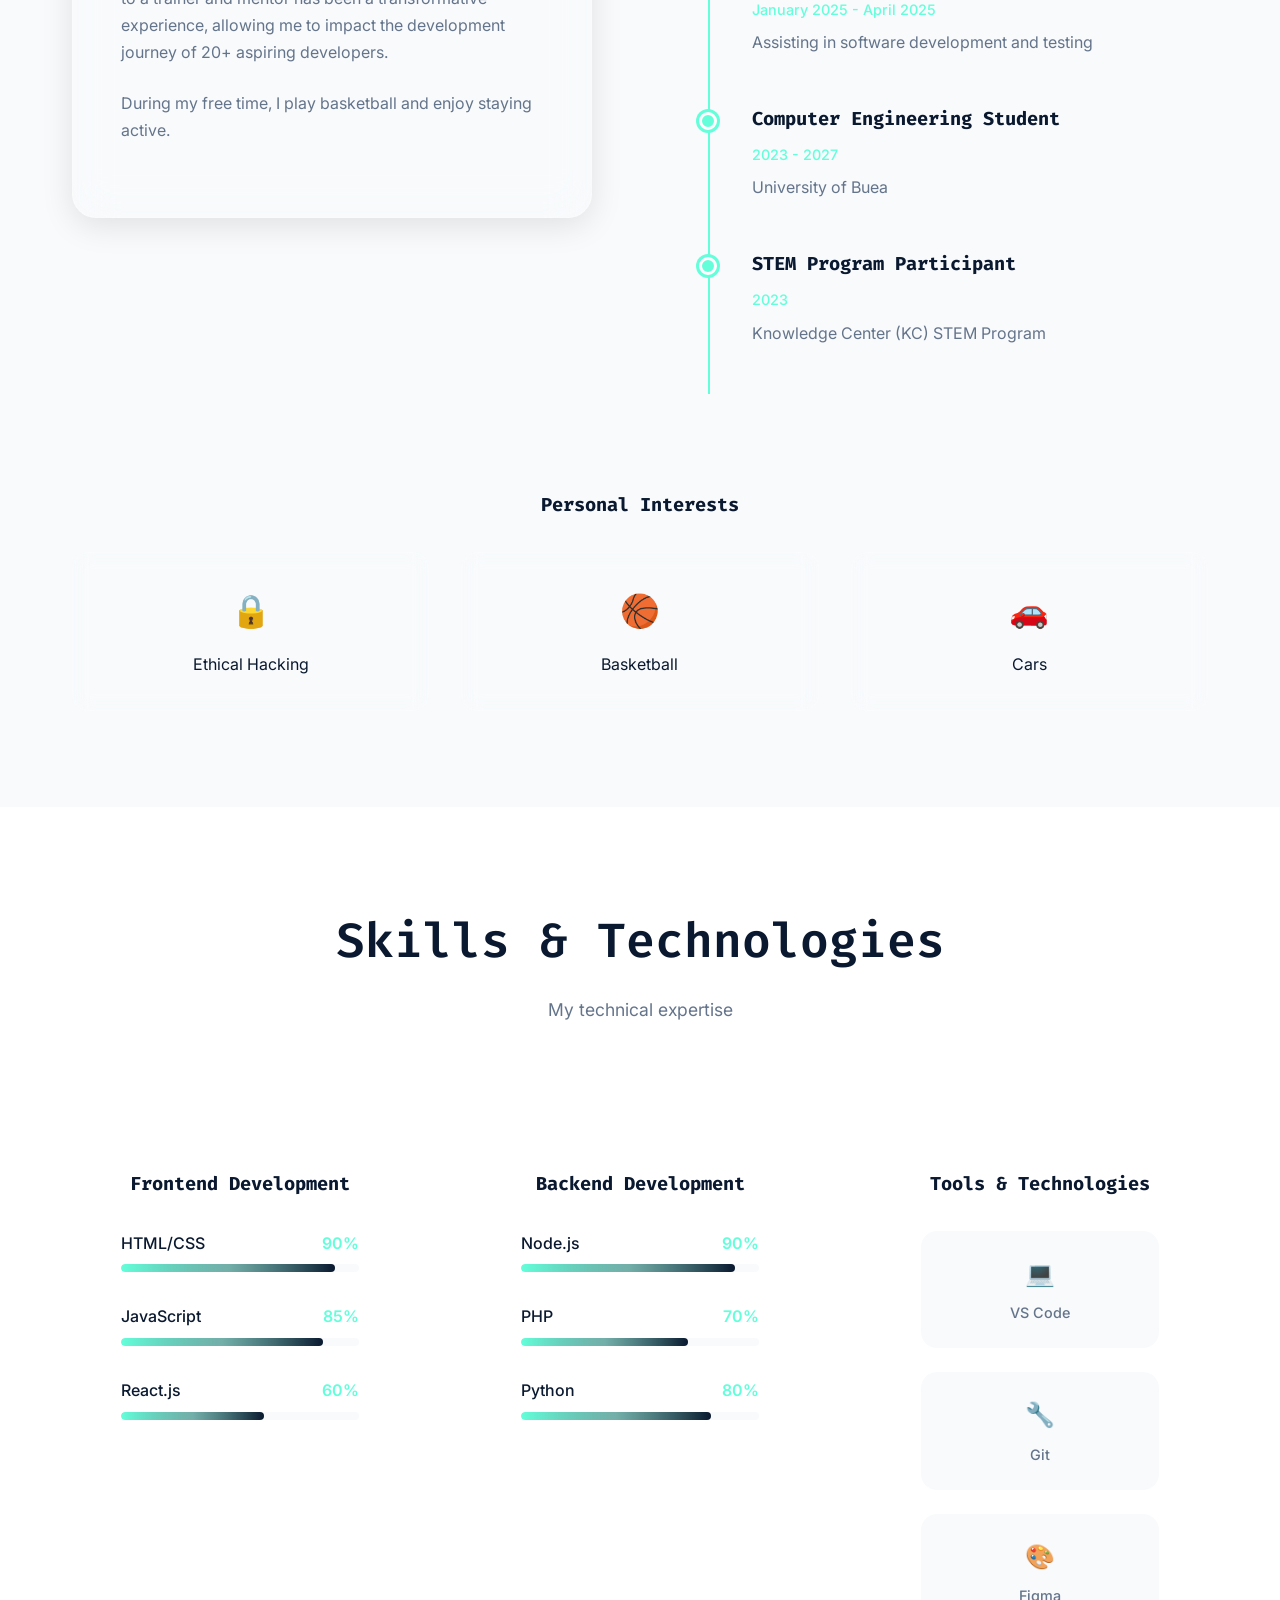
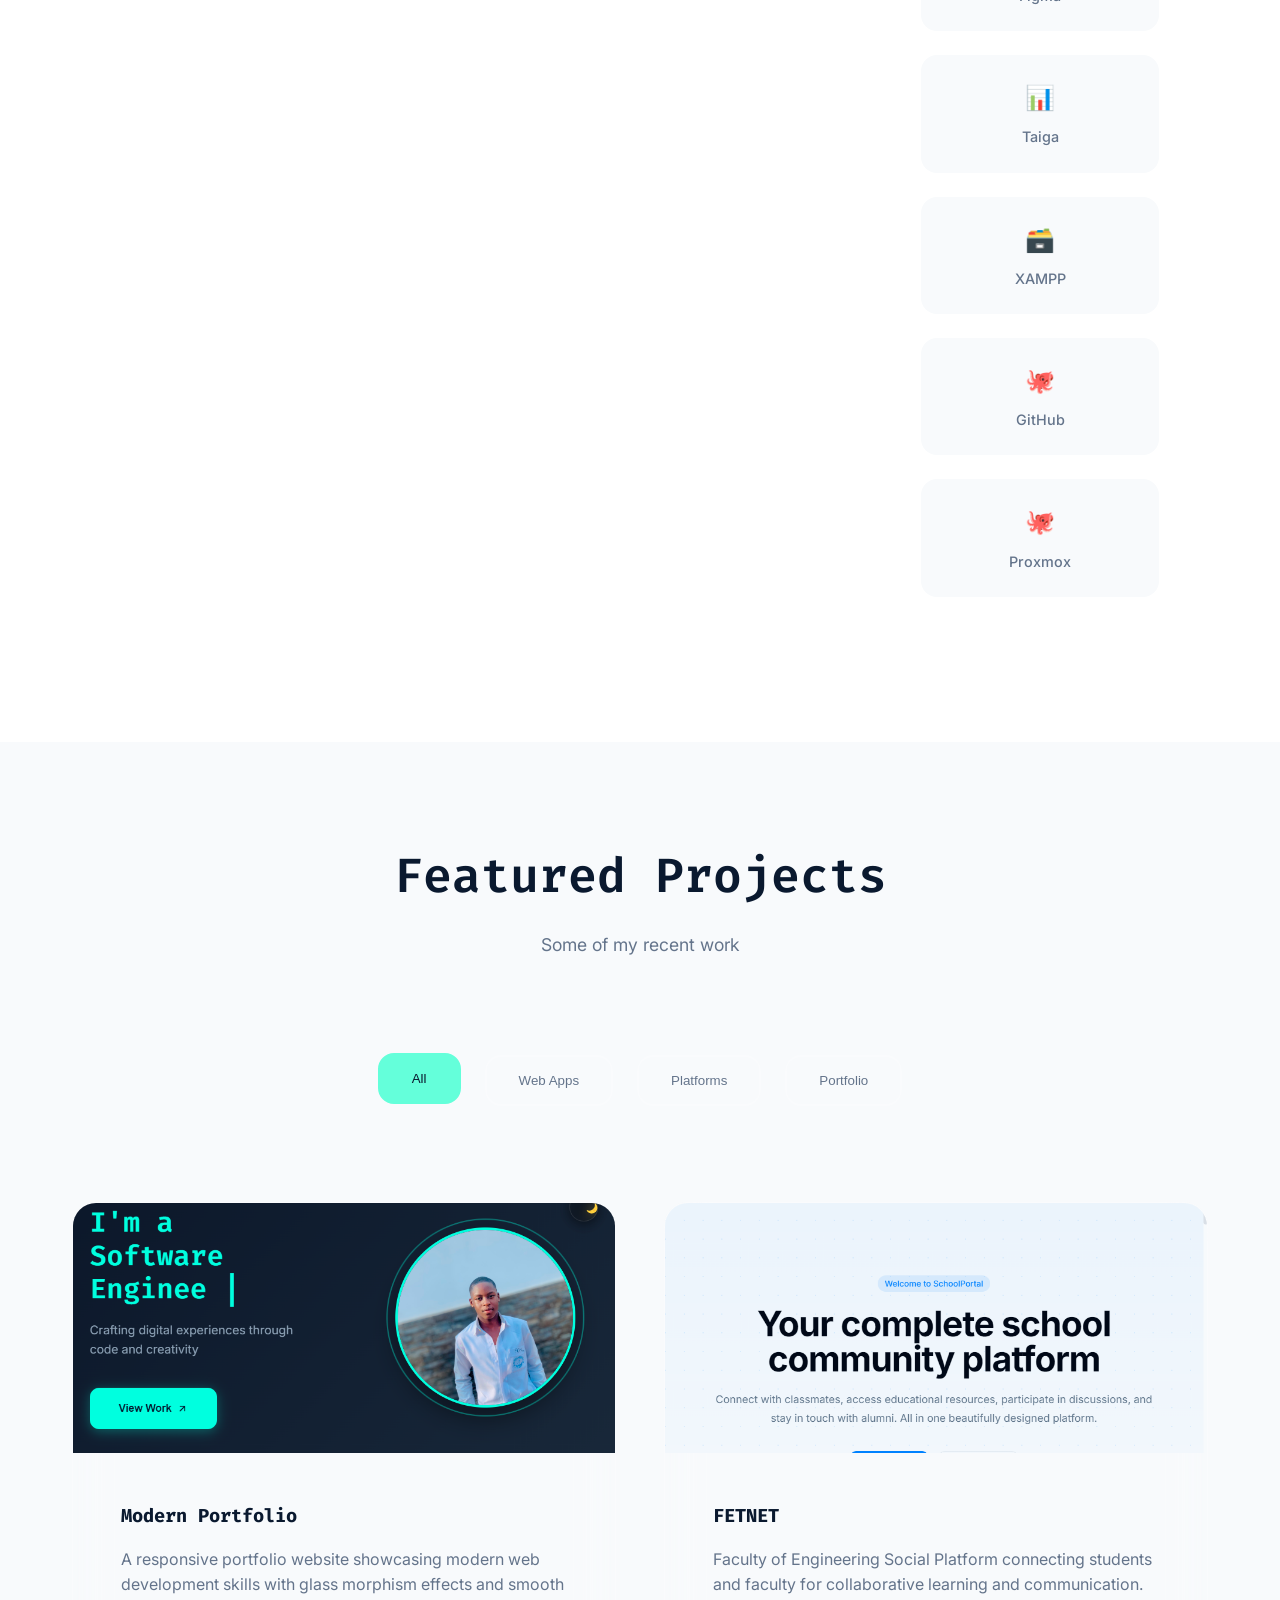
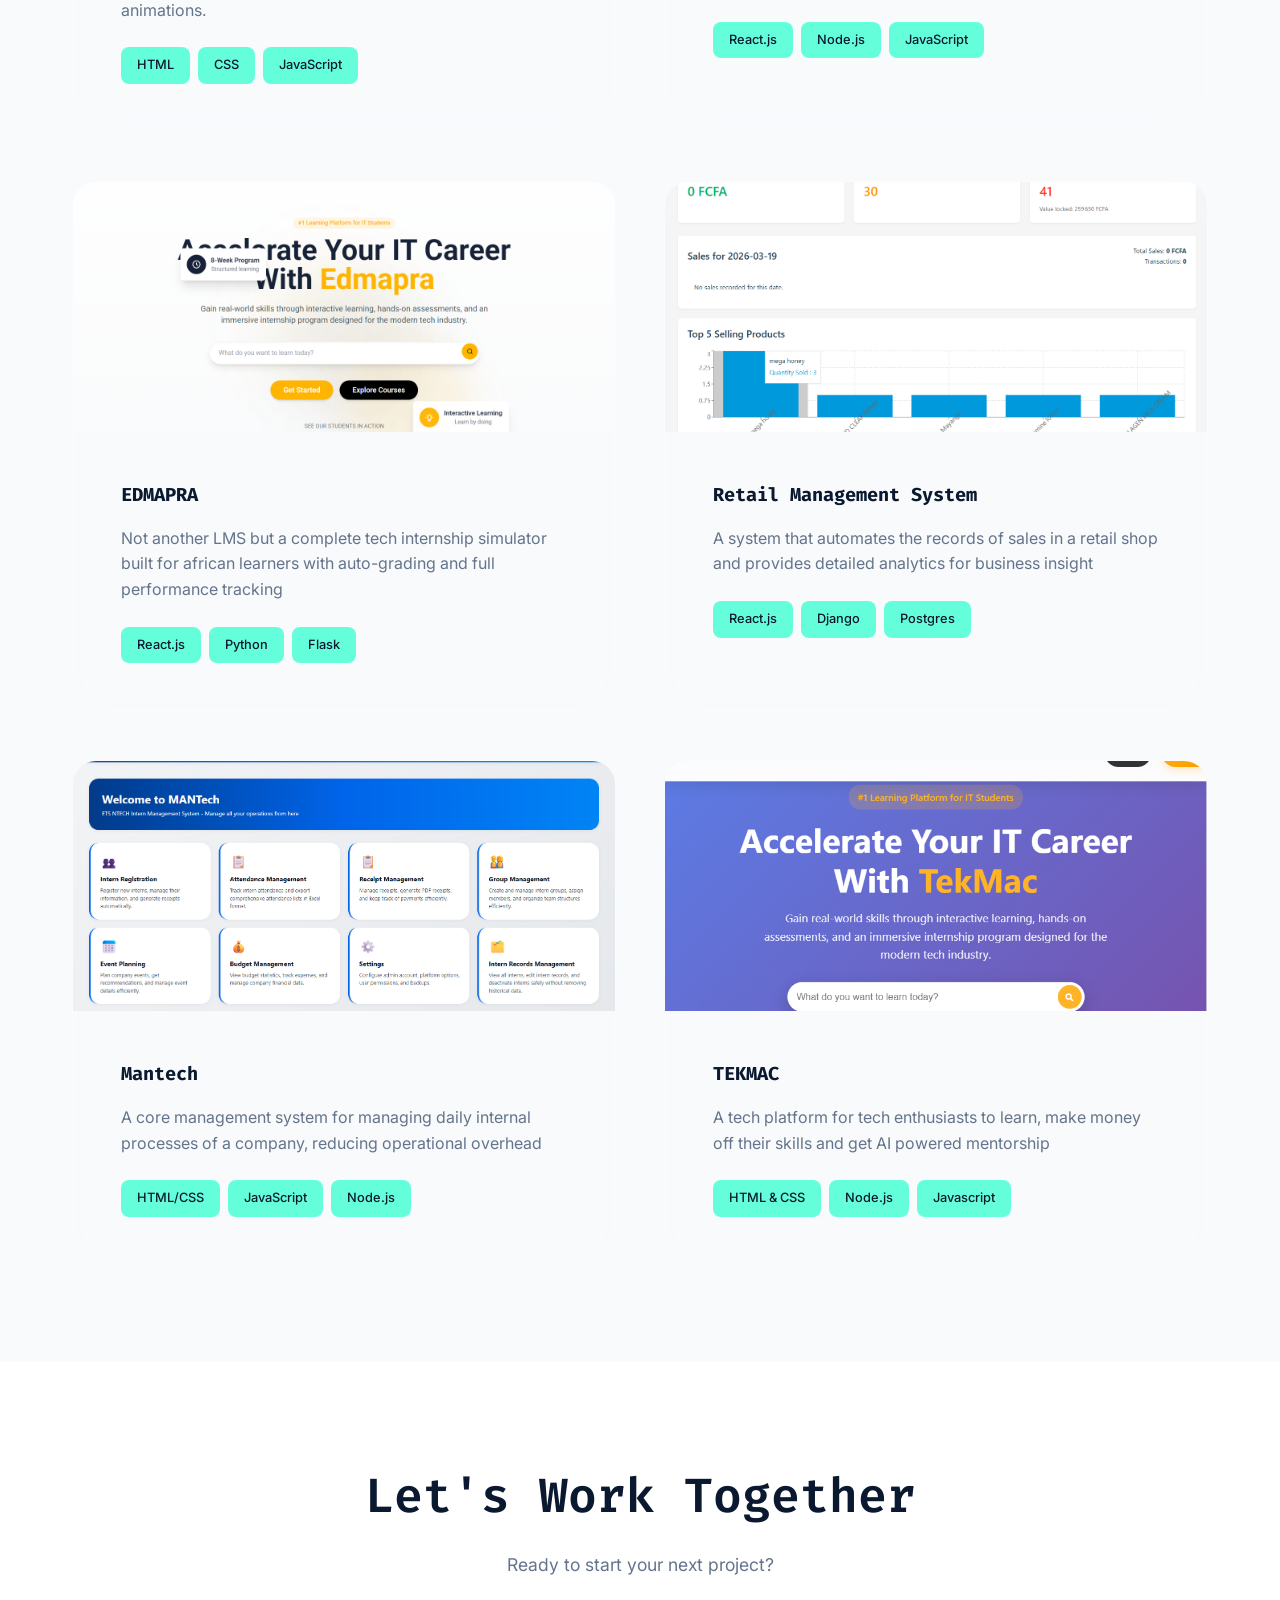
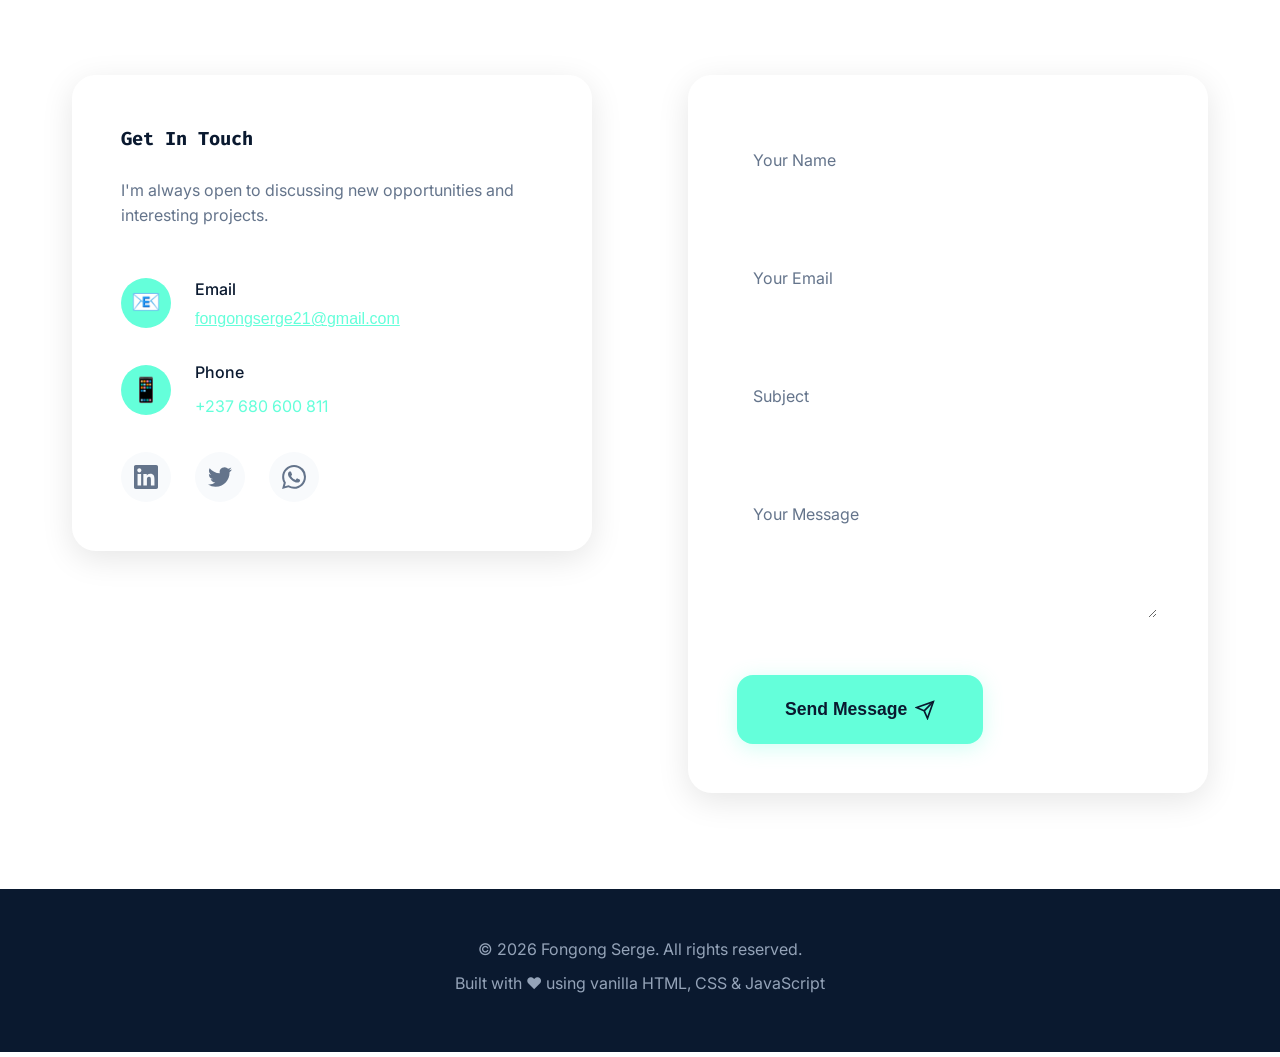
==== commit 131f39c5: "changed the year" ====
--- a/index.html
+++ b/index.html
@@ -606,7 +606,7 @@
     <footer class="footer">
         <div class="container">
             <div class="footer-content">
-                <p>&copy; 2025 Fongong Serge. All rights reserved.</p>
+                <p>&copy; 2026 Fongong Serge. All rights reserved.</p>
                 <p>Built with ❤️ using vanilla HTML, CSS & JavaScript</p>
             </div>
         </div>
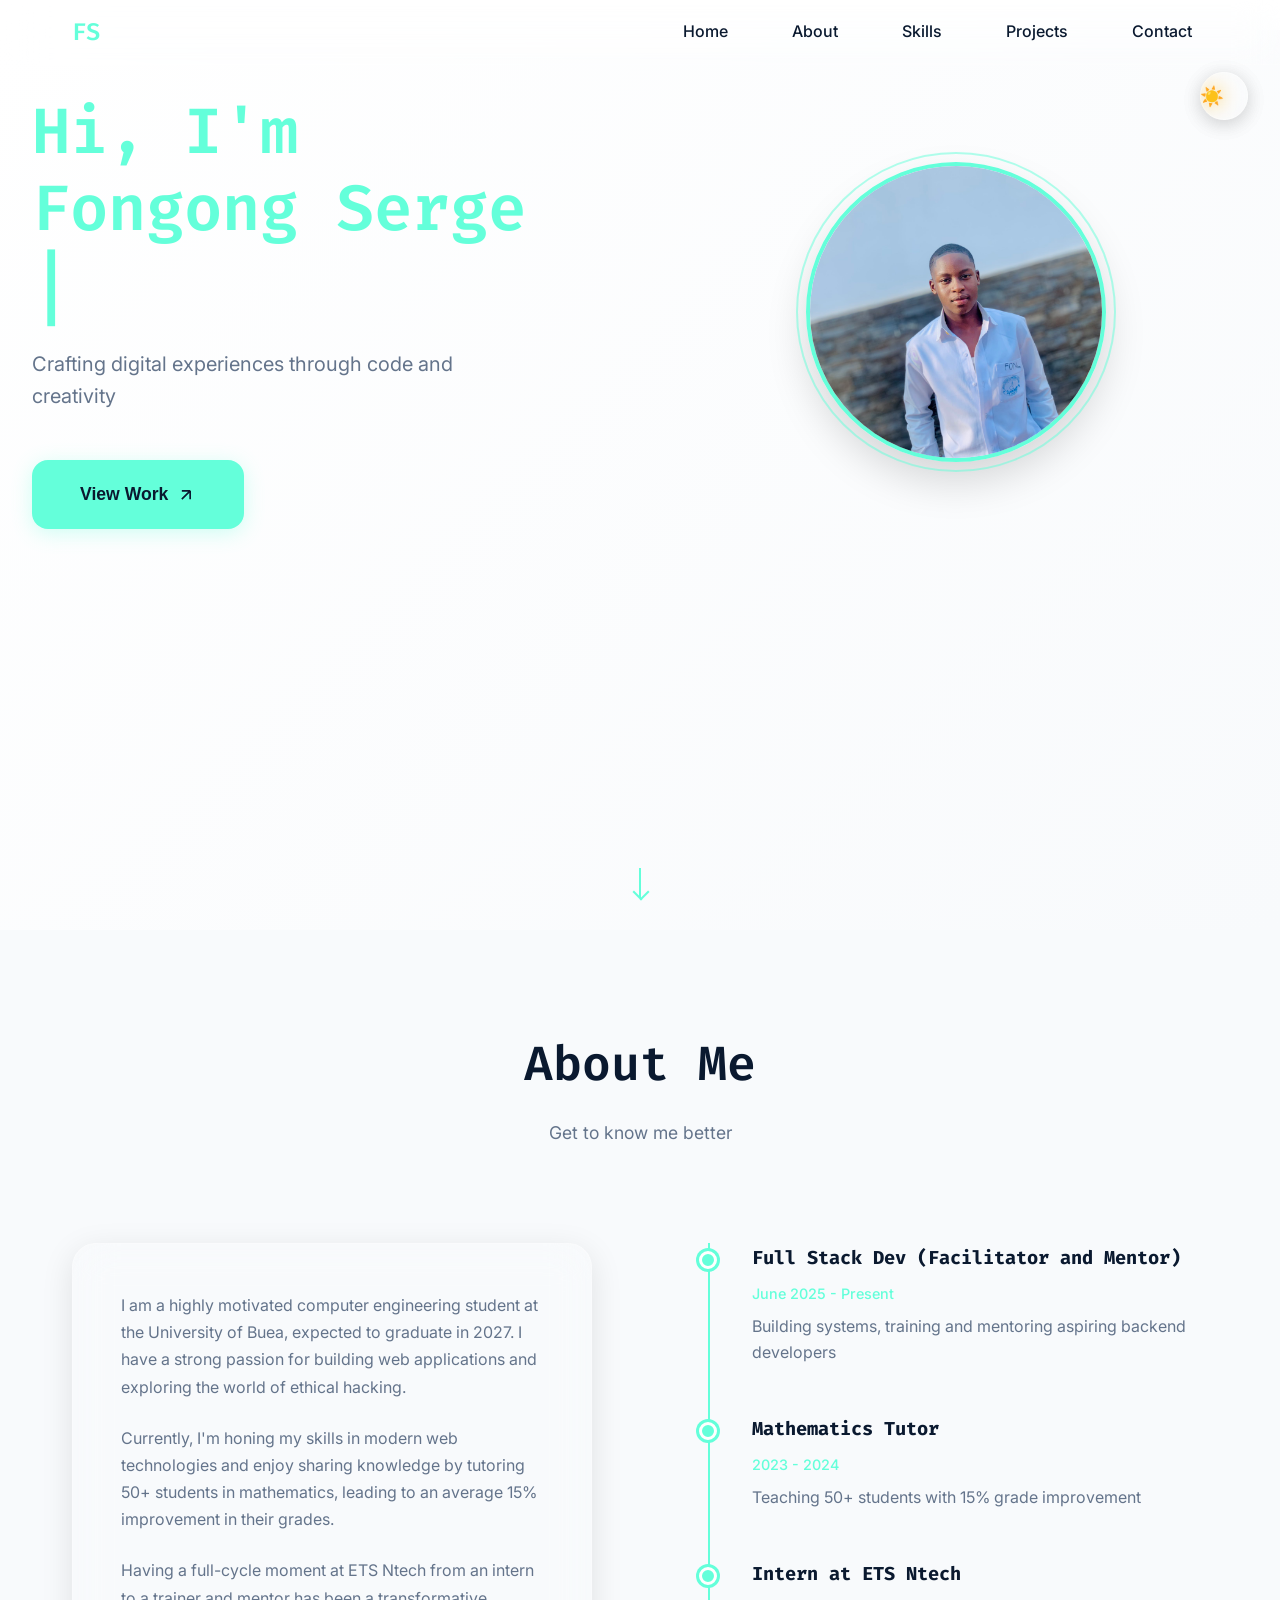
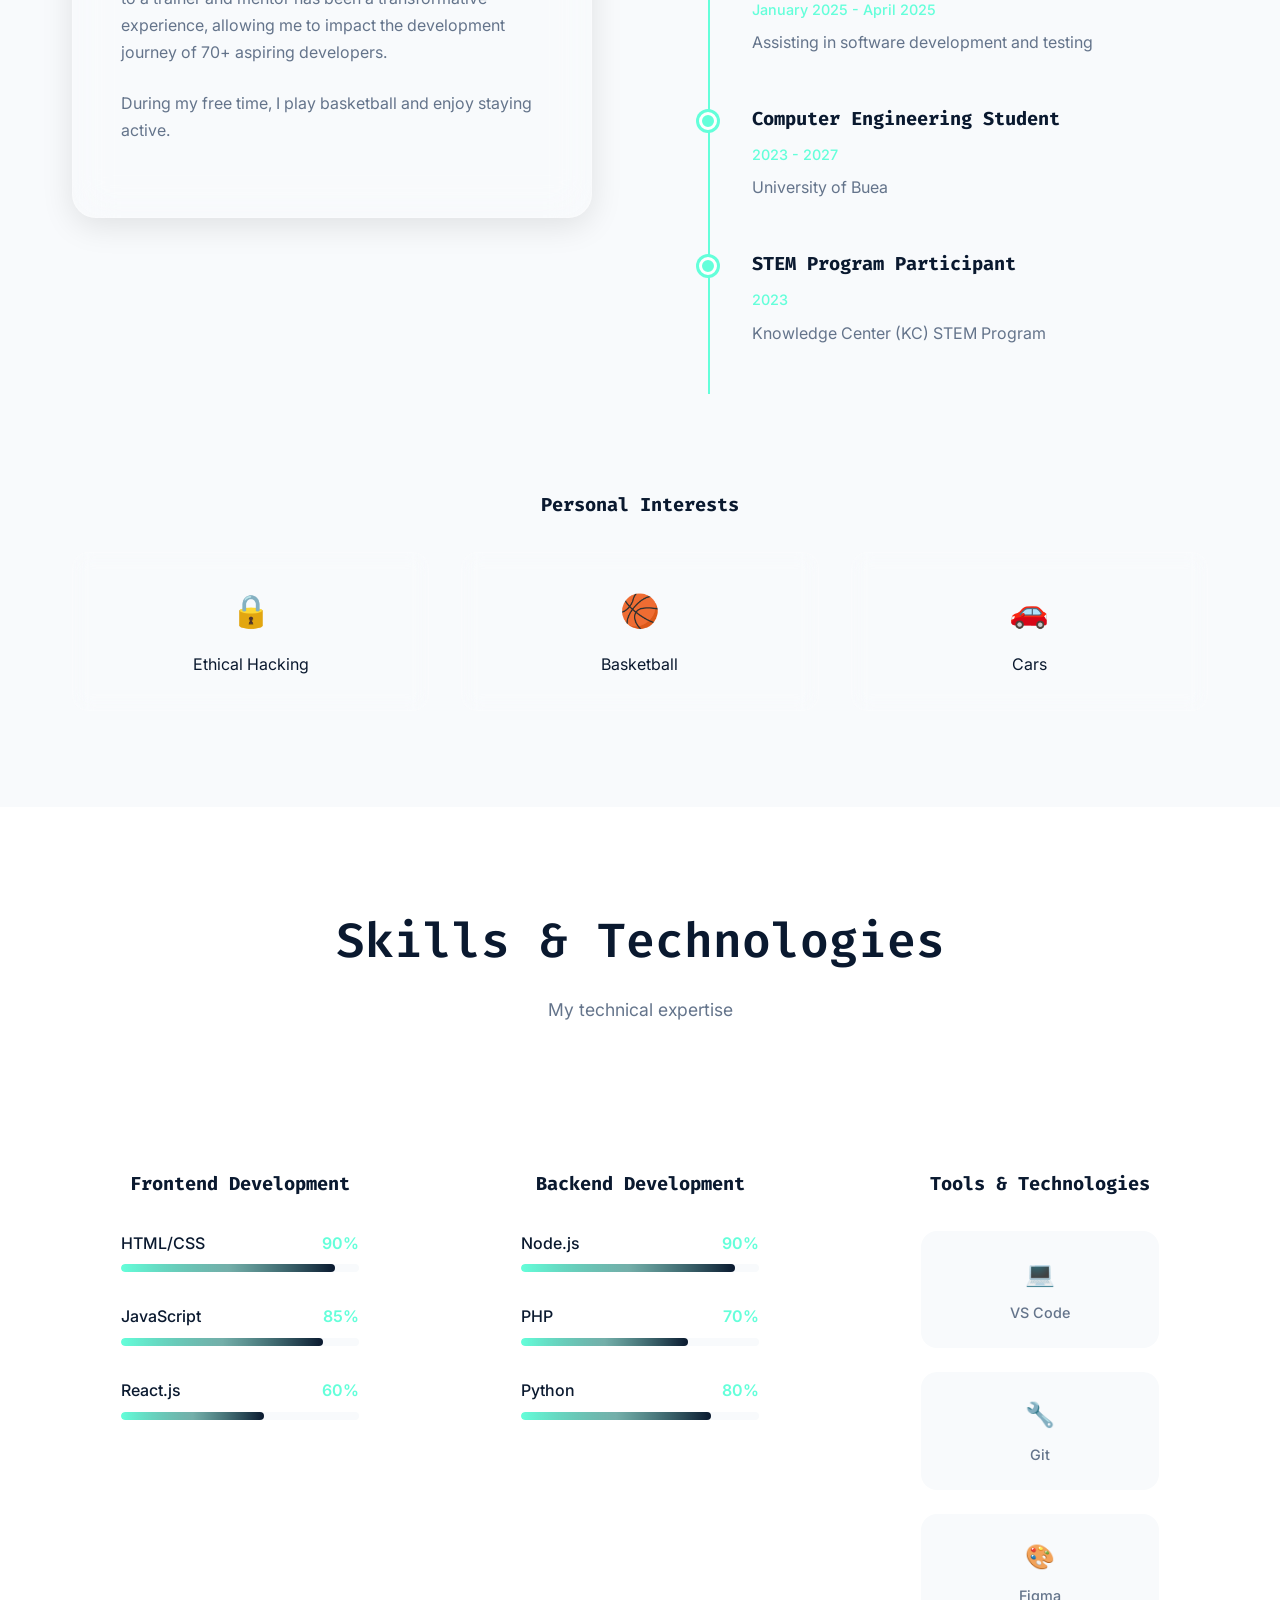
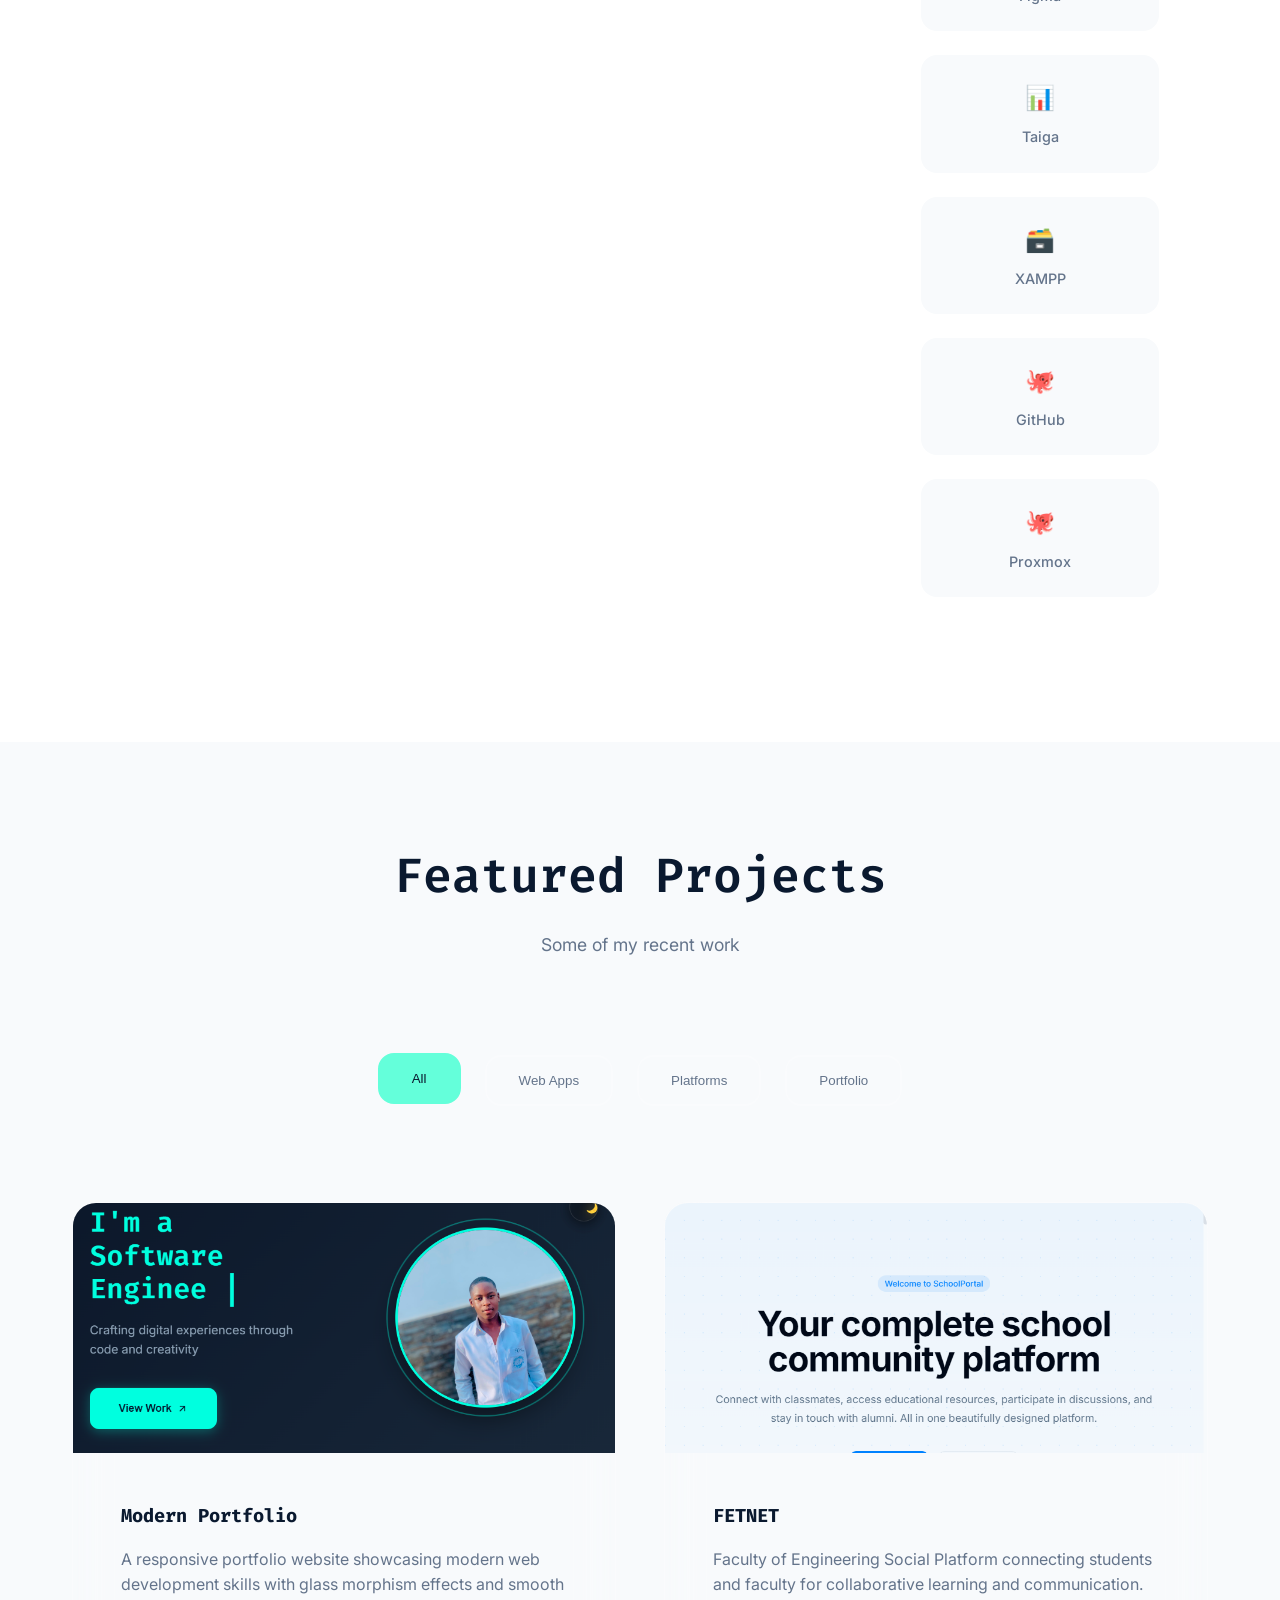
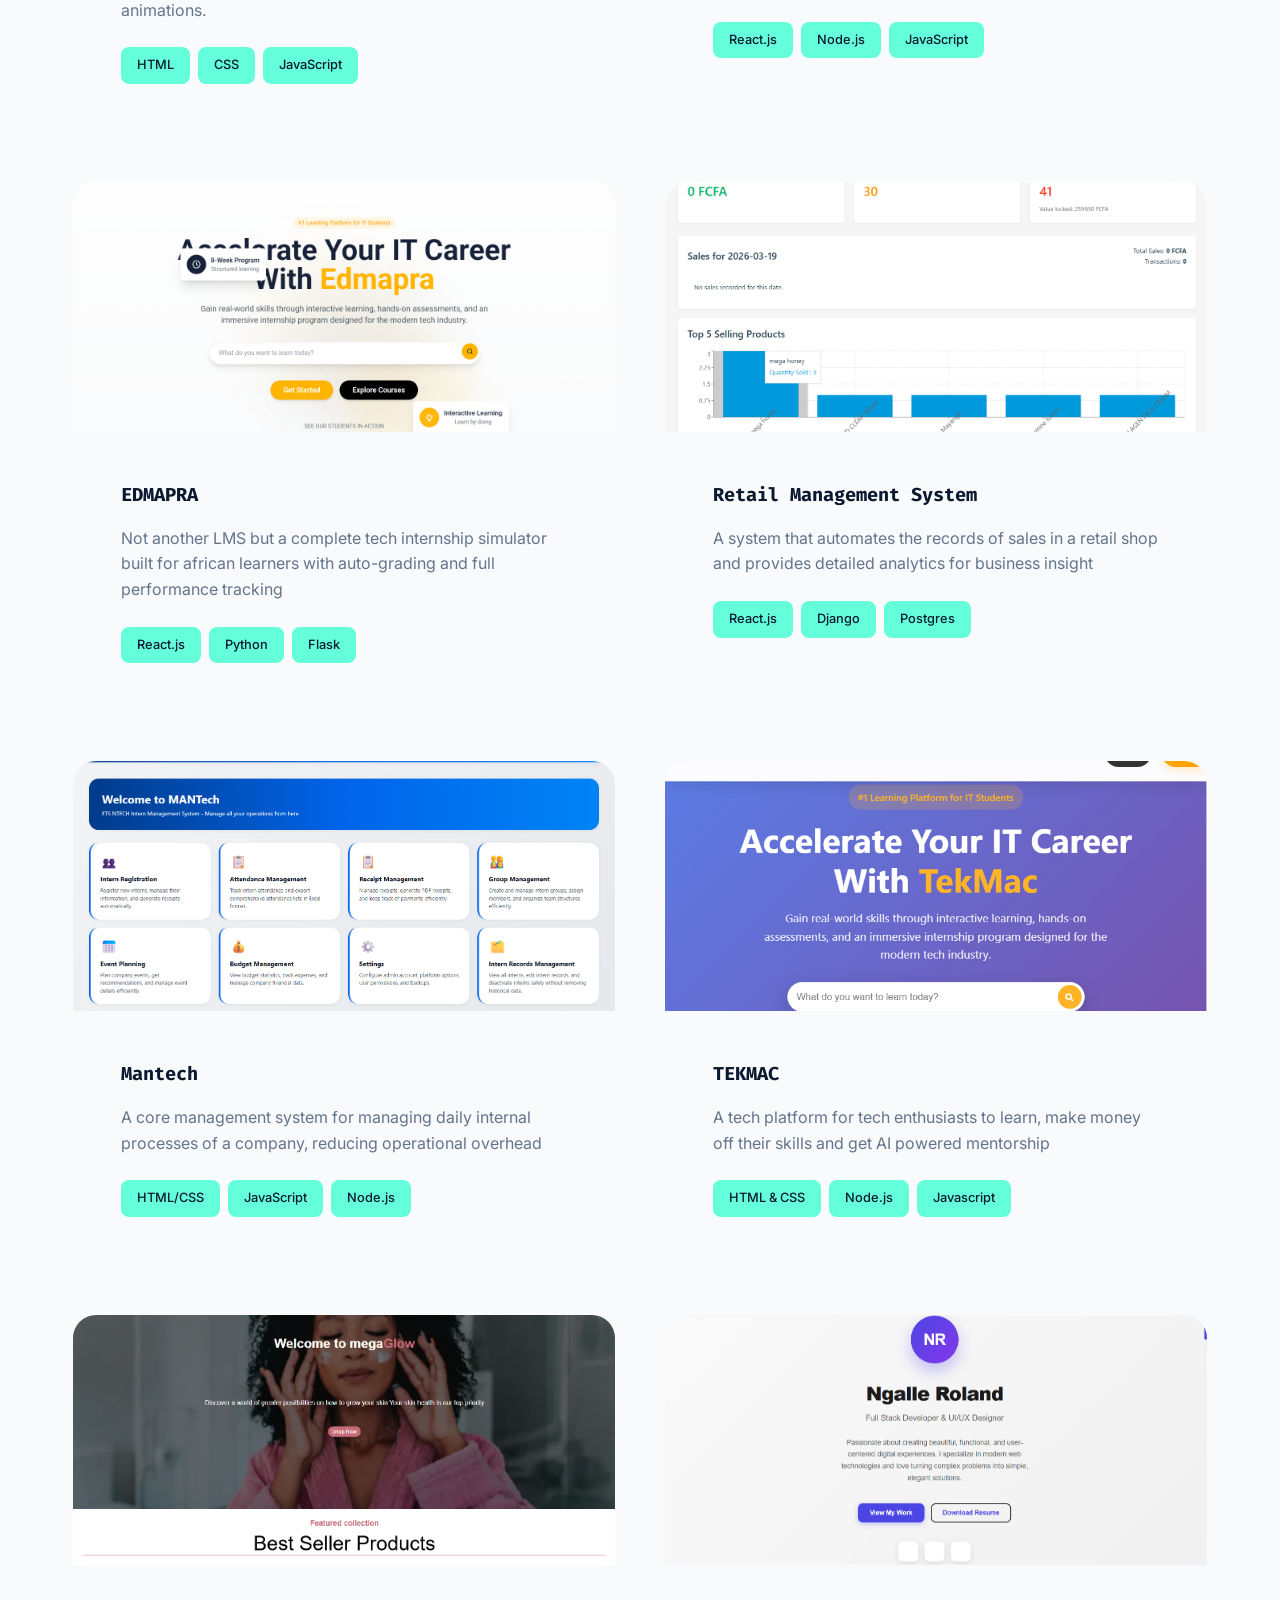
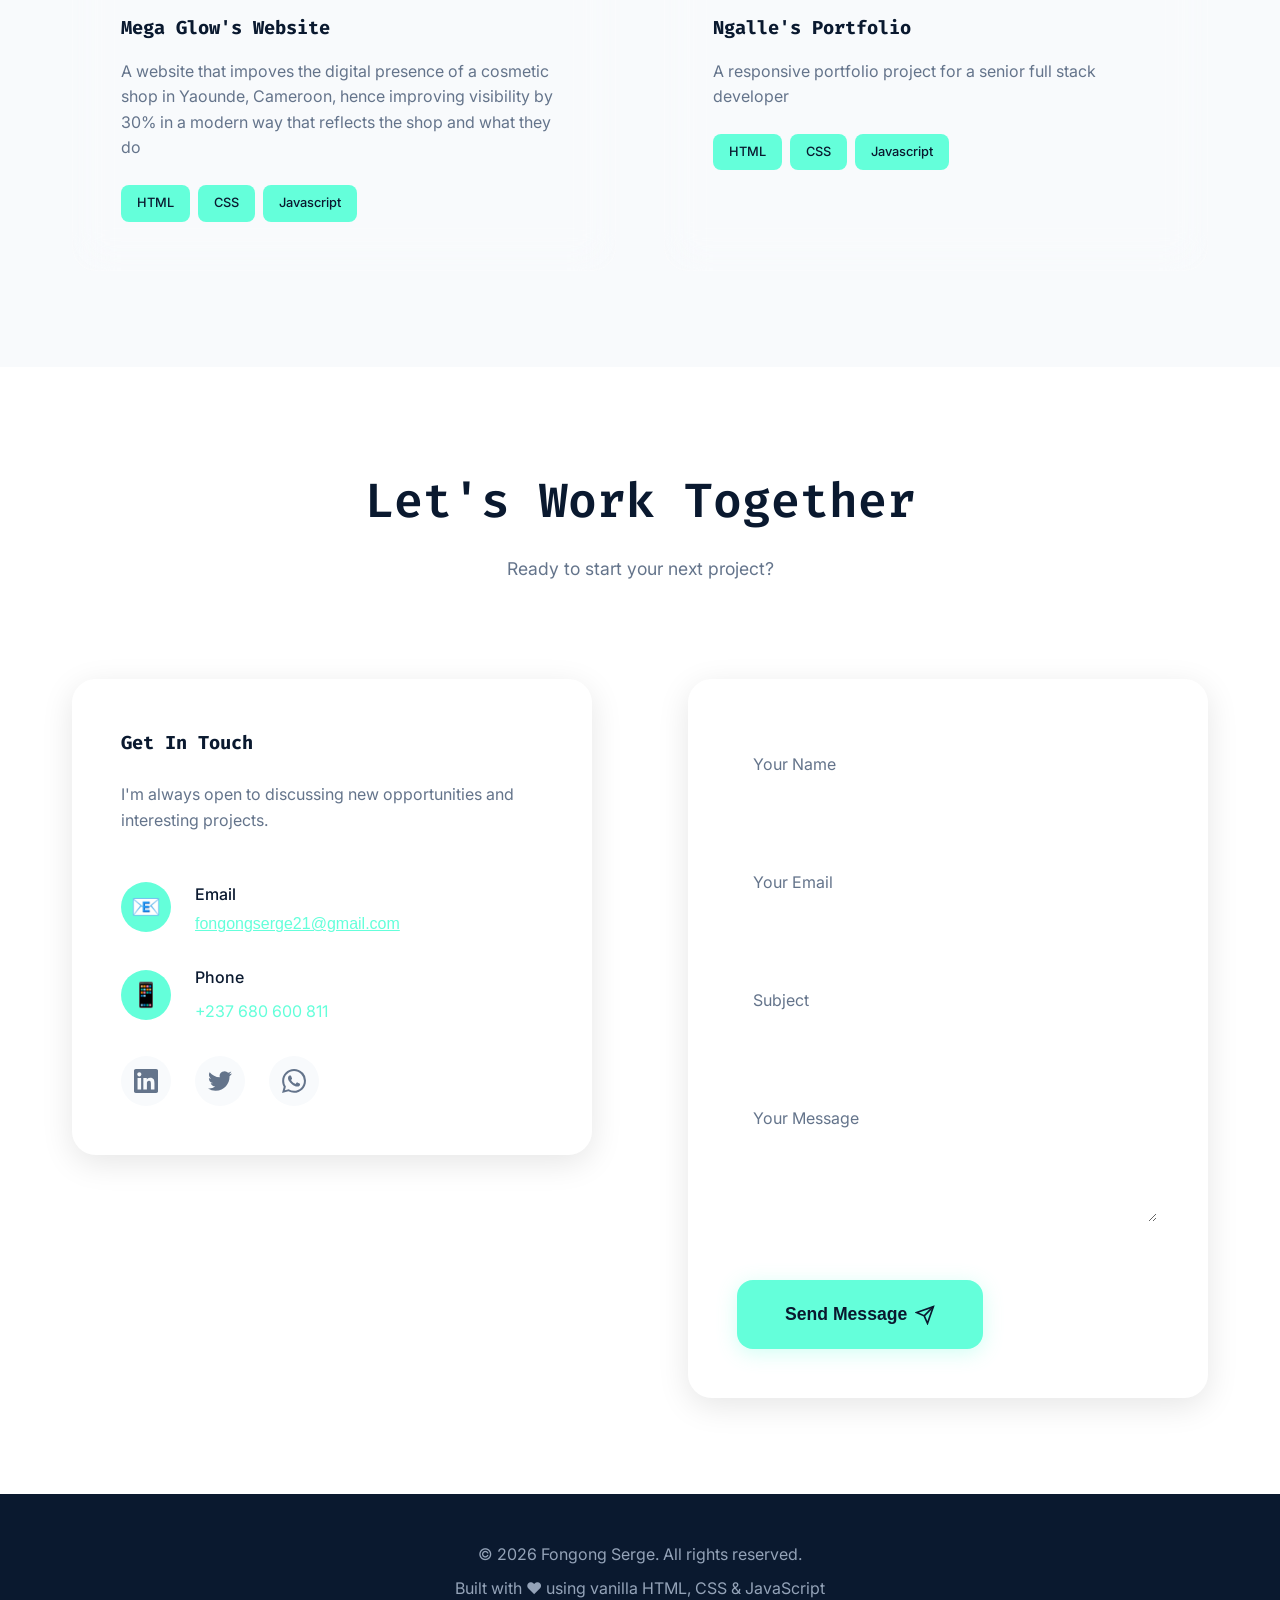
==== commit 5345cad4: "more projects" ====
--- a/index.html
+++ b/index.html
@@ -141,7 +141,7 @@
                     <div class="glass-card">
                         <p>I am a highly motivated computer engineering student at the University of Buea, expected to graduate in 2027. I have a strong passion for building web applications and exploring the world of ethical hacking.</p>
                         <p>Currently, I'm honing my skills in modern web technologies and enjoy sharing knowledge by tutoring 50+ students in mathematics, leading to an average 15% improvement in their grades.</p>
-                        <p>Having a full-cycle moment at ETS Ntech from an intern to a trainer and mentor has been a transformative experience, allowing me to impact the development journey of 20+ aspiring developers.</p>
+                        <p>Having a full-cycle moment at ETS Ntech from an intern to a trainer and mentor has been a transformative experience, allowing me to impact the development journey of 70+ aspiring developers.</p>
                         <p>During my free time, I play basketball and enjoy staying active.</p>
                     </div>
                 </div>
@@ -433,7 +433,7 @@
                                         <line x1="10" y1="14" x2="21" y2="3"/>
                                     </svg>
                                 </a>
-                                <a href="#" class="project-link">
+                                <a href="https://github.com/mega-frontend/boots13425" class="project-link">
                                     <svg width="20" height="20" viewBox="0 0 24 24" fill="none" stroke="currentColor" stroke-width="2">
                                         <path d="M9 19c-5 1.5-5-2.5-7-3m14 6v-3.87a3.37 3.37 0 0 0-.94-2.61c3.14-.35 6.44-1.54 6.44-7A5.44 5.44 0 0 0 20 4.77 5.07 5.07 0 0 0 19.91 1S18.73.65 16 2.48a13.38 13.38 0 0 0-7 0C6.27.65 5.09 1 5.09 1A5.07 5.07 0 0 0 5 4.77a5.44 5.44 0 0 0-1.5 3.78c0 5.42 3.3 6.61 6.44 7A3.37 3.37 0 0 0 9 18.13V22"/>
                                     </svg>
@@ -502,7 +502,7 @@
                                 </a>
                             </div>
                         </div>
-                    </div>
+                    </div>       
                     <div class="project-content">
                         <h3>TEKMAC</h3>
                         <p>A tech platform for tech enthusiasts to learn, make money off their skills and get AI powered mentorship</p>
@@ -511,14 +511,74 @@
                             <span class="tech-tag">Node.js</span>
                             <span class="tech-tag">Javascript</span>
                         </div>
-                    </div>
-                    
-                </div>
-
-                  </div>
-                             
-                              
-            </div>
+                    </div>      
+                </div>
+
+                <!--mega glow project-->
+                     <div class="project-card" data-category="platform">
+                    <div class="project-image">
+                        <img src="glow.png?height=250&width=400" alt="mega glow Project">
+                        <div class="project-overlay">
+                            <div class="project-links">
+                                <a href="#" class="project-link">
+                                    <svg width="20" height="20" viewBox="0 0 24 24" fill="none" stroke="currentColor" stroke-width="2">
+                                        <path d="M18 13v6a2 2 0 0 1-2 2H5a2 2 0 0 1-2-2V8a2 2 0 0 1 2-2h6"/>
+                                        <polyline points="15,3 21,3 21,9"/>
+                                        <line x1="10" y1="14" x2="21" y2="3"/>
+                                    </svg>
+                                </a>
+                                <a href="#" class="project-link">
+                                    <svg width="20" height="20" viewBox="0 0 24 24" fill="none" stroke="currentColor" stroke-width="2">
+                                        <path d="M9 19c-5 1.5-5-2.5-7-3m14 6v-3.87a3.37 3.37 0 0 0-.94-2.61c3.14-.35 6.44-1.54 6.44-7A5.44 5.44 0 0 0 20 4.77 5.07 5.07 0 0 0 19.91 1S18.73.65 16 2.48a13.38 13.38 0 0 0-7 0C6.27.65 5.09 1 5.09 1A5.07 5.07 0 0 0 5 4.77a5.44 5.44 0 0 0-1.5 3.78c0 5.42 3.3 6.61 6.44 7A3.37 3.37 0 0 0 9 18.13V22"/>
+                                    </svg>
+                                </a>
+                            </div>
+                        </div>
+                    </div>       
+                    <div class="project-content">
+                        <h3>Mega Glow's Website</h3>
+                        <p>A website that impoves the digital presence of a cosmetic shop in Yaounde, Cameroon, hence improving visibility by 30% in a modern way that reflects the shop and what they do</p>
+                        <div class="project-tech">
+                            <span class="tech-tag">HTML</span>
+                            <span class="tech-tag">CSS</span>
+                            <span class="tech-tag">Javascript</span>
+                        </div>
+                    </div>      
+                </div>
+
+                <!-- ngalle roland project-->
+                    <div class="project-card" data-category="portfolio">
+                    <div class="project-image">
+                        <img src="ngalle.png?height=250&width=400" alt="ngalle Project">
+                        <div class="project-overlay">
+                            <div class="project-links">
+                                <a href="#" class="project-link">
+                                    <svg width="20" height="20" viewBox="0 0 24 24" fill="none" stroke="currentColor" stroke-width="2">
+                                        <path d="M18 13v6a2 2 0 0 1-2 2H5a2 2 0 0 1-2-2V8a2 2 0 0 1 2-2h6"/>
+                                        <polyline points="15,3 21,3 21,9"/>
+                                        <line x1="10" y1="14" x2="21" y2="3"/>
+                                    </svg>
+                                </a>
+                                <a href="#" class="project-link">
+                                    <svg width="20" height="20" viewBox="0 0 24 24" fill="none" stroke="currentColor" stroke-width="2">
+                                        <path d="M9 19c-5 1.5-5-2.5-7-3m14 6v-3.87a3.37 3.37 0 0 0-.94-2.61c3.14-.35 6.44-1.54 6.44-7A5.44 5.44 0 0 0 20 4.77 5.07 5.07 0 0 0 19.91 1S18.73.65 16 2.48a13.38 13.38 0 0 0-7 0C6.27.65 5.09 1 5.09 1A5.07 5.07 0 0 0 5 4.77a5.44 5.44 0 0 0-1.5 3.78c0 5.42 3.3 6.61 6.44 7A3.37 3.37 0 0 0 9 18.13V22"/>
+                                    </svg>
+                                </a>
+                            </div>
+                        </div>
+                    </div>       
+                    <div class="project-content">
+                        <h3>Ngalle's Portfolio</h3>
+                        <p>A responsive portfolio project for a senior full stack developer</p>
+                        <div class="project-tech">
+                            <span class="tech-tag">HTML</span>
+                            <span class="tech-tag">CSS</span>
+                            <span class="tech-tag">Javascript</span>
+                        </div>
+                    </div>      
+                </div>
+   </div>
+</div>
 
     </section>
 
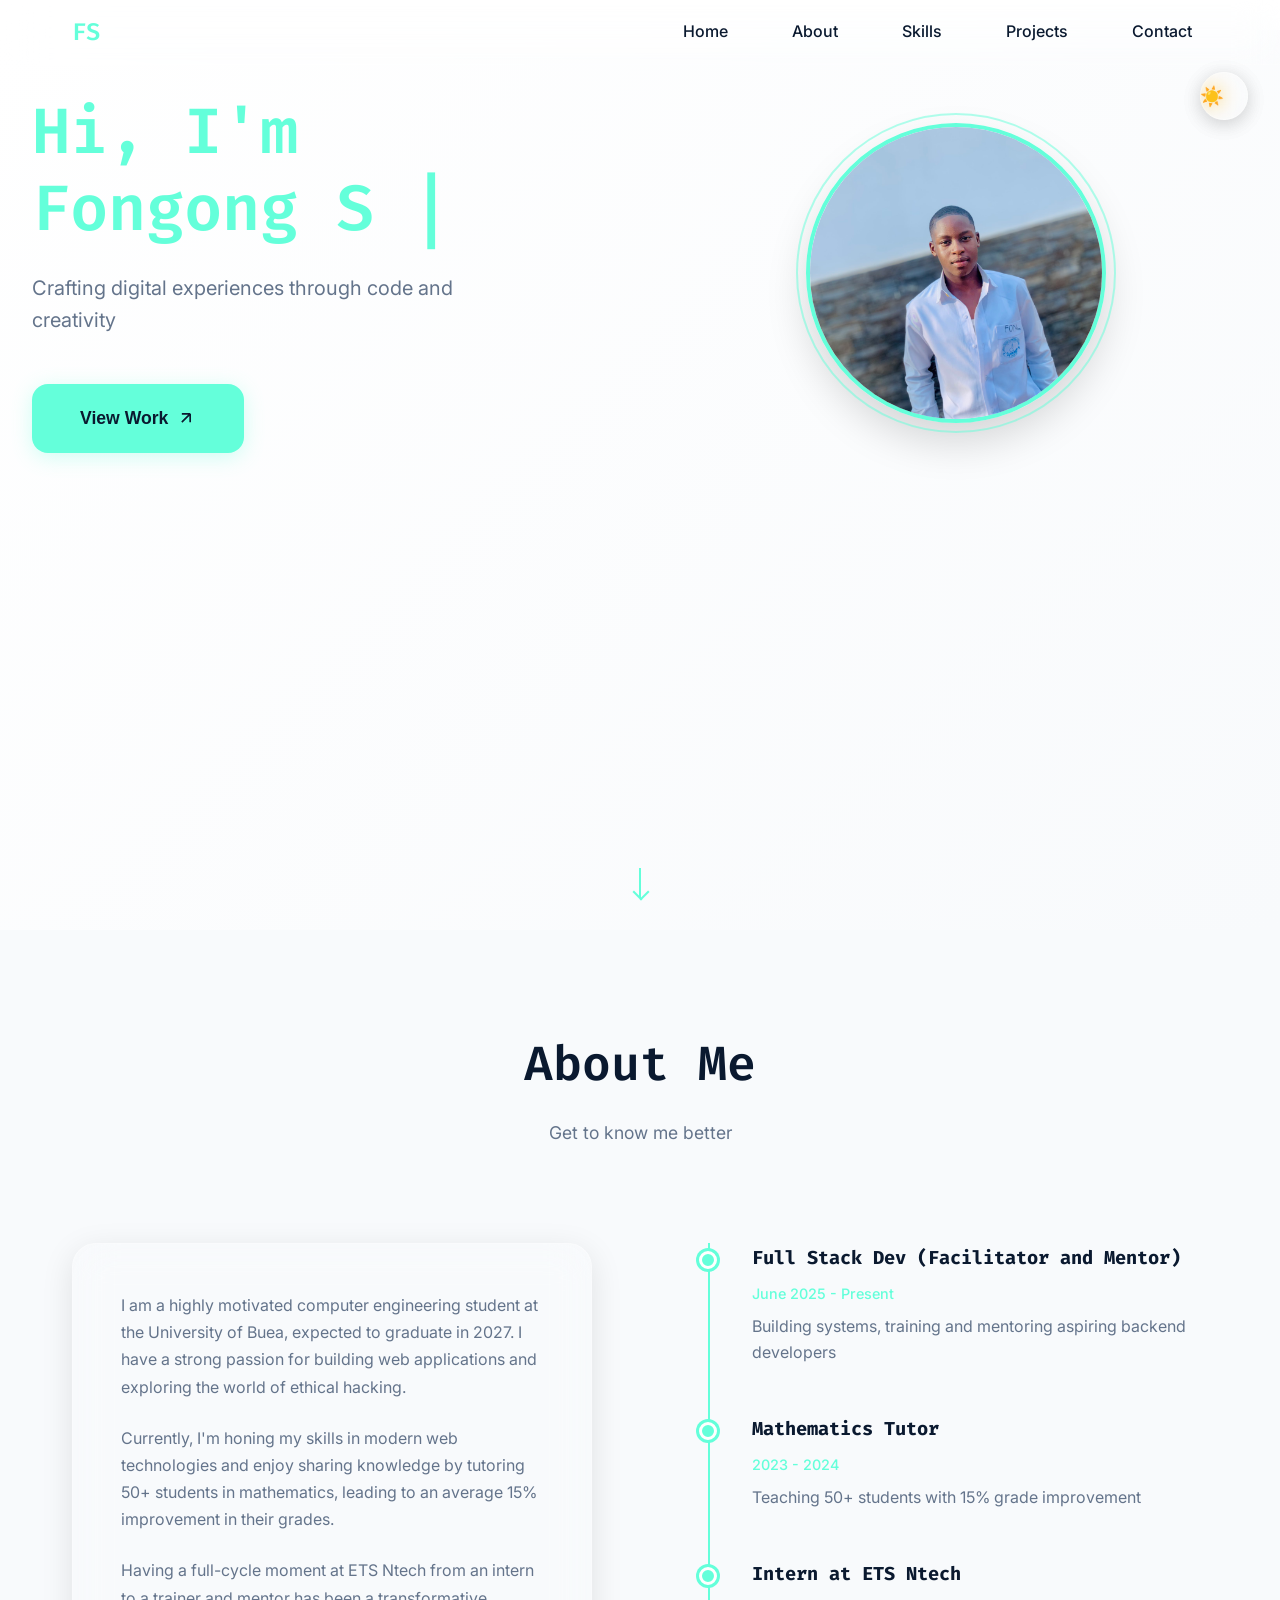
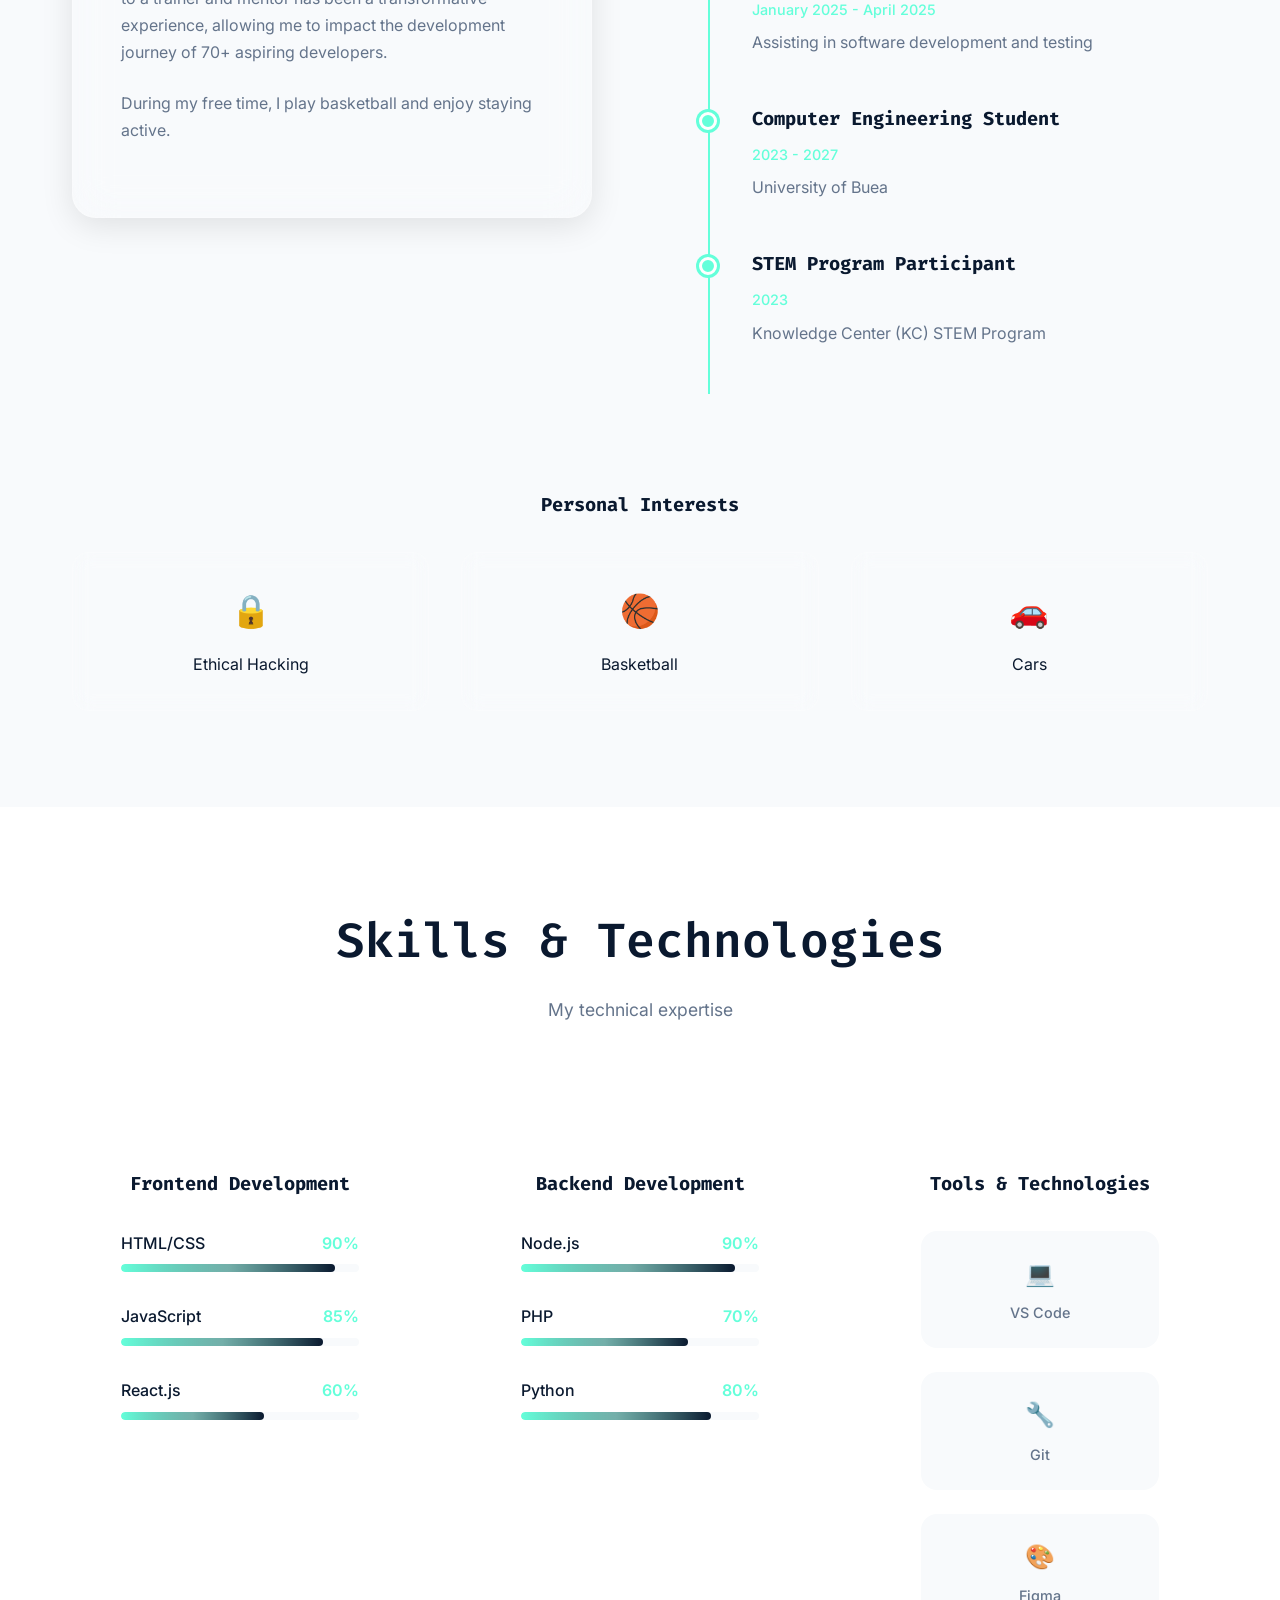
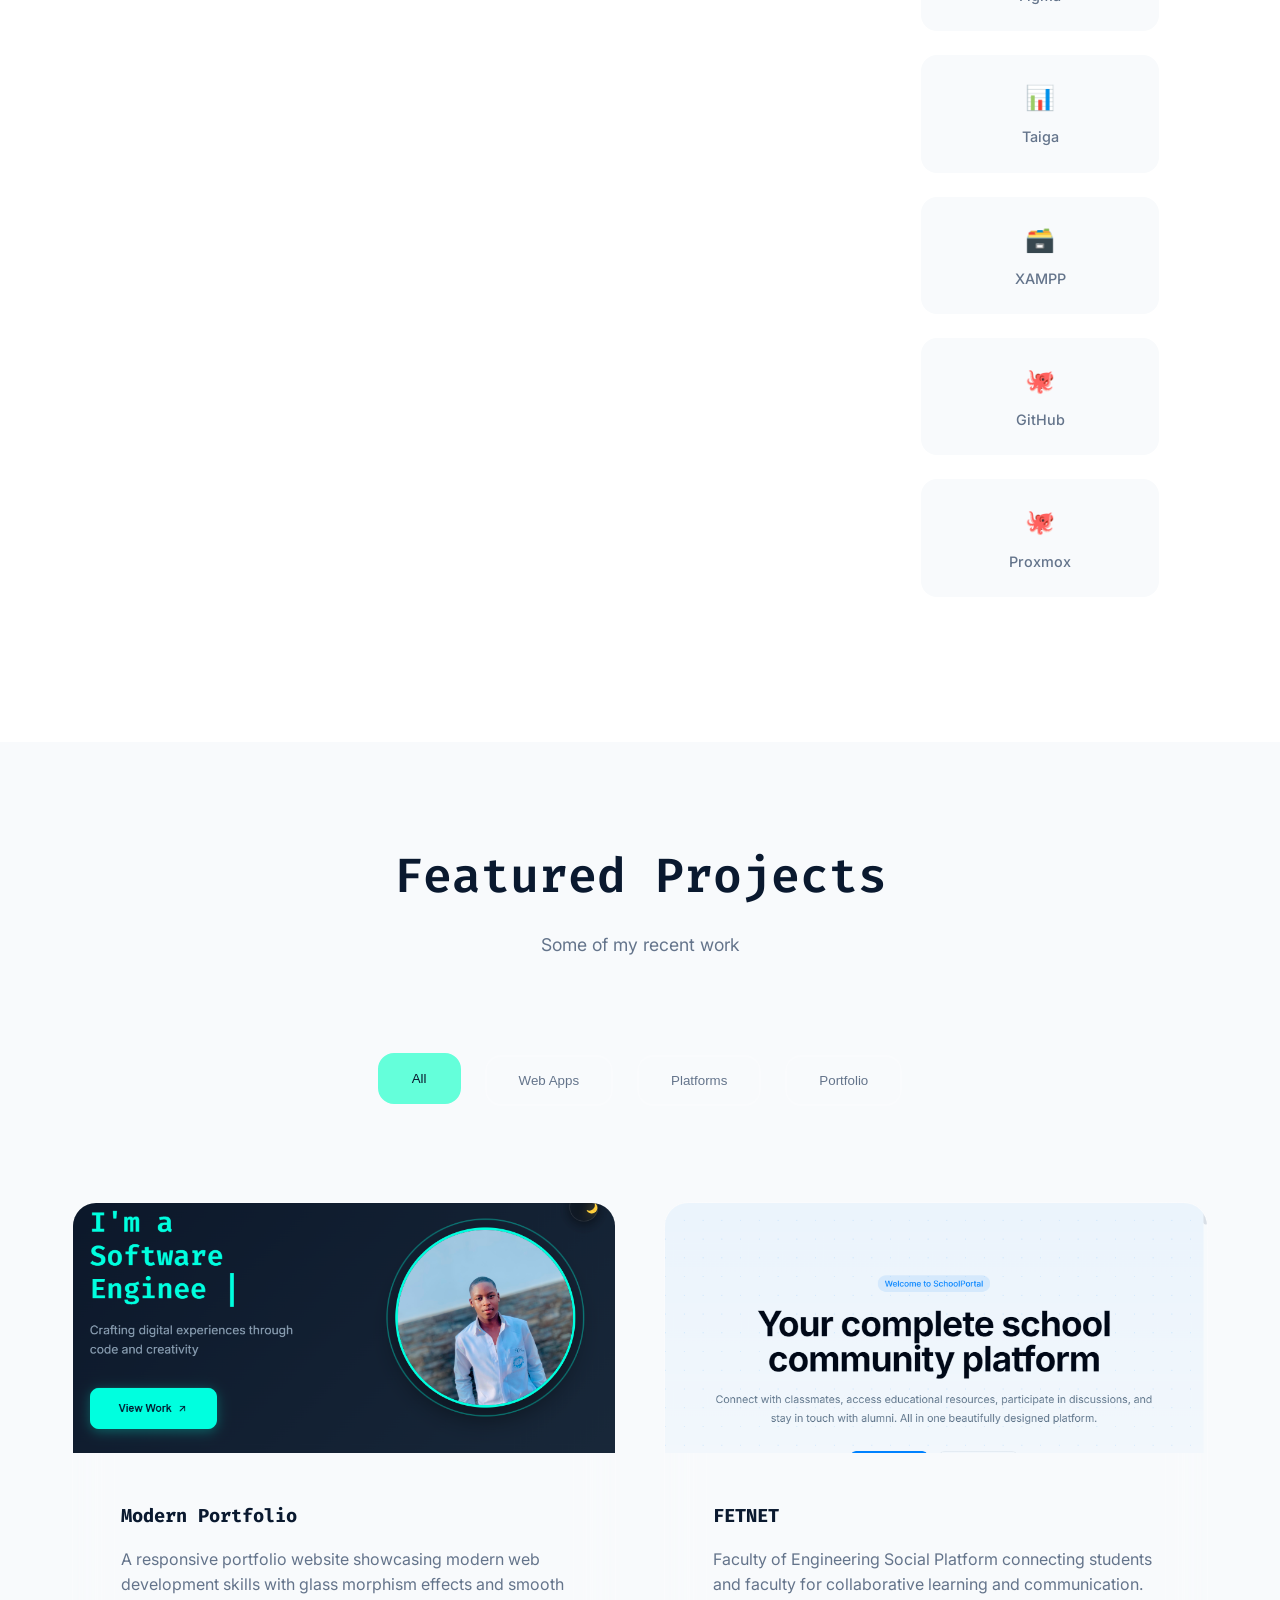
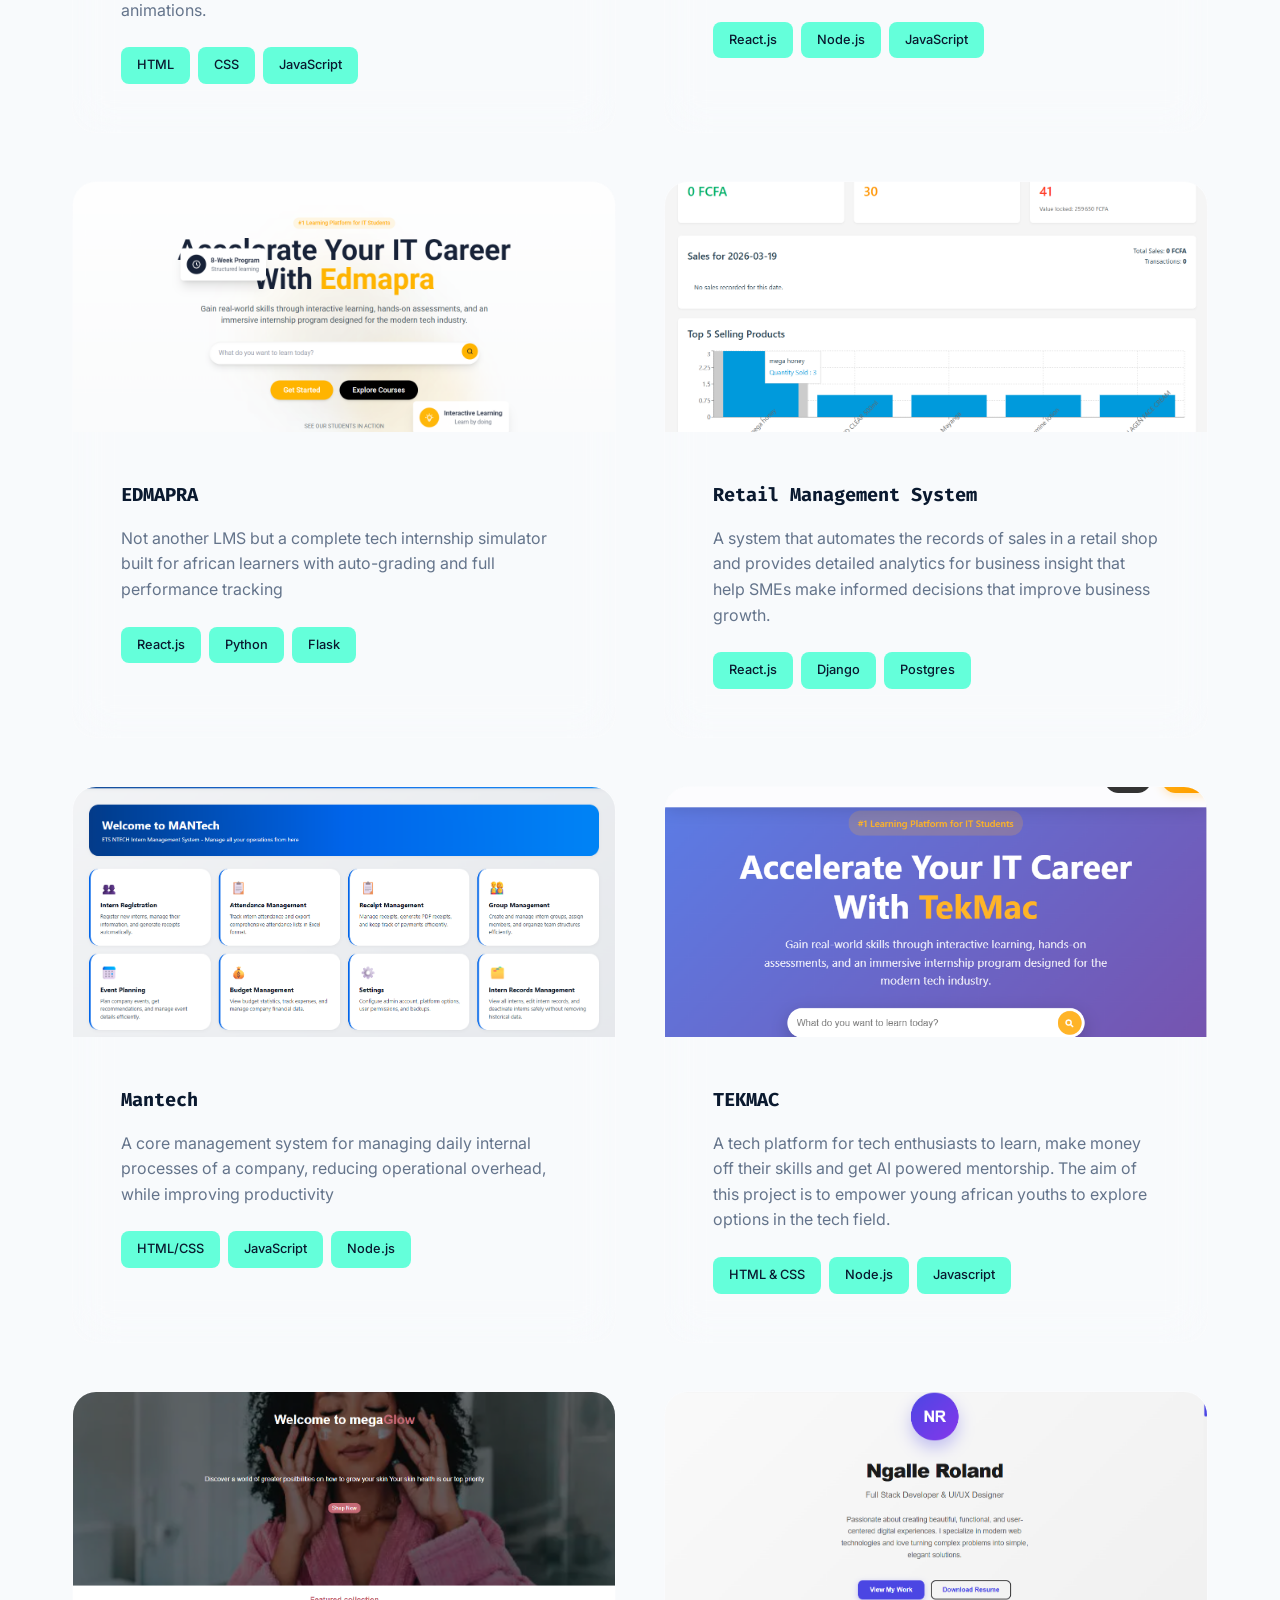
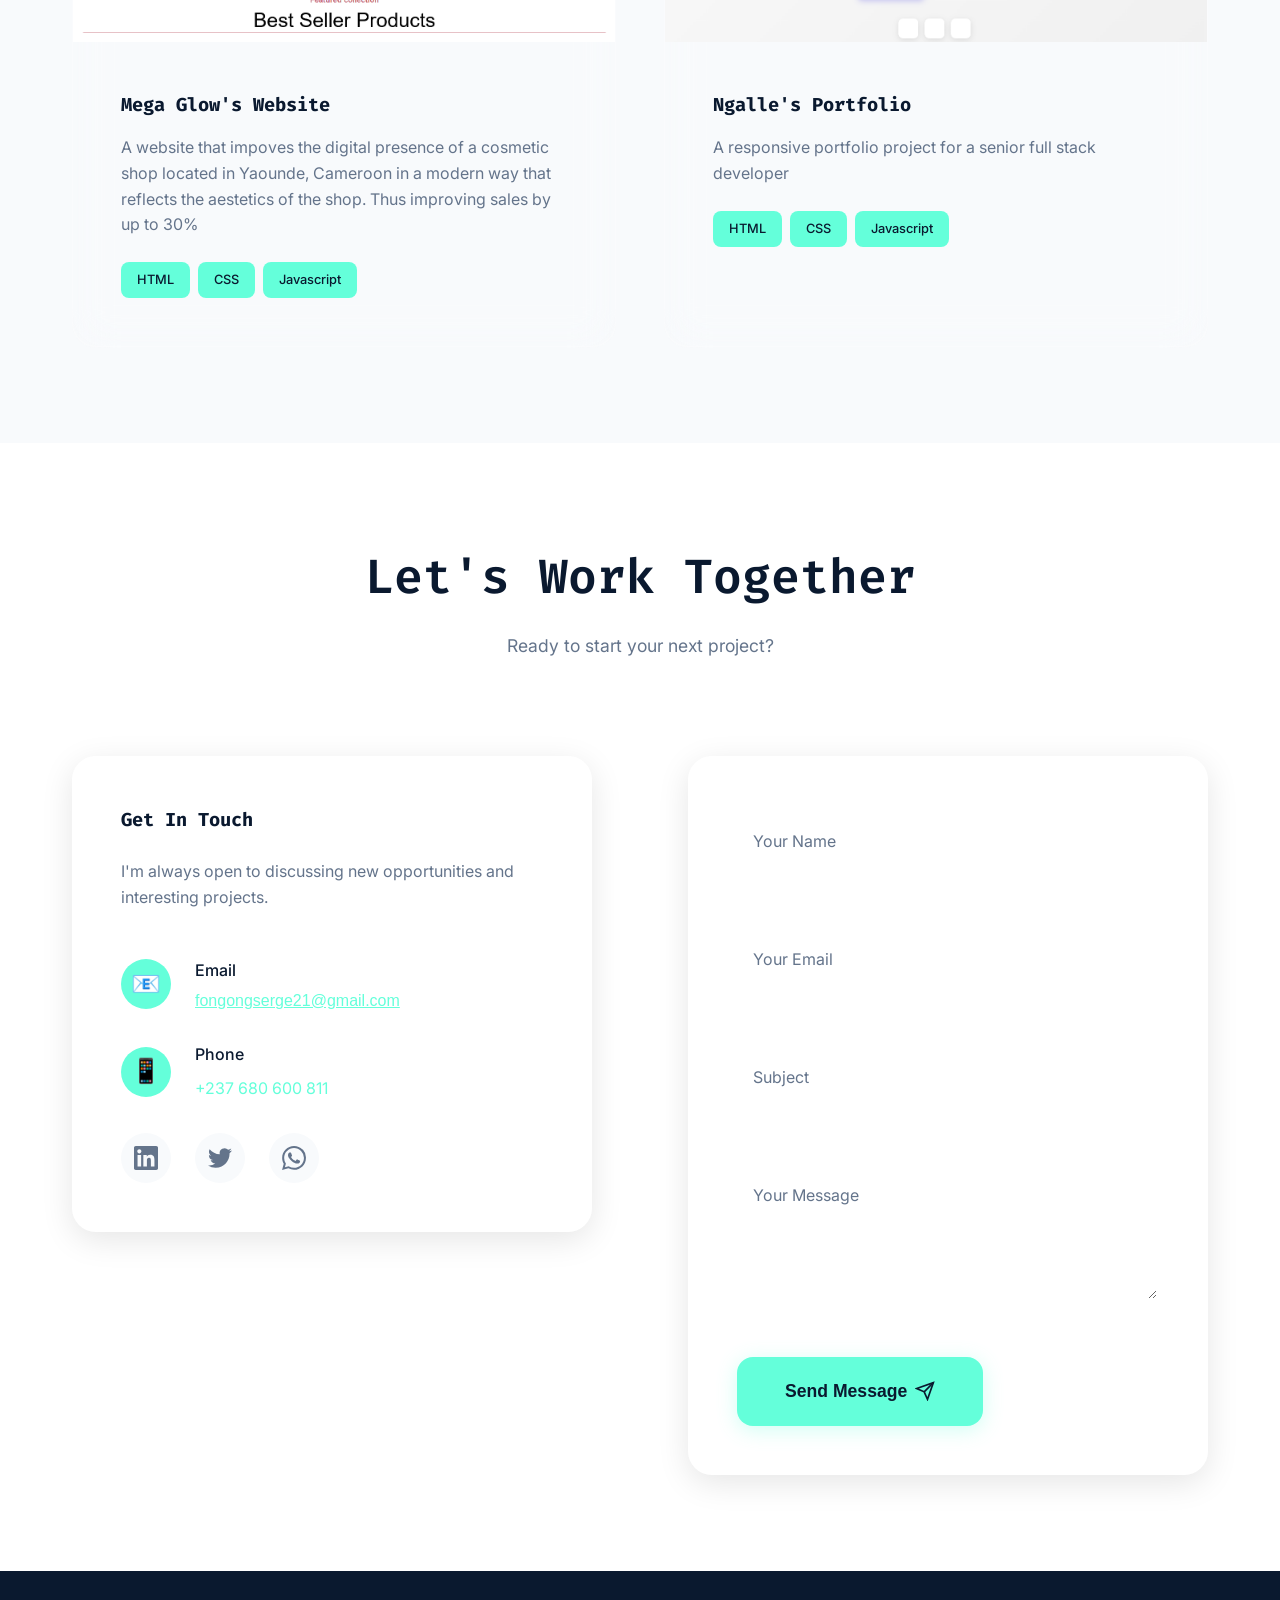
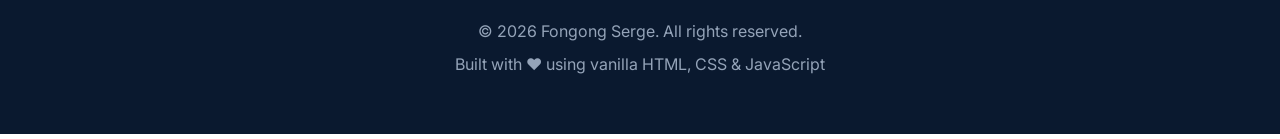
==== commit dd3bf138: "beter refinements" ====
--- a/index.html
+++ b/index.html
@@ -443,7 +443,7 @@
                     </div>
                     <div class="project-content">
                         <h3>Retail Management System</h3>
-                        <p>A system that automates the records of sales in a retail shop and provides detailed analytics for business insight</p>
+                        <p>A system that automates the records of sales in a retail shop and provides detailed analytics for business insight that help SMEs make informed decisions that improve business growth.</p>
                         <div class="project-tech">
                             <span class="tech-tag">React.js</span>
                             <span class="tech-tag">Django</span>
@@ -474,7 +474,7 @@
                     </div>
                     <div class="project-content">
                         <h3>Mantech</h3>
-                        <p>A core management system for managing daily internal processes of a company, reducing operational overhead </p>
+                        <p>A core management system for managing daily internal processes of a company, reducing operational overhead, while improving productivity </p>
                         <div class="project-tech">
                             <span class="tech-tag">HTML/CSS</span>
                             <span class="tech-tag">JavaScript</span>
@@ -505,7 +505,7 @@
                     </div>       
                     <div class="project-content">
                         <h3>TEKMAC</h3>
-                        <p>A tech platform for tech enthusiasts to learn, make money off their skills and get AI powered mentorship</p>
+                        <p>A tech platform for tech enthusiasts to learn, make money off their skills and get AI powered mentorship. The aim of this project is to empower young african youths to explore options in the tech field.</p>
                         <div class="project-tech">
                             <span class="tech-tag">HTML & CSS</span>
                             <span class="tech-tag">Node.js</span>
@@ -537,7 +537,7 @@
                     </div>       
                     <div class="project-content">
                         <h3>Mega Glow's Website</h3>
-                        <p>A website that impoves the digital presence of a cosmetic shop in Yaounde, Cameroon, hence improving visibility by 30% in a modern way that reflects the shop and what they do</p>
+                        <p>A website that impoves the digital presence of a cosmetic shop located in Yaounde, Cameroon in a modern way that reflects the aestetics of the shop. Thus improving sales by up to 30%</p>
                         <div class="project-tech">
                             <span class="tech-tag">HTML</span>
                             <span class="tech-tag">CSS</span>
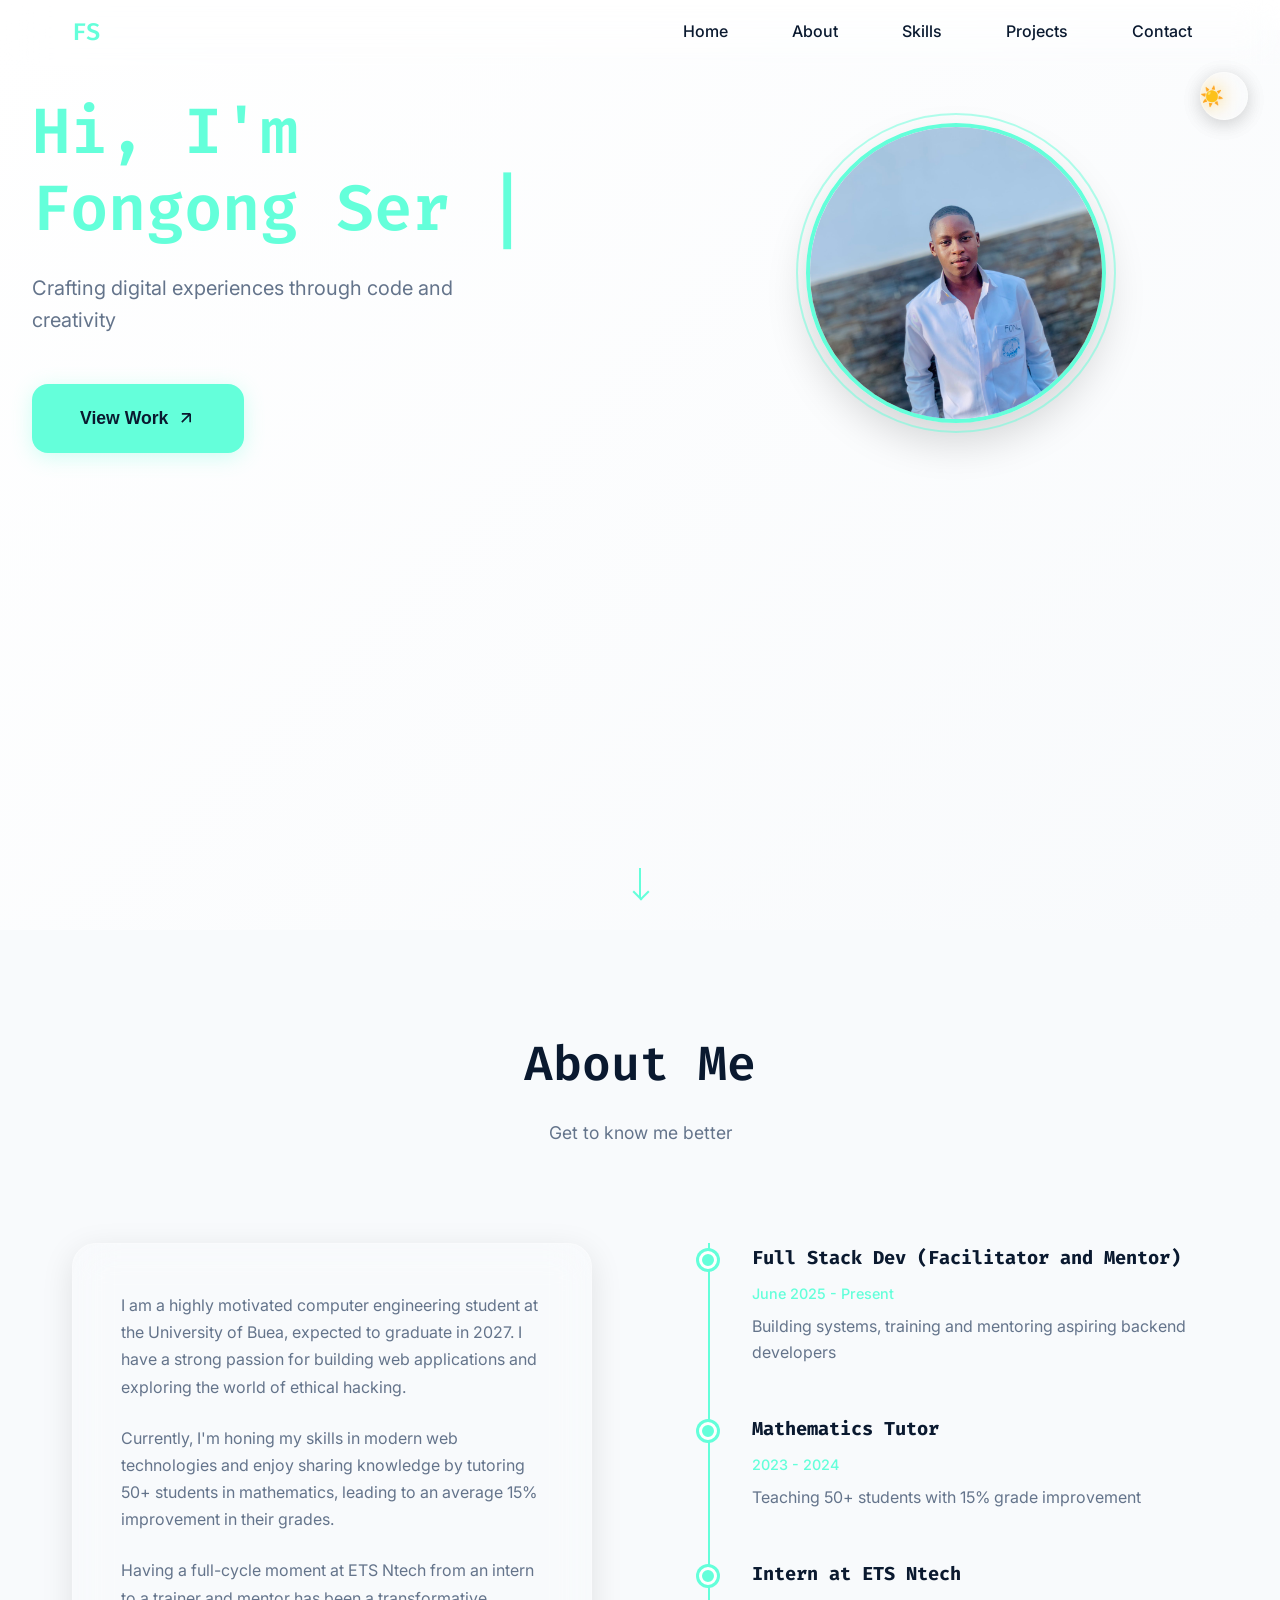
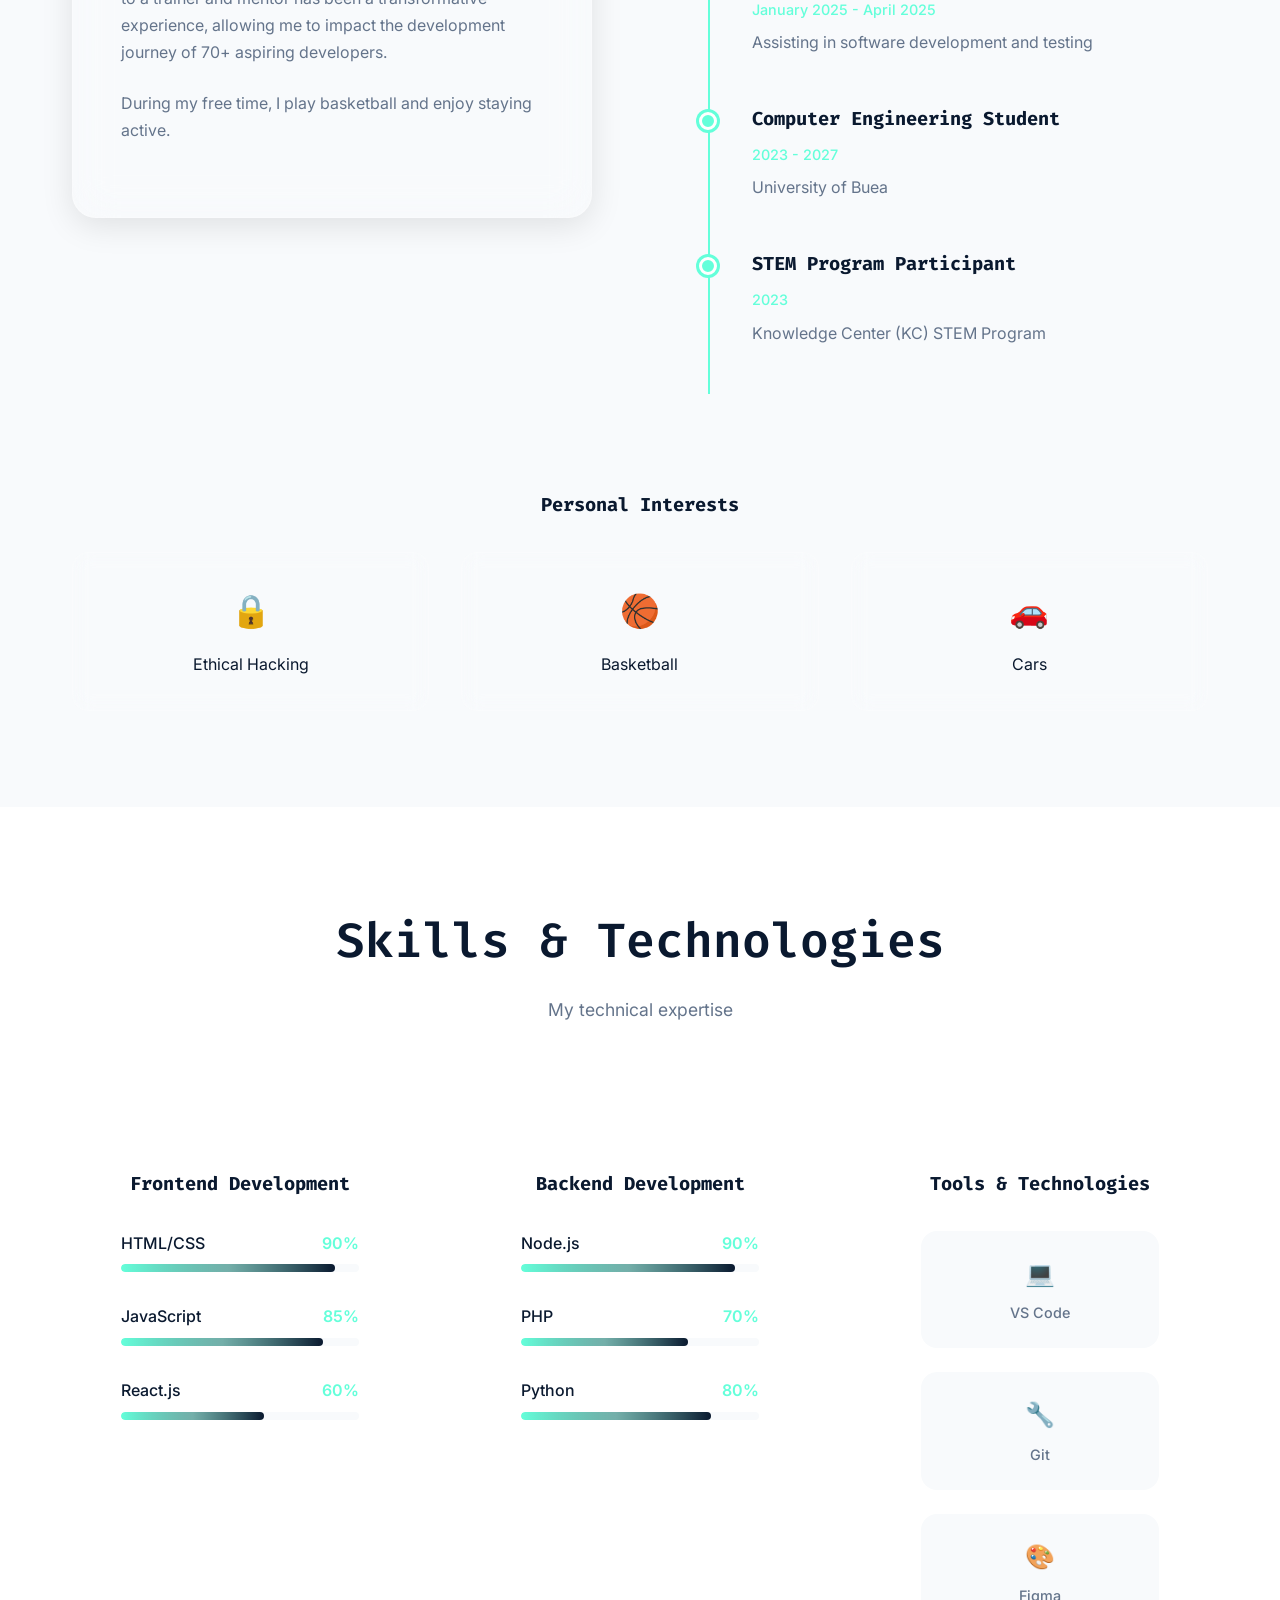
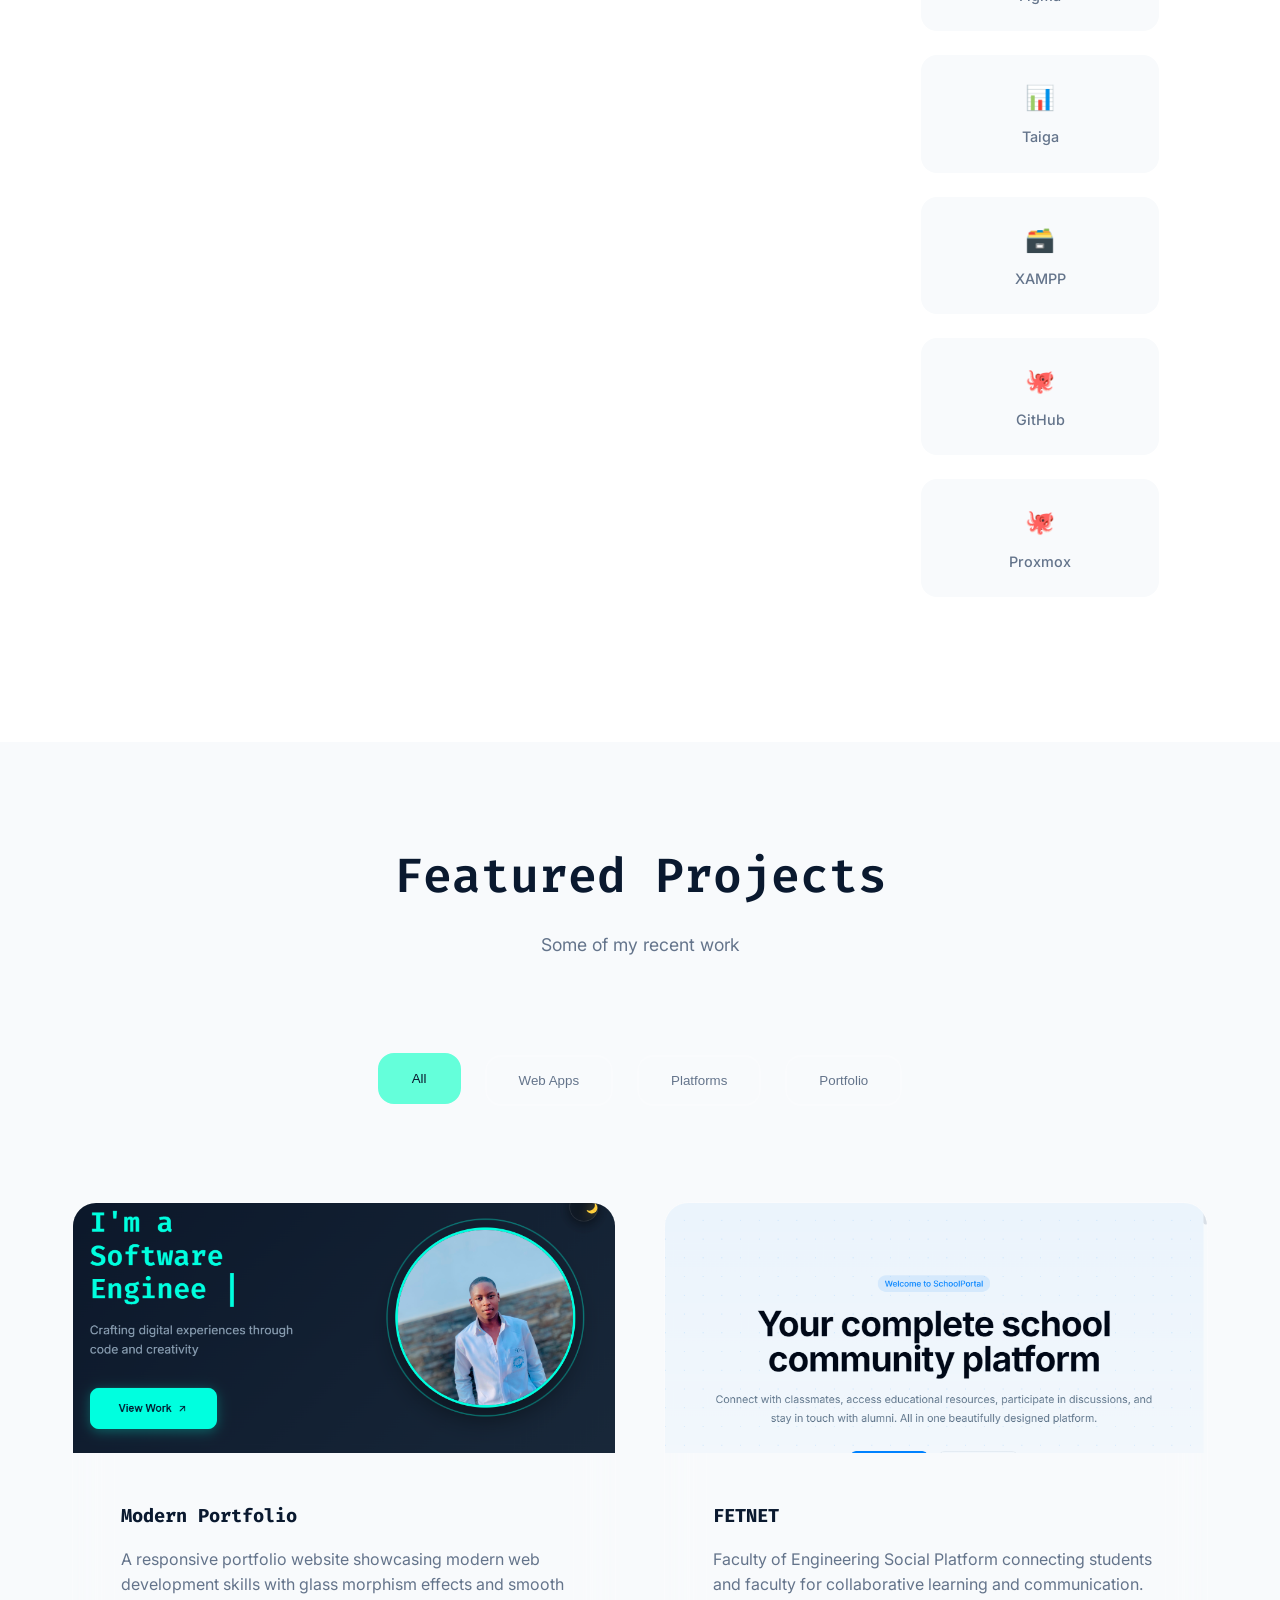
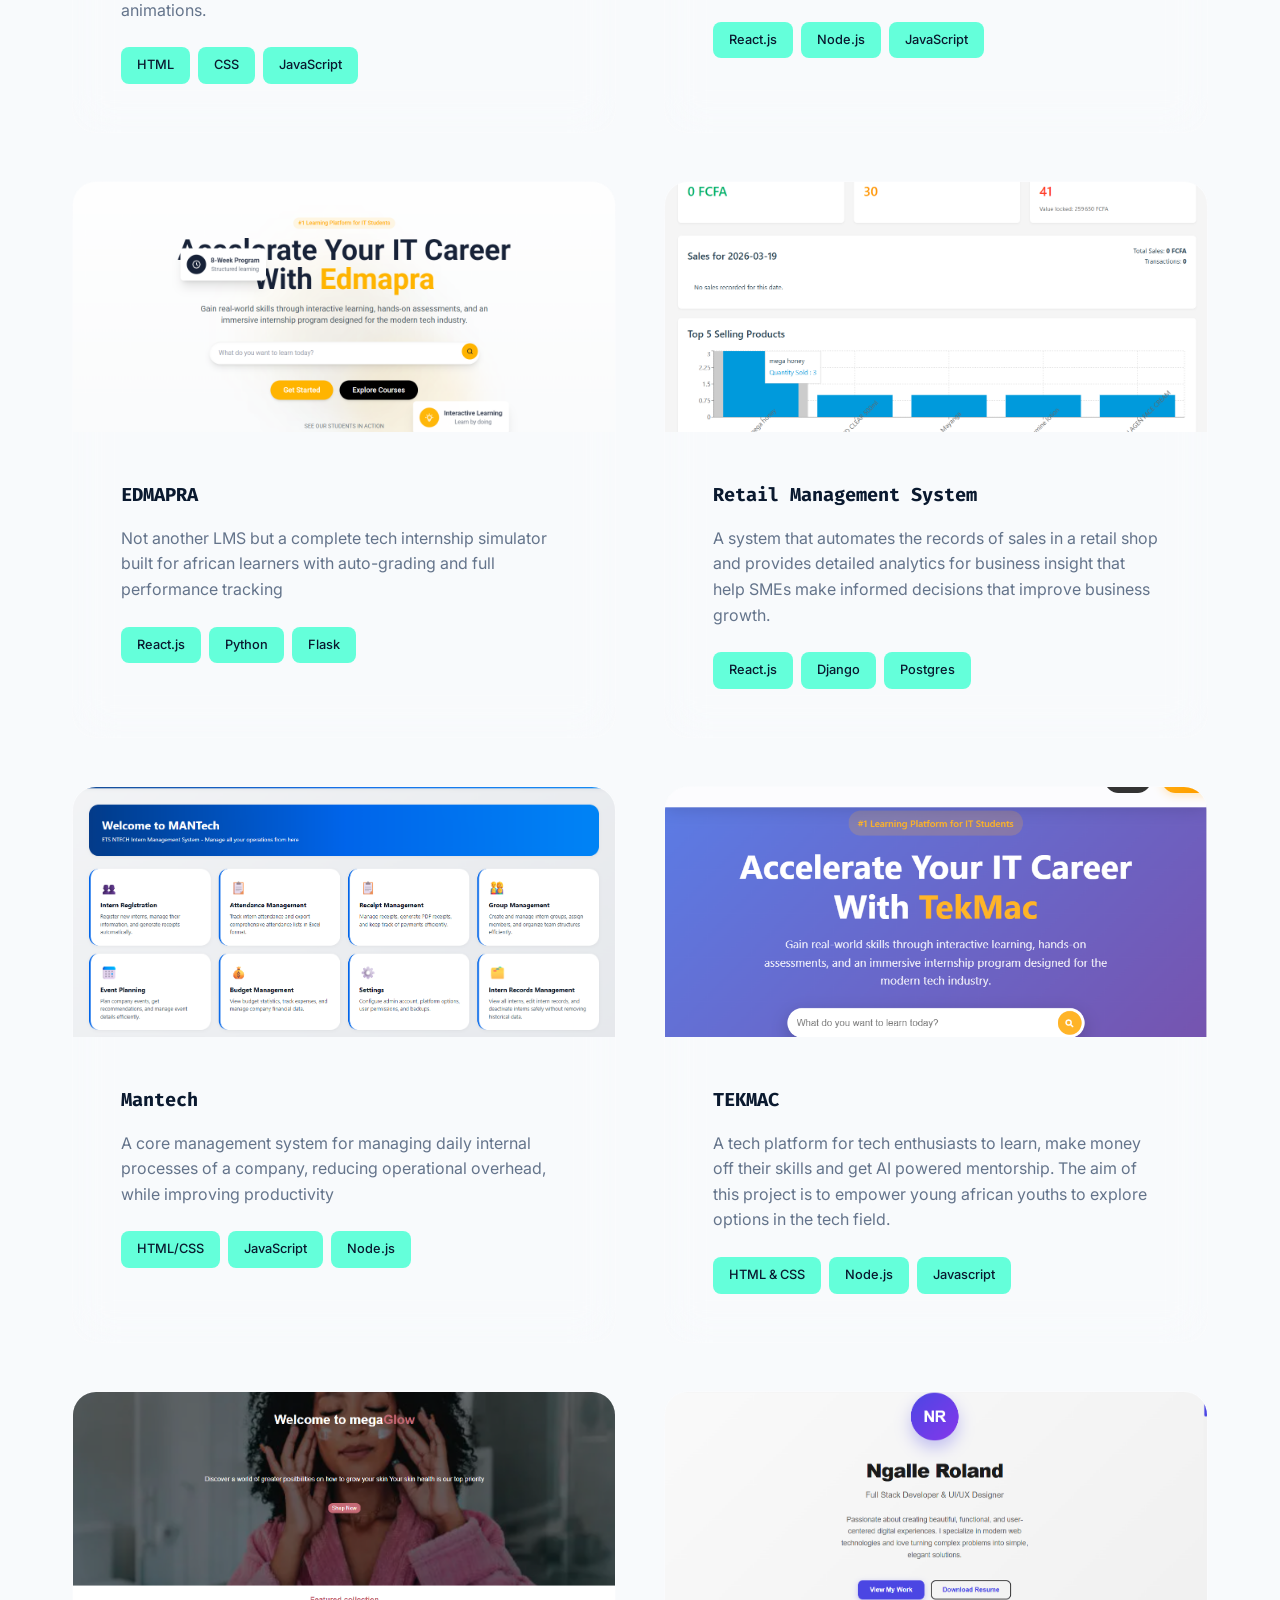
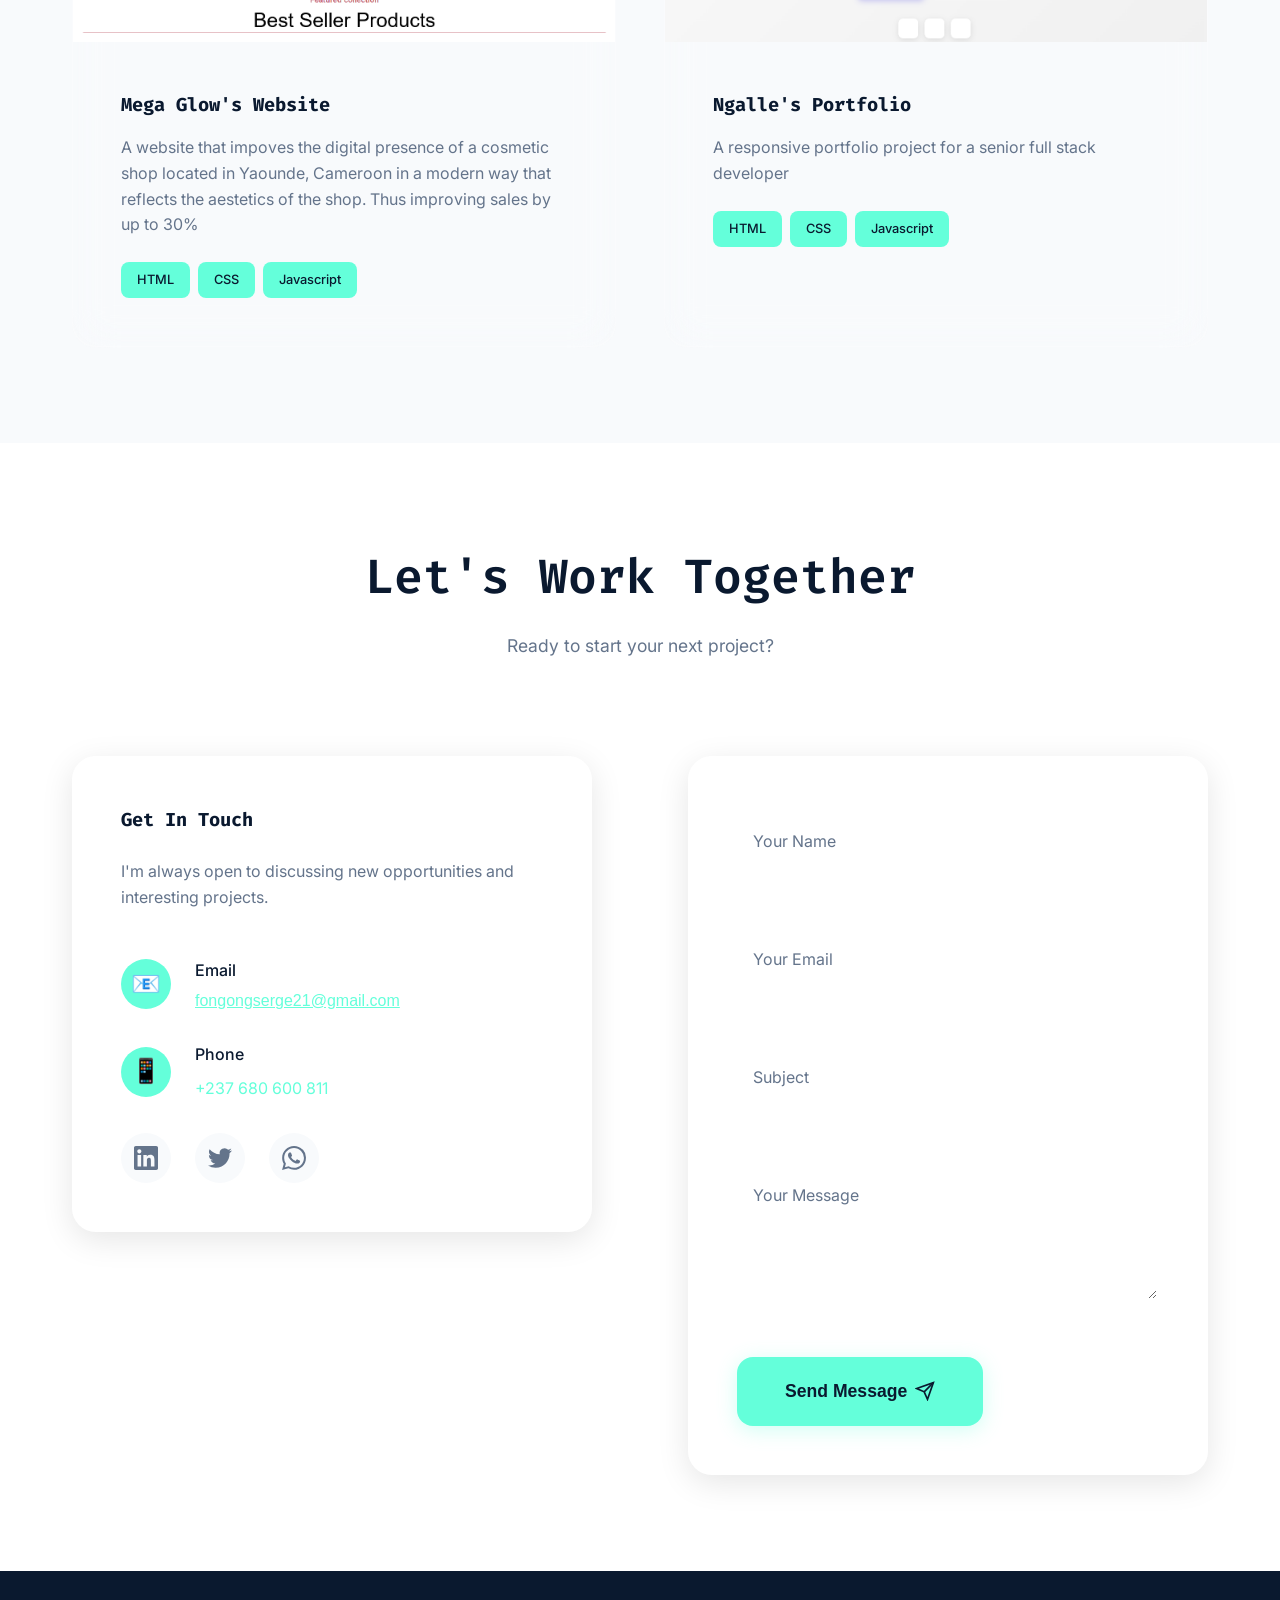
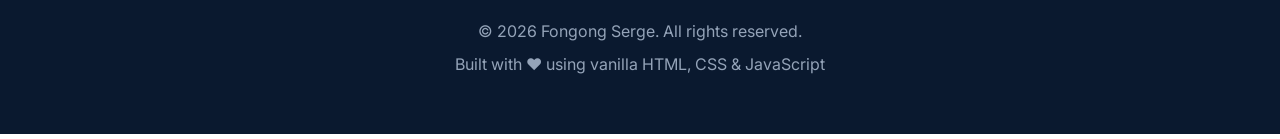
==== commit c5e9ac18: "structured the codes" ====
--- a/index.html
+++ b/index.html
@@ -188,6 +188,8 @@
                     </div>
                 </div>
             </div>
+
+            <!--interests section-->
             <div class="interests">
                 <h3>Personal Interests</h3>
                 <div class="interests-grid">
@@ -280,6 +282,8 @@
                         </div>
                     </div>
                 </div>
+
+                <!--skills and tehnology section-->
                 <div class="skill-category">
                     <h3>Tools & Technologies</h3>
                     <div class="tech-grid">
@@ -627,6 +631,8 @@
                         </div>
                     </div>
                 </div>
+                
+                <!-- Here is the contact section where you can use to get to me -->
                 <div class="contact-form">
                     <form class="glass-card" id="contactForm">
                         <div class="form-group">
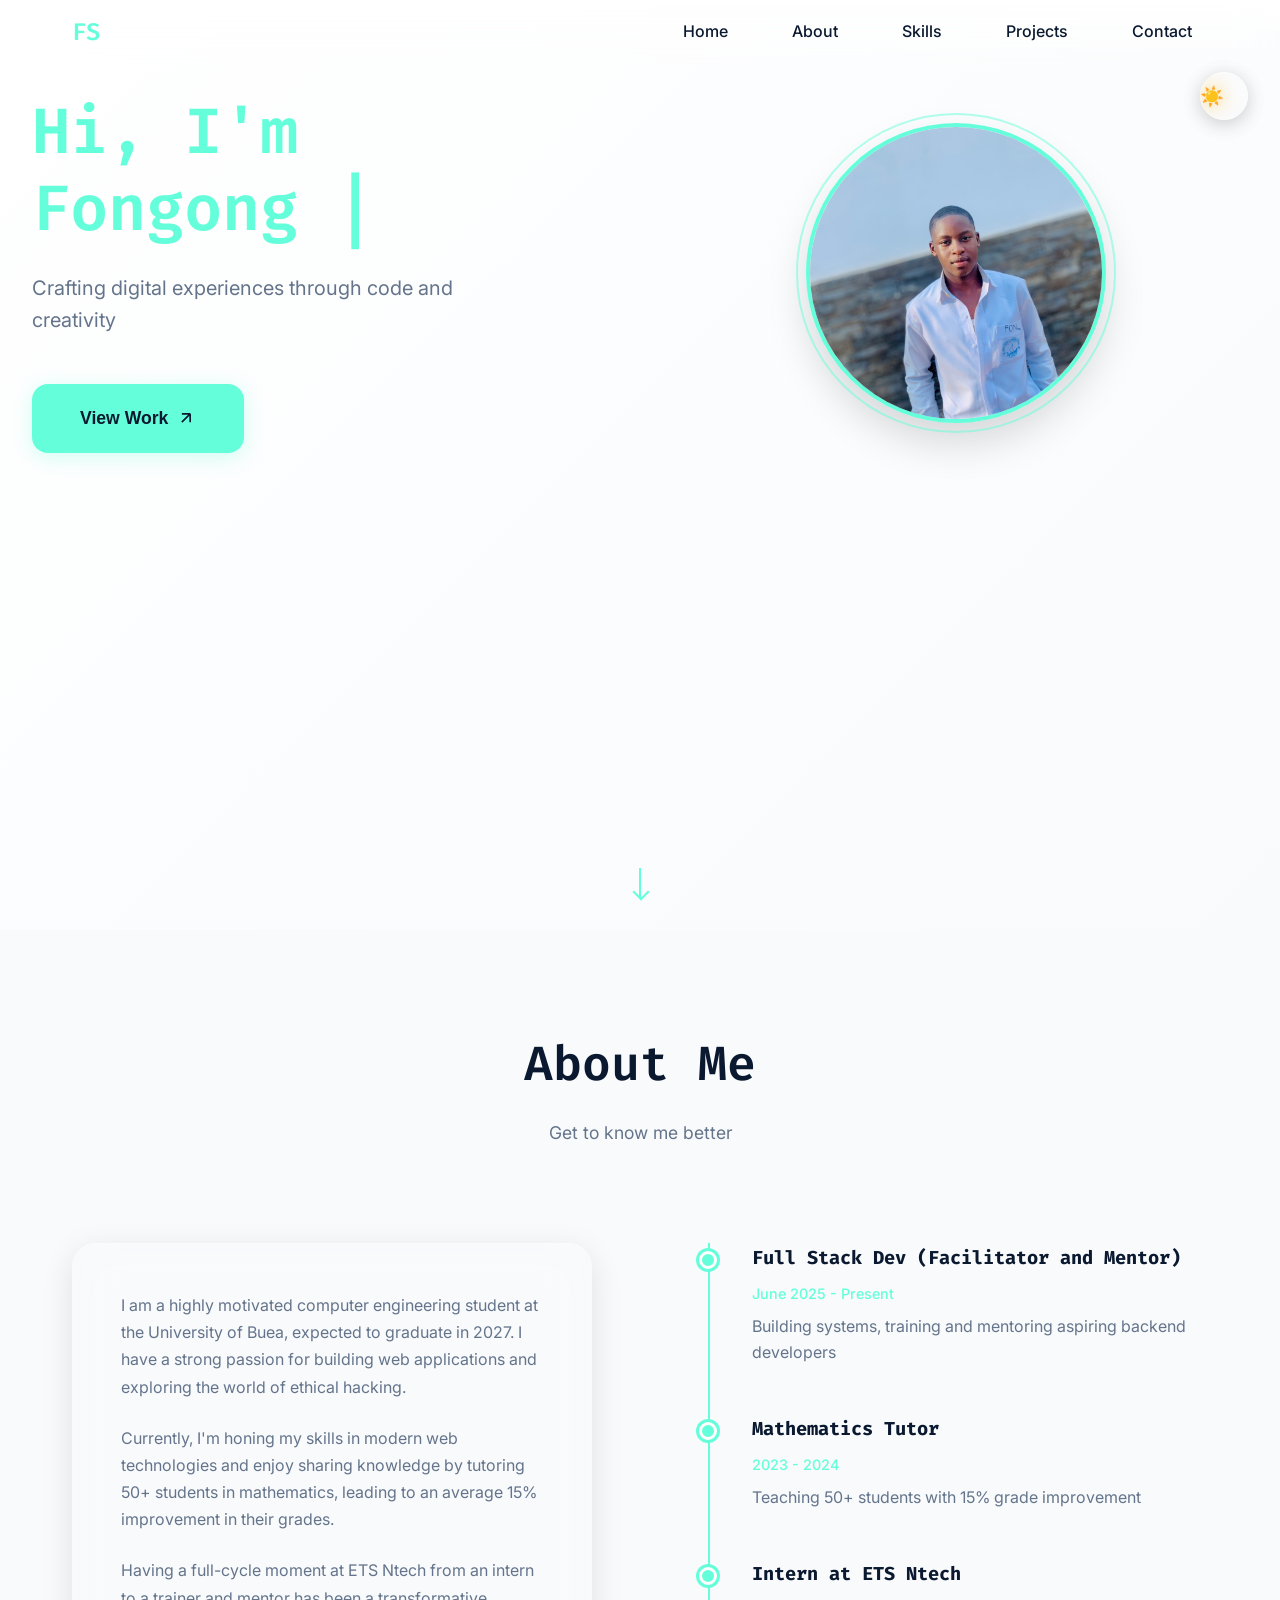
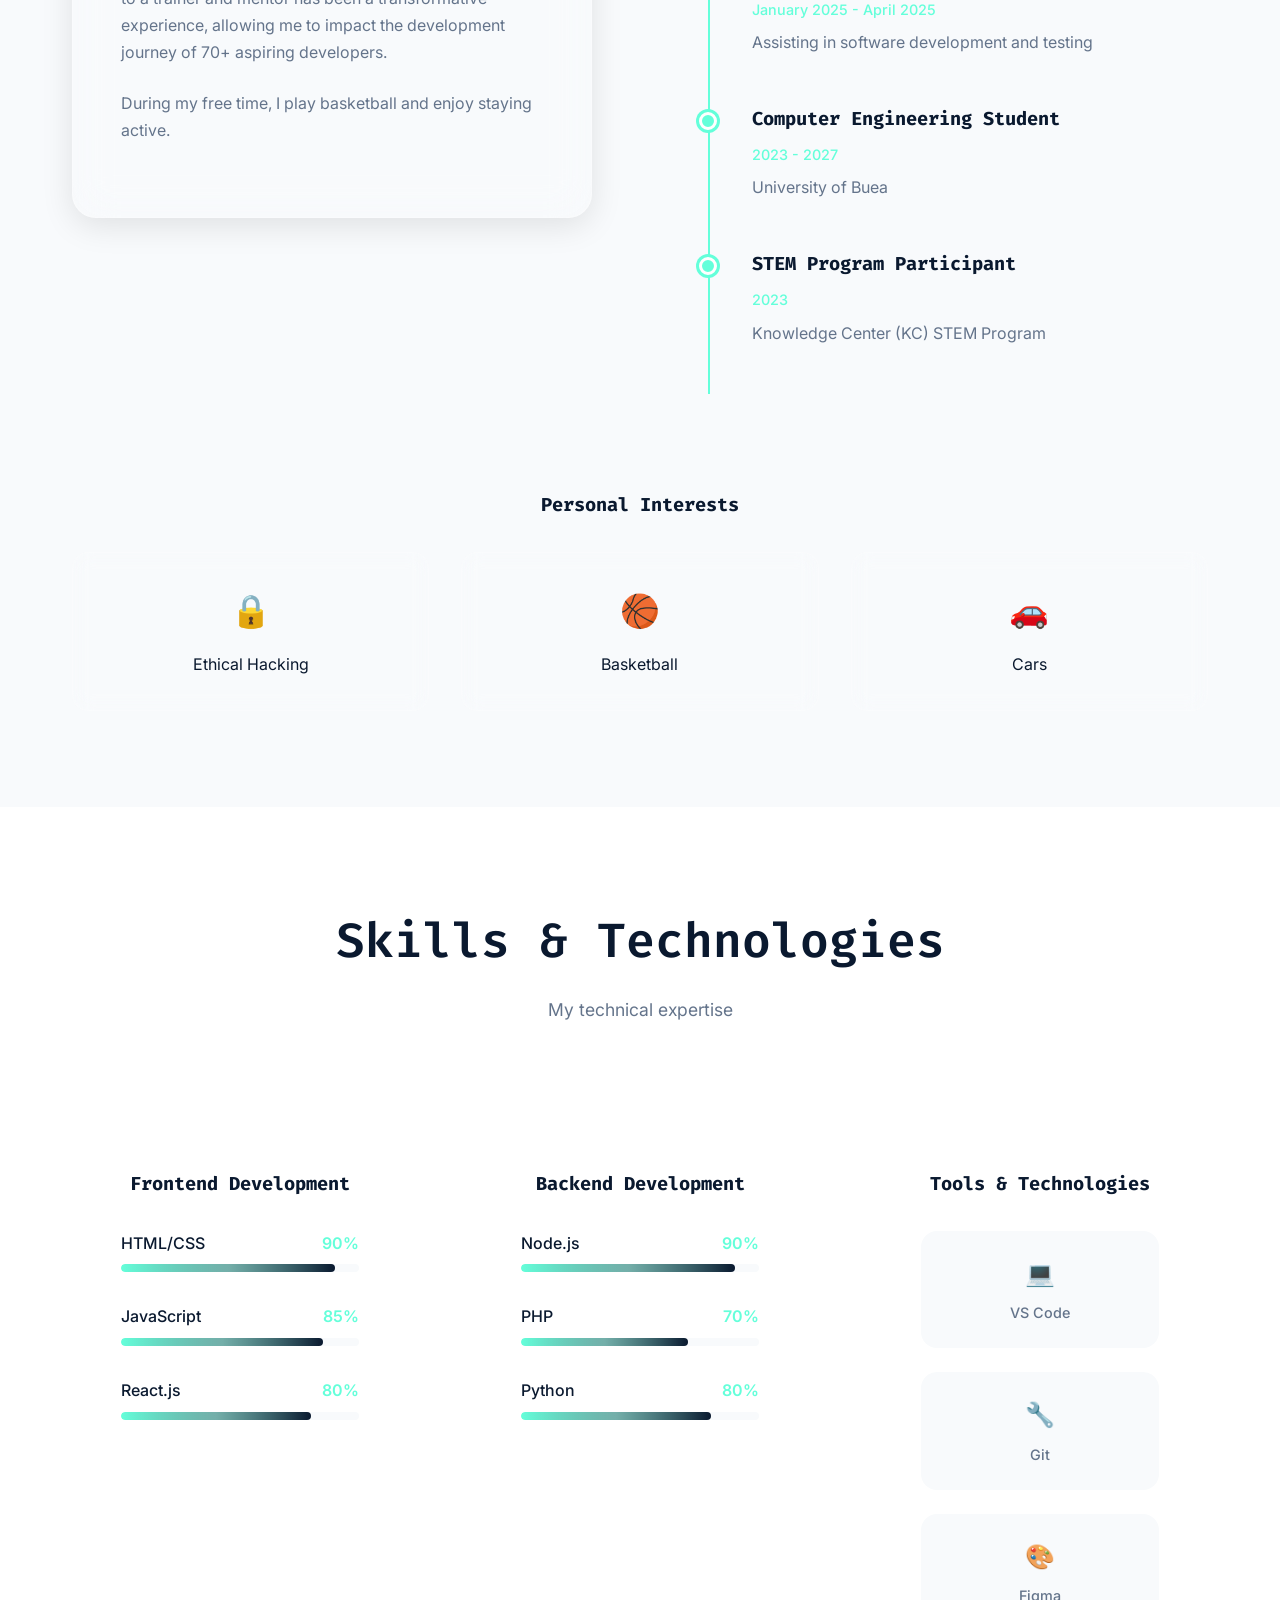
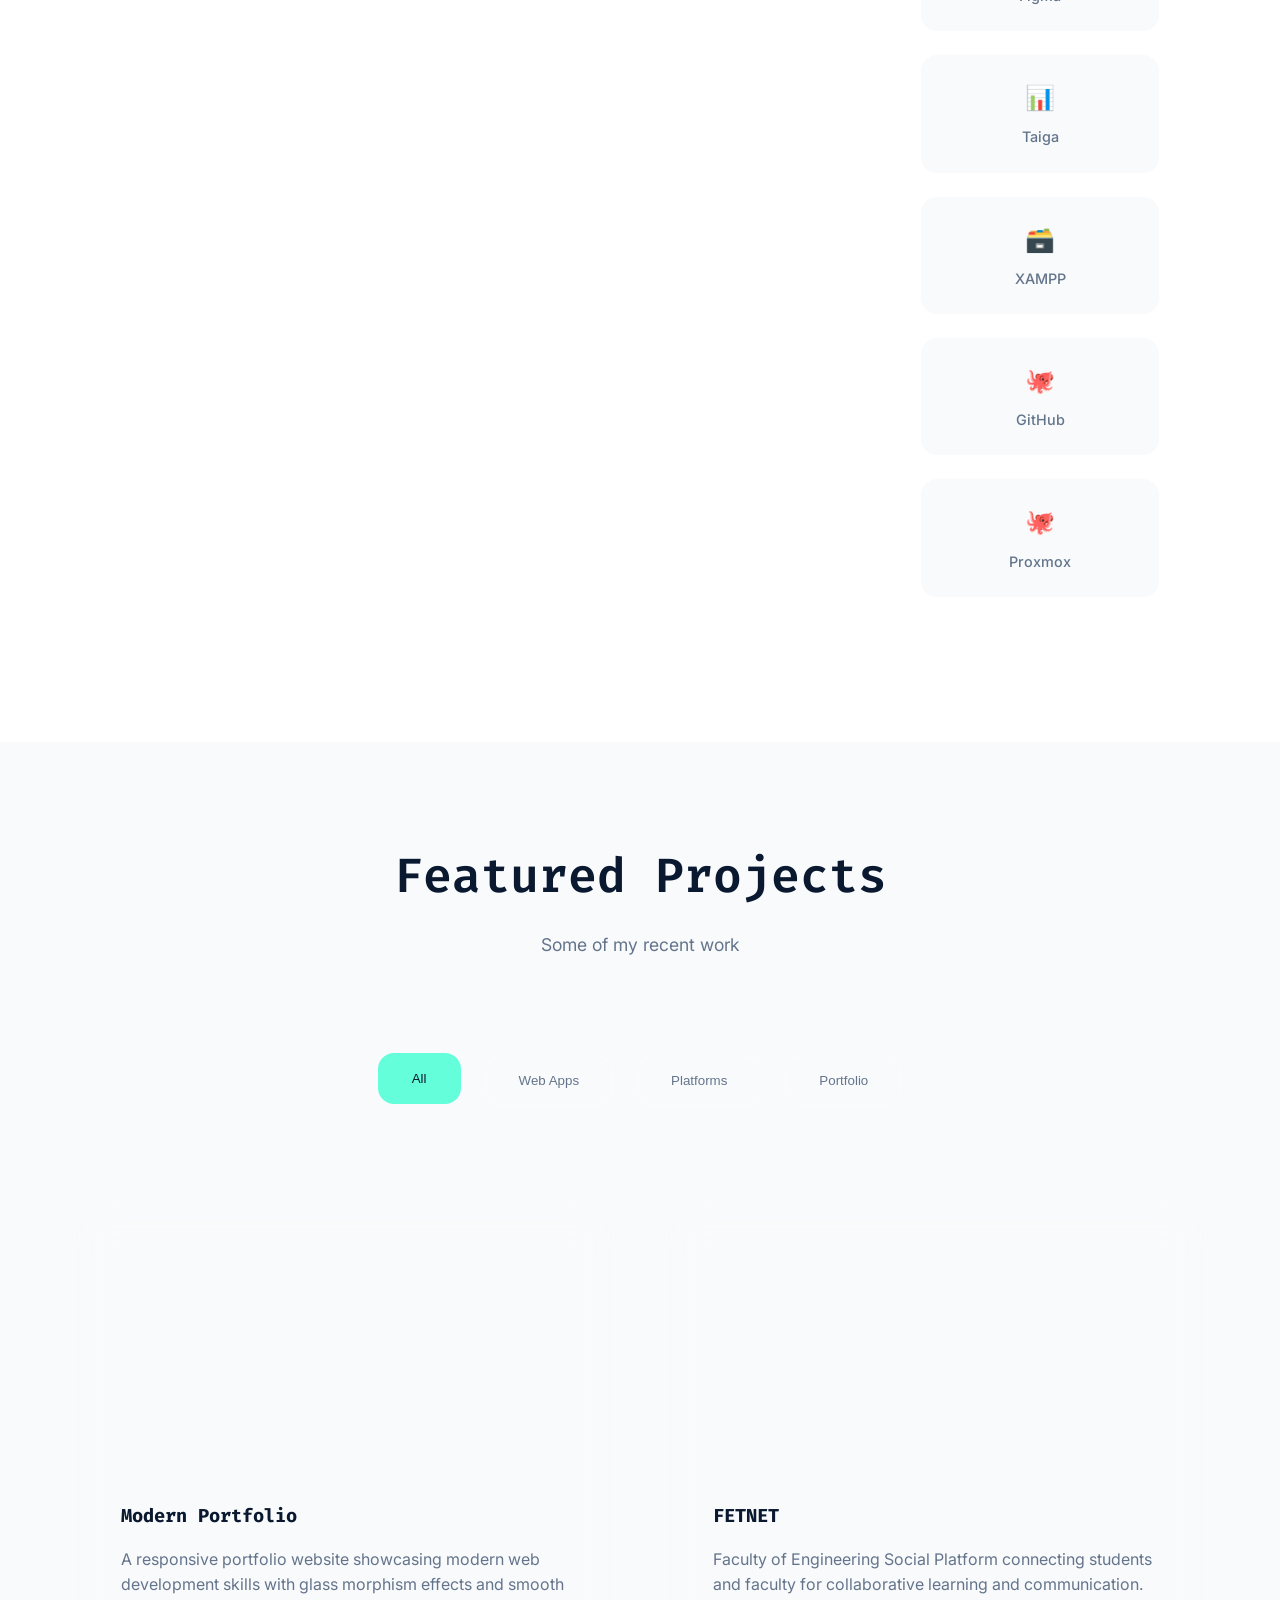
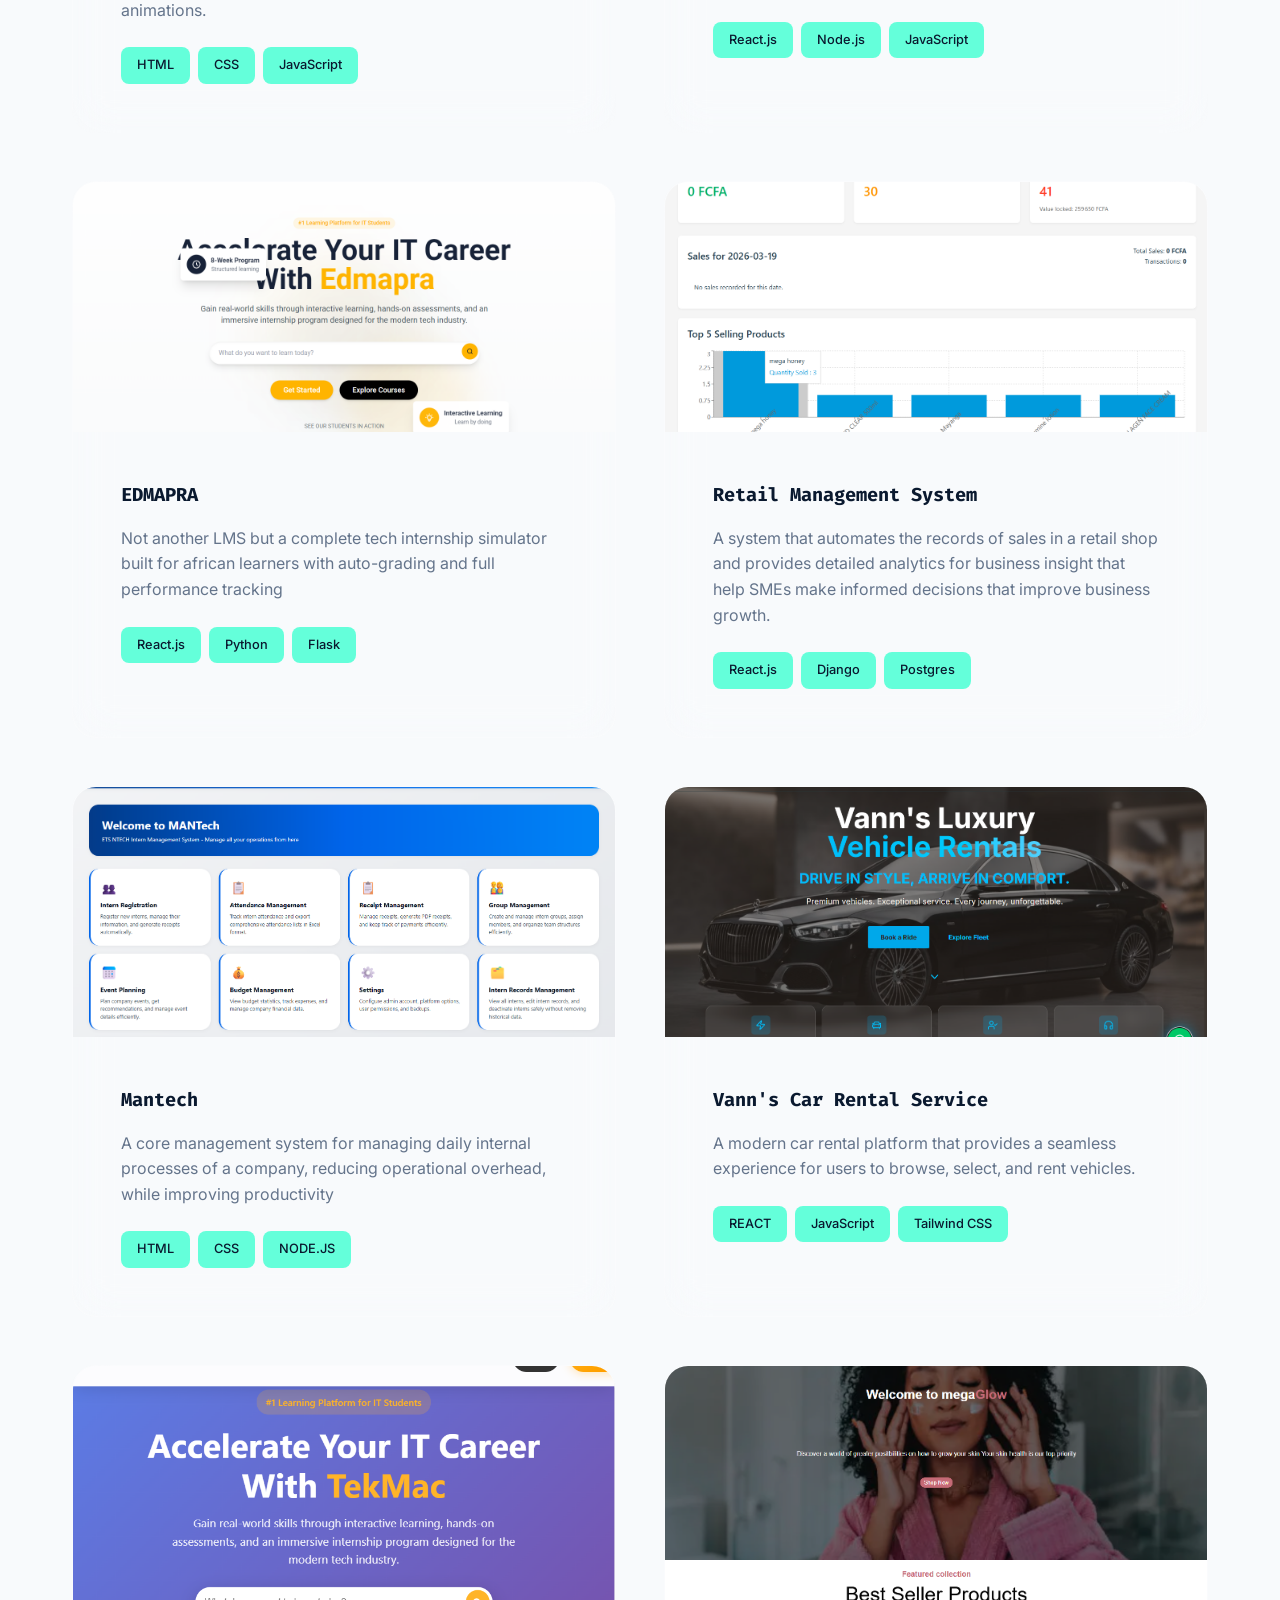
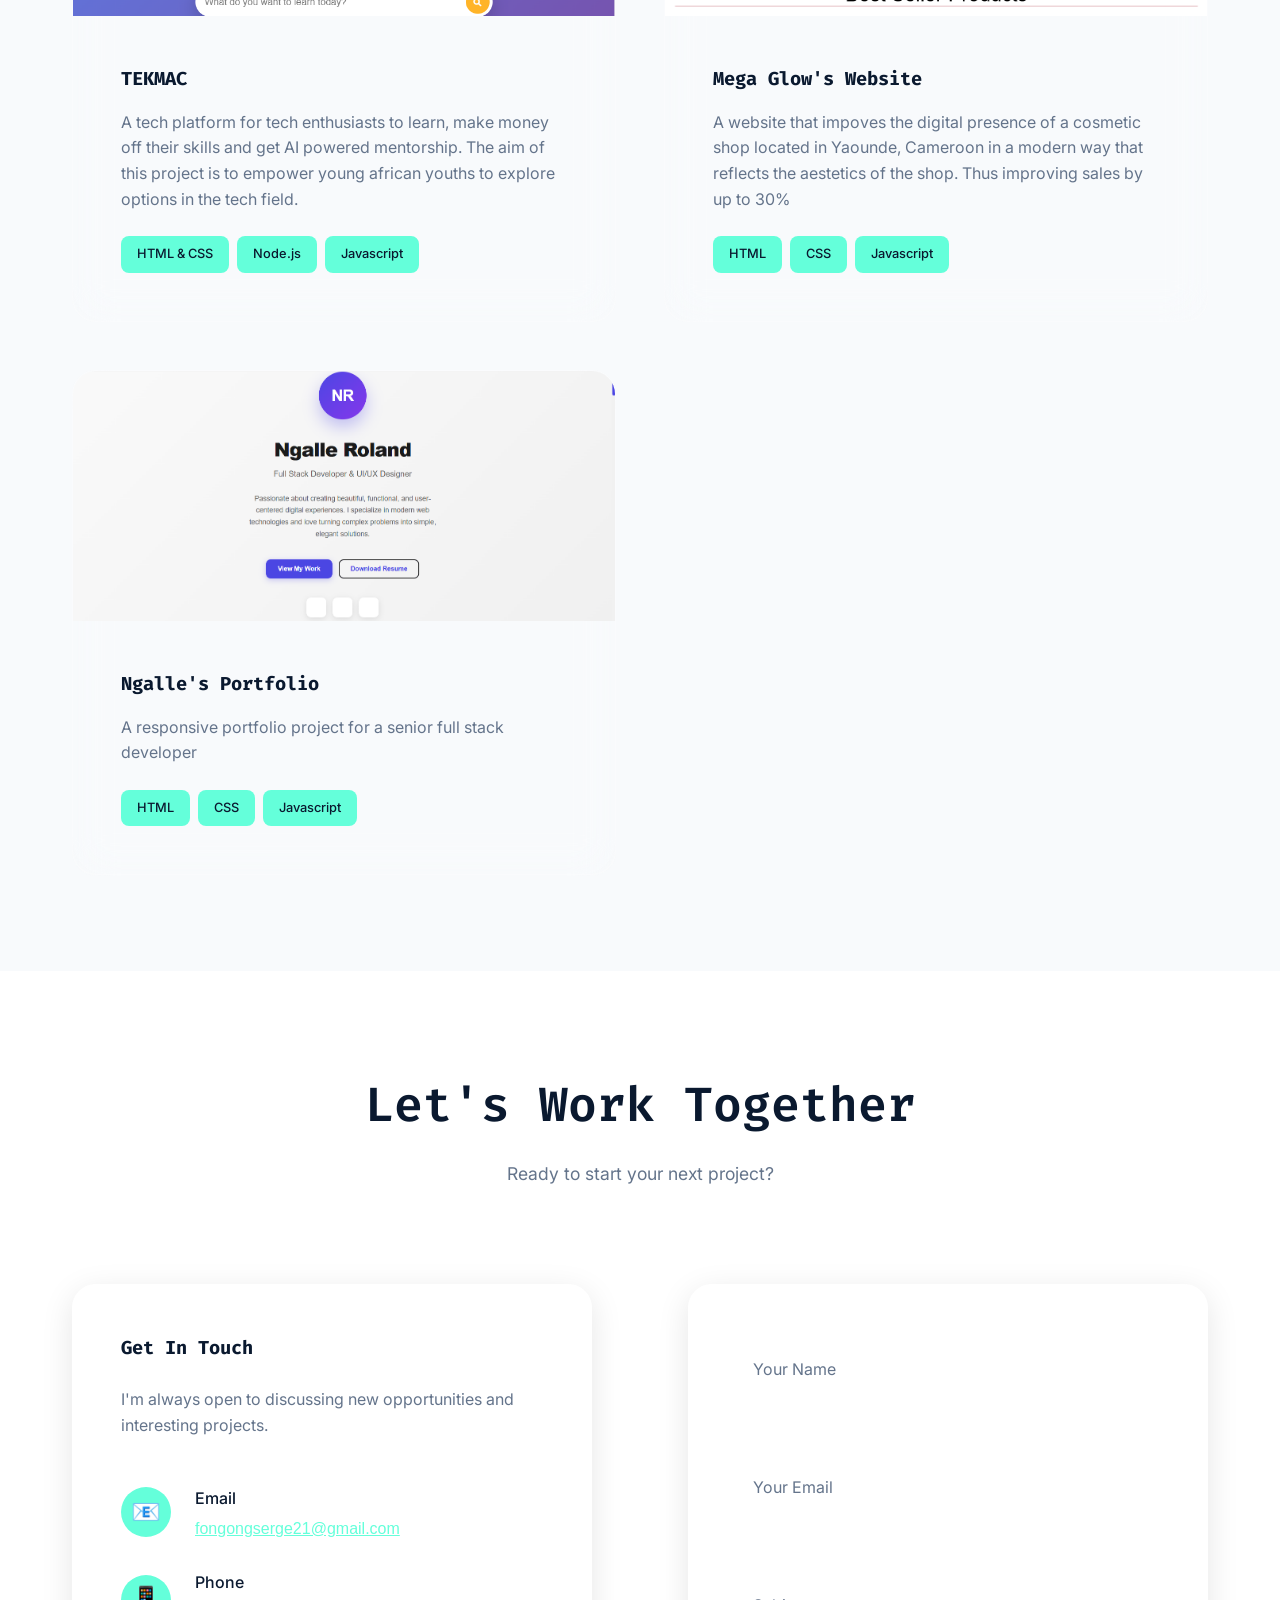
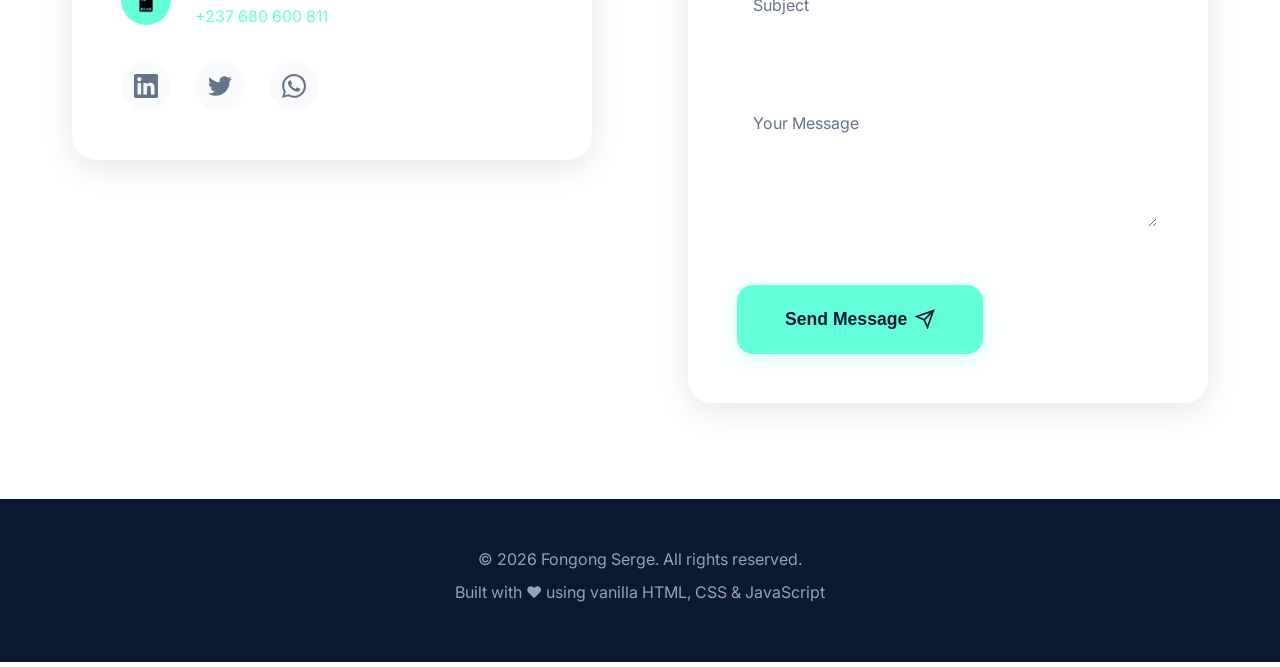
==== commit cb5a3d28: "added a new platform" ====
--- a/index.html
+++ b/index.html
@@ -242,10 +242,10 @@
                         <div class="skill-bar">
                             <div class="skill-info">
                                 <span>React.js</span>
-                                <span class="skill-percentage">60%</span>
+                                <span class="skill-percentage">80%</span>
                             </div>
                             <div class="skill-progress">
-                                <div class="skill-fill" data-width="60"></div>
+                                <div class="skill-fill" data-width="80"></div>
                             </div>
                         </div>
                     </div>
@@ -480,9 +480,40 @@
                         <h3>Mantech</h3>
                         <p>A core management system for managing daily internal processes of a company, reducing operational overhead, while improving productivity </p>
                         <div class="project-tech">
-                            <span class="tech-tag">HTML/CSS</span>
+                            <span class="tech-tag">HTML</span>
+                            <span class="tech-tag">CSS</span>
+                            <span class="tech-tag">NODE.JS</span>
+                        </div>
+                    </div>       
+                </div>
+
+                <div class="project-card" data-category="web">
+                    <div class="project-image">
+                        <img src="/rental.png?height=250&width=400" alt="Vann's Rental Project">
+                        <div class="project-overlay">
+                            <div class="project-links">
+                                <a href="https://vann-s-luxury.vercel.app/" class="project-link">
+                                    <svg width="20" height="20" viewBox="0 0 24 24" fill="none" stroke="currentColor" stroke-width="2">
+                                        <path d="M18 13v6a2 2 0 0 1-2 2H5a2 2 0 0 1-2-2V8a2 2 0 0 1 2-2h6"/>
+                                        <polyline points="15,3 21,3 21,9"/>
+                                        <line x1="10" y1="14" x2="21" y2="3"/>
+                                    </svg>
+                                </a>
+                                <a href="https://github.com/Boots13425/vann-s-luxury.git" class="project-link">
+                                    <svg width="20" height="20" viewBox="0 0 24 24" fill="none" stroke="currentColor" stroke-width="2">
+                                        <path d="M9 19c-5 1.5-5-2.5-7-3m14 6v-3.87a3.37 3.37 0 0 0-.94-2.61c3.14-.35 6.44-1.54 6.44-7A5.44 5.44 0 0 0 20 4.77 5.07 5.07 0 0 0 19.91 1S18.73.65 16 2.48a13.38 13.38 0 0 0-7 0C6.27.65 5.09 1 5.09 1A5.07 5.07 0 0 0 5 4.77a5.44 5.44 0 0 0-1.5 3.78c0 5.42 3.3 6.61 6.44 7A3.37 3.37 0 0 0 9 18.13V22"/>
+                                    </svg>
+                                </a>
+                            </div>
+                        </div>
+                    </div>
+                    <div class="project-content">
+                        <h3>Vann's Car Rental Service</h3>
+                        <p>A modern car rental platform that provides a seamless experience for users to browse, select, and rent vehicles.</p>
+                        <div class="project-tech">
+                            <span class="tech-tag">REACT</span>
                             <span class="tech-tag">JavaScript</span>
-                            <span class="tech-tag">Node.js</span>
+                            <span class="tech-tag">Tailwind CSS</span>
                         </div>
                     </div>       
                 </div>
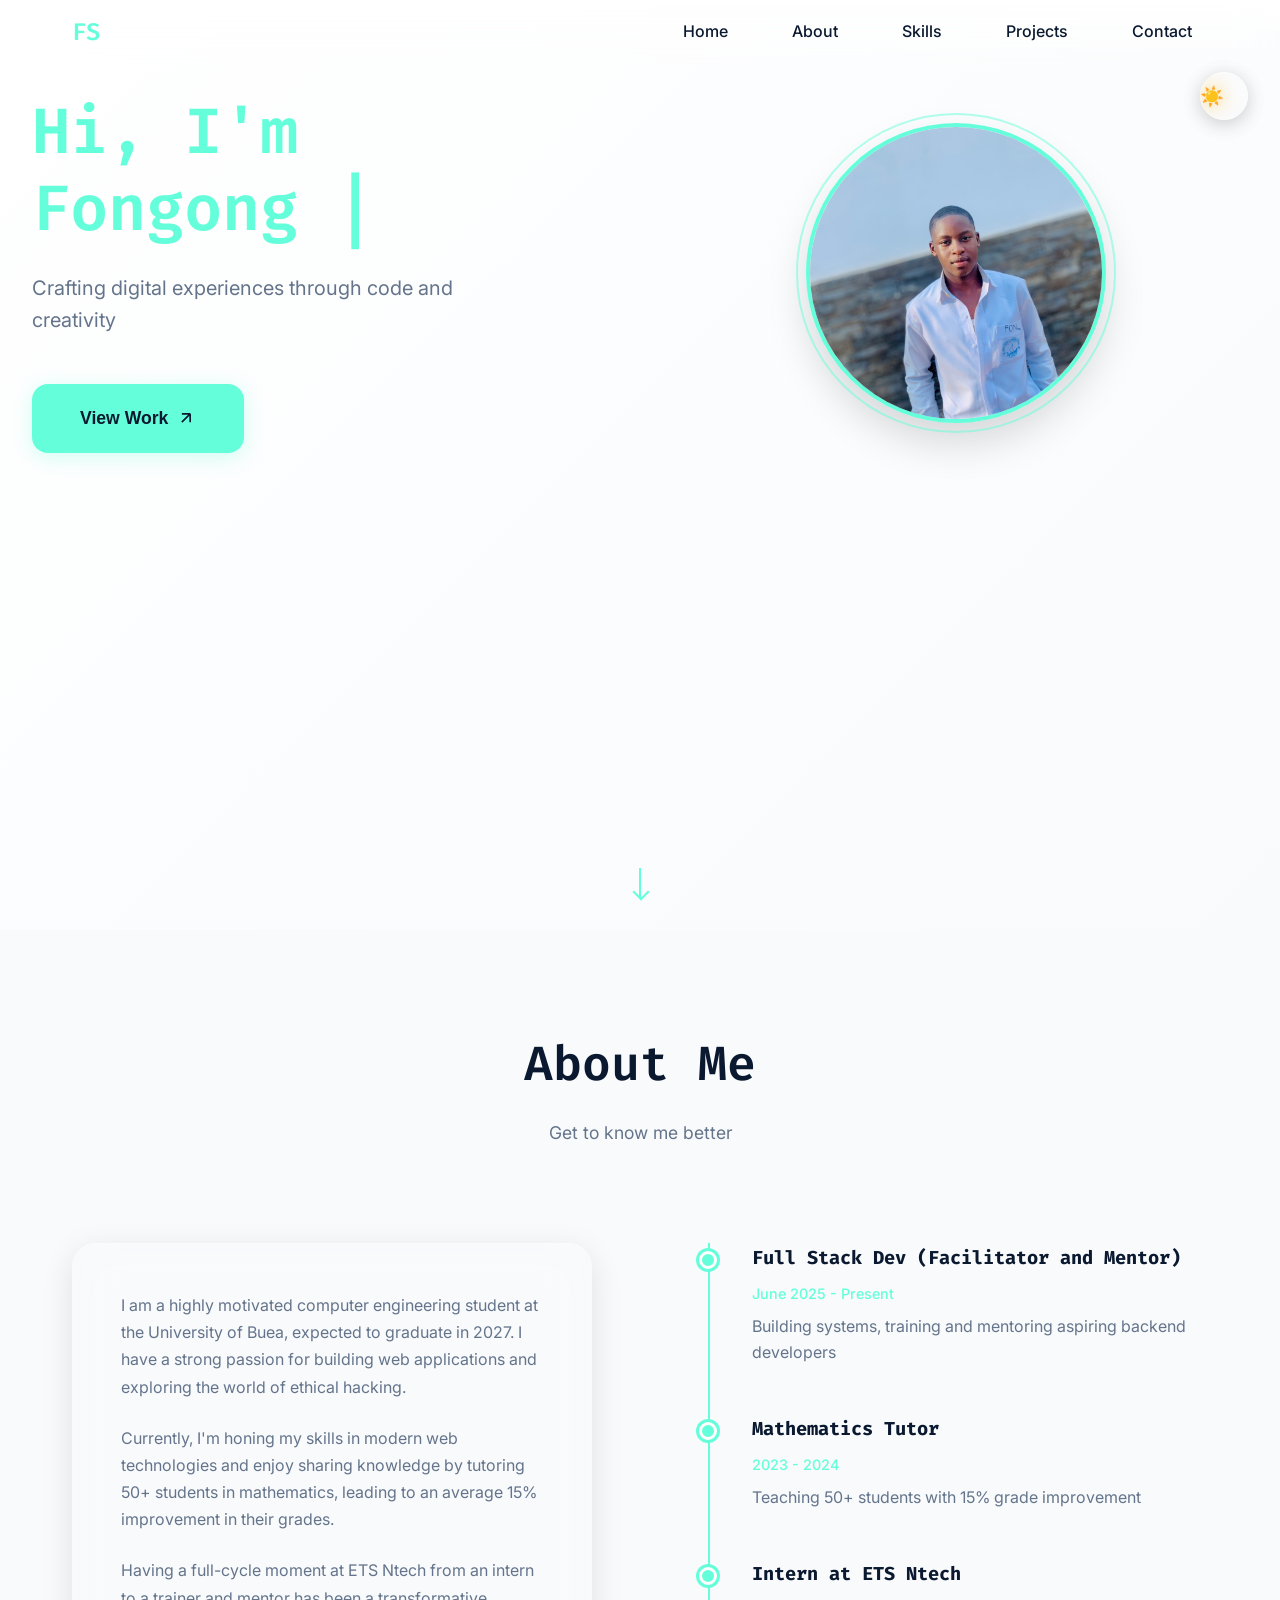
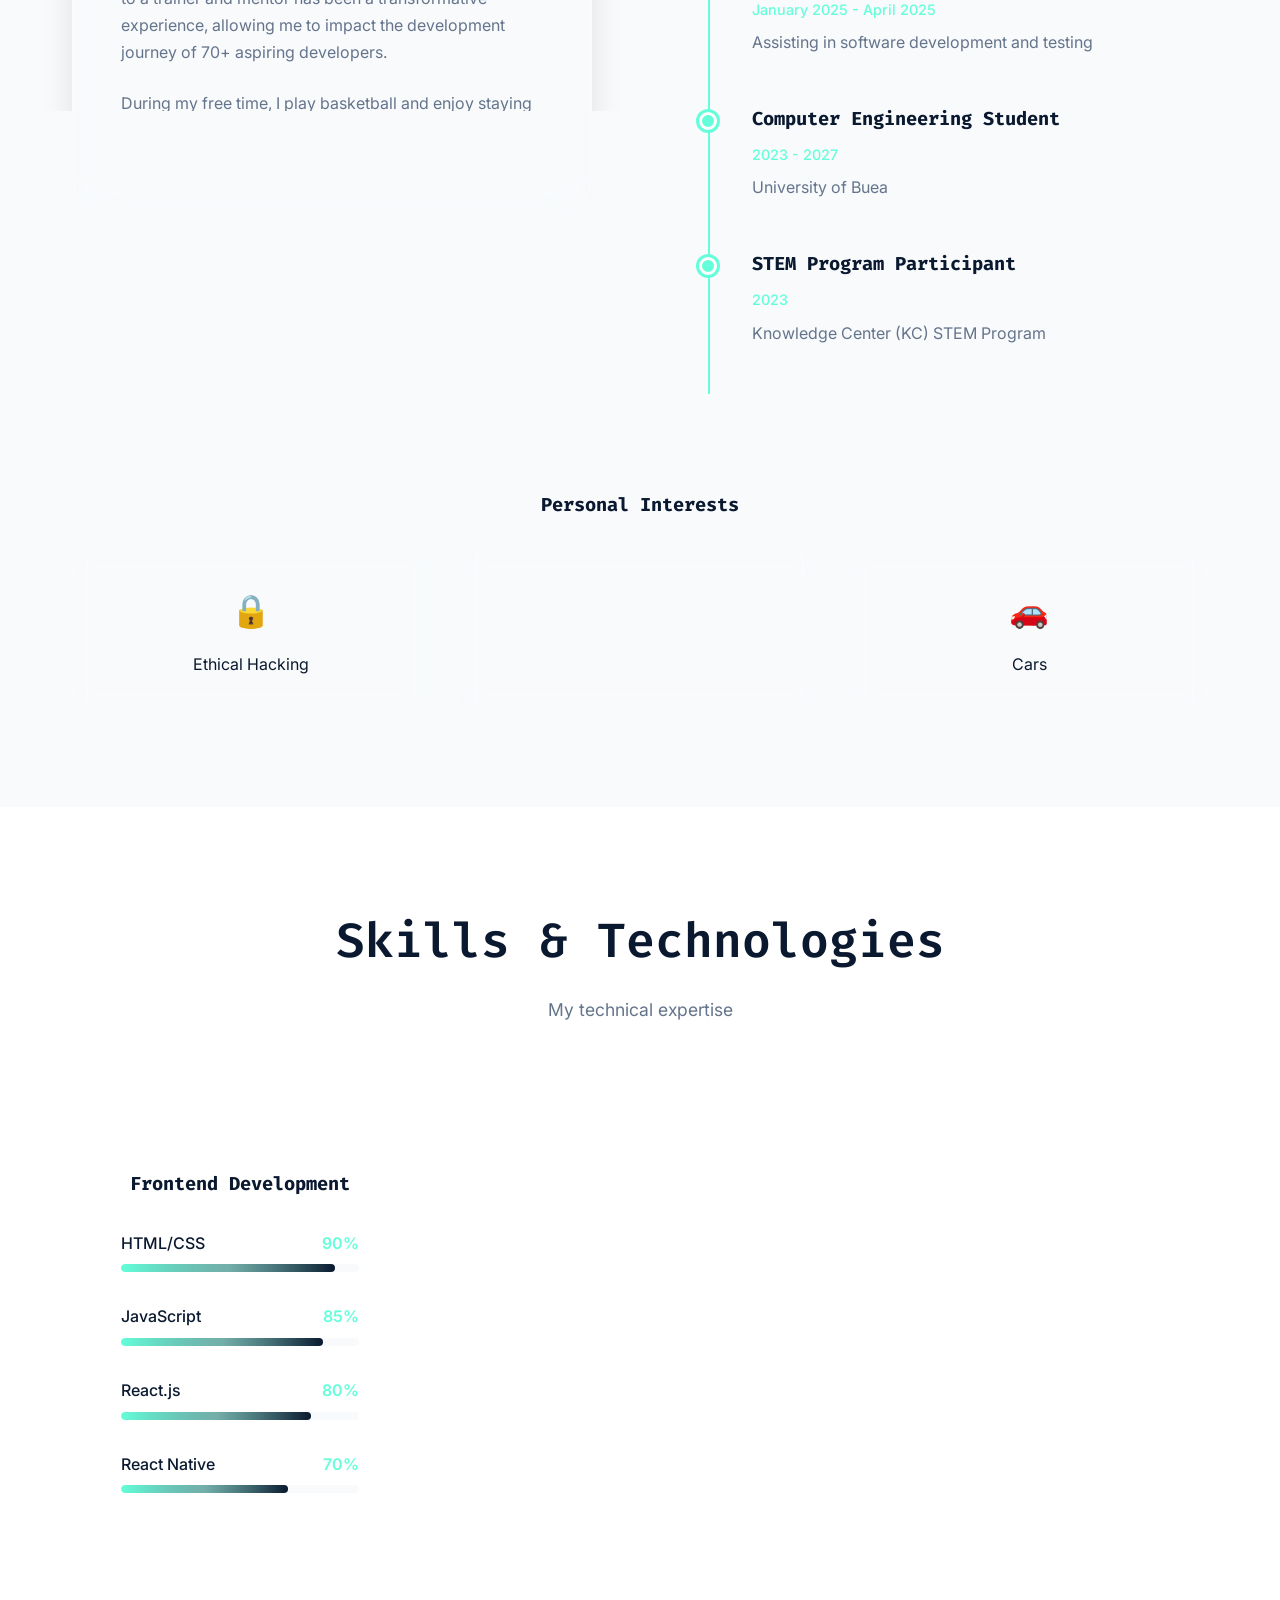
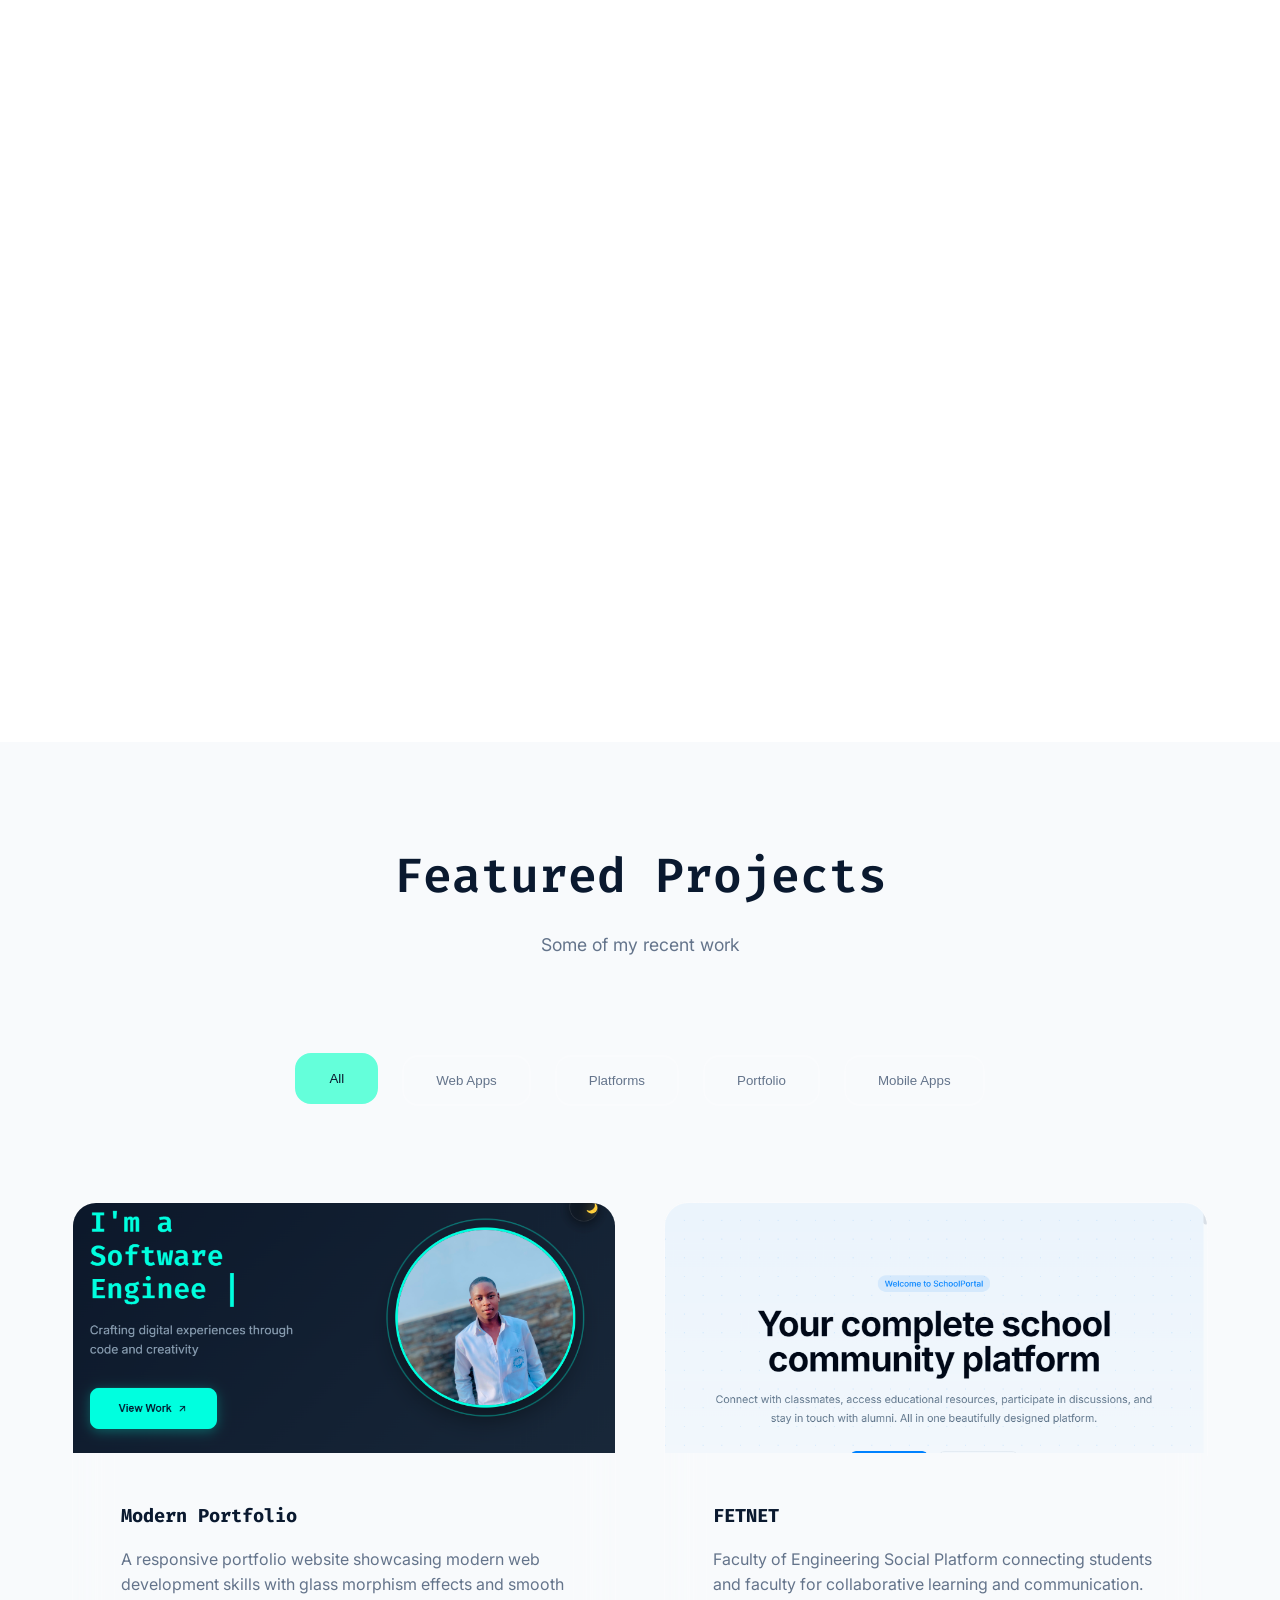
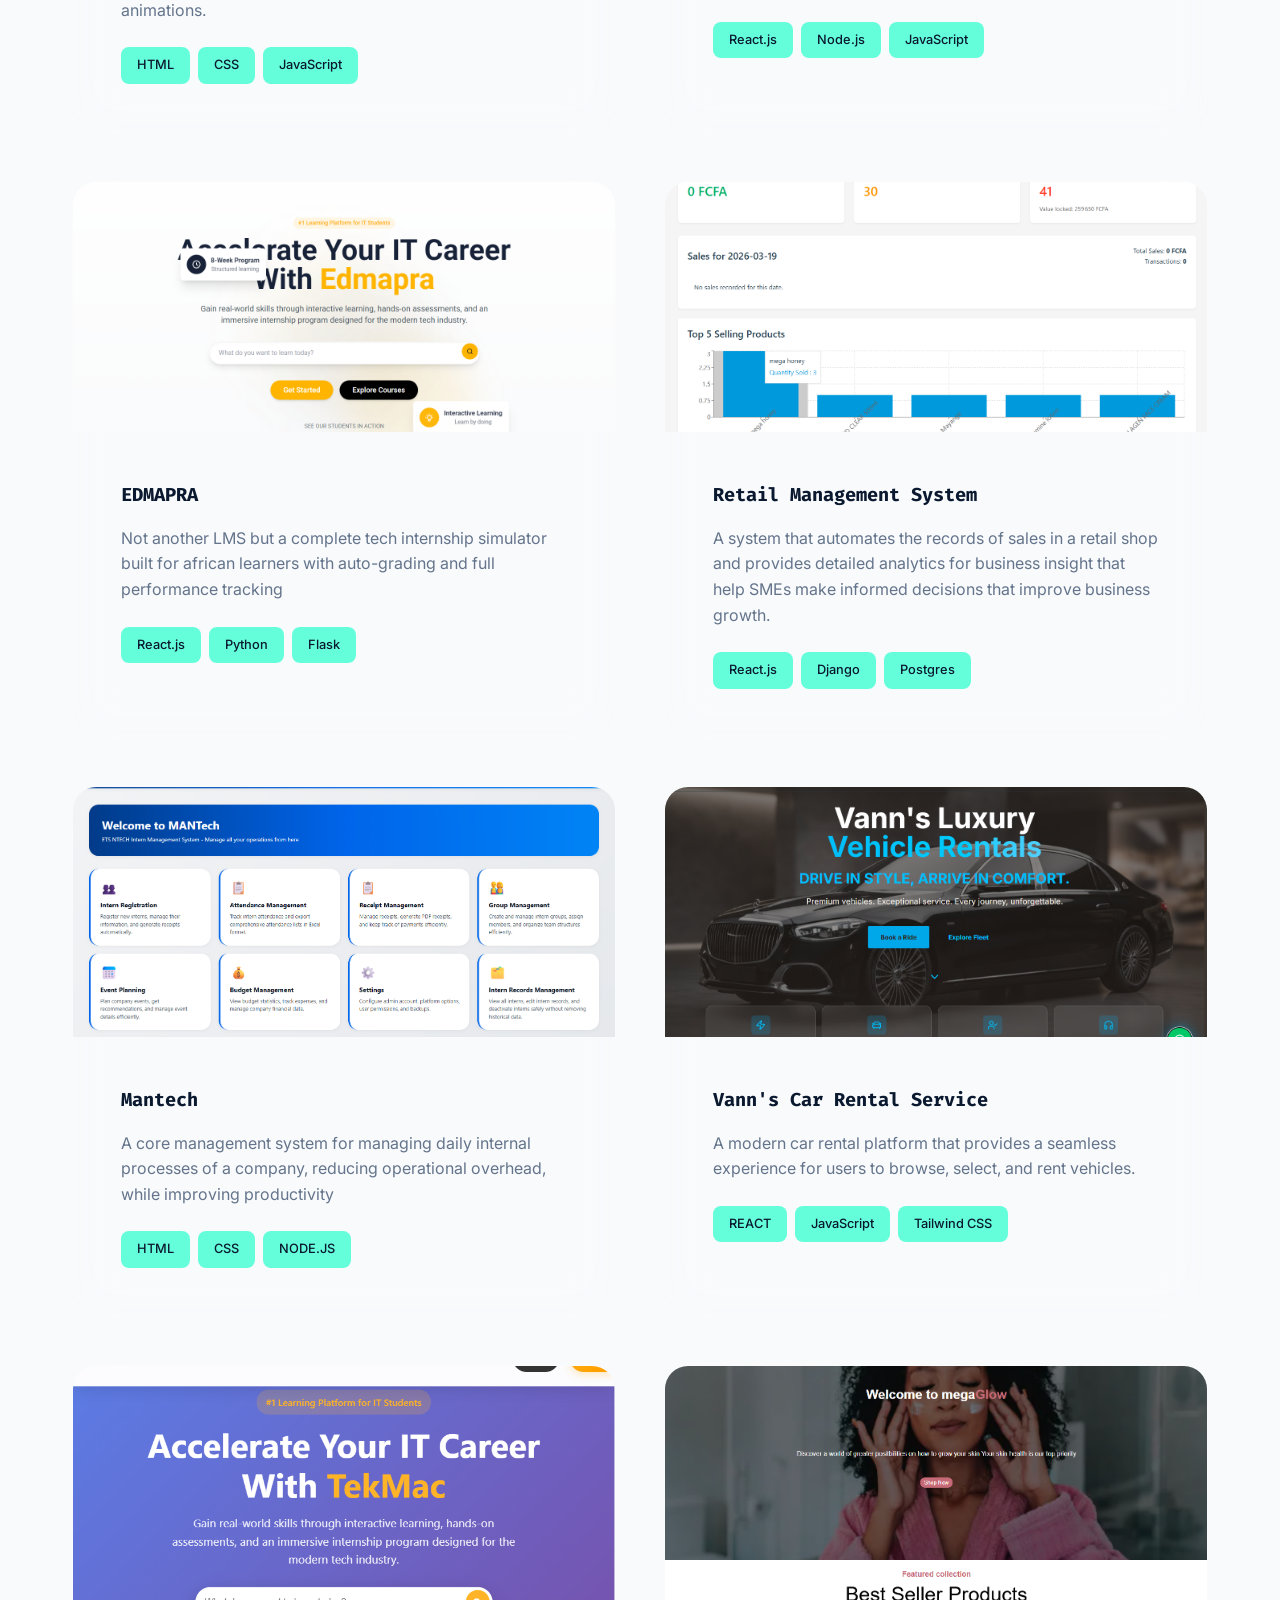
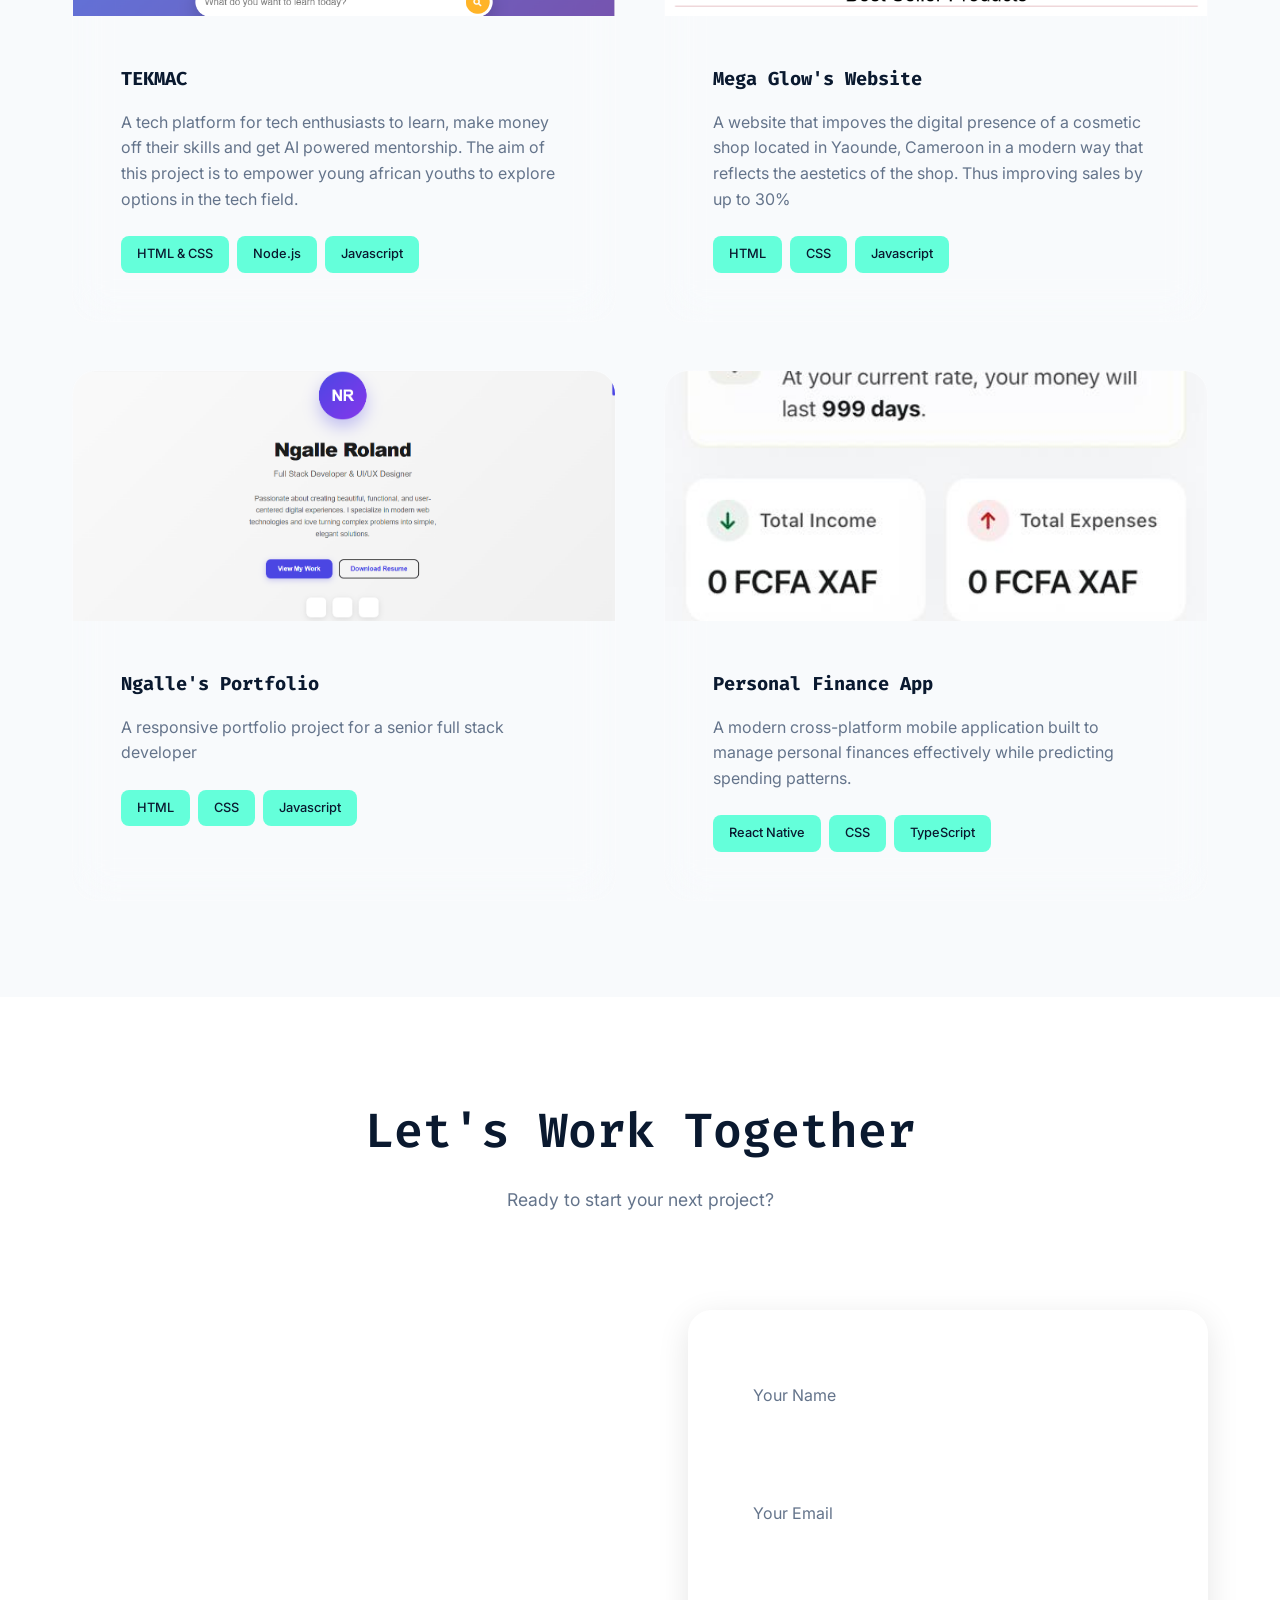
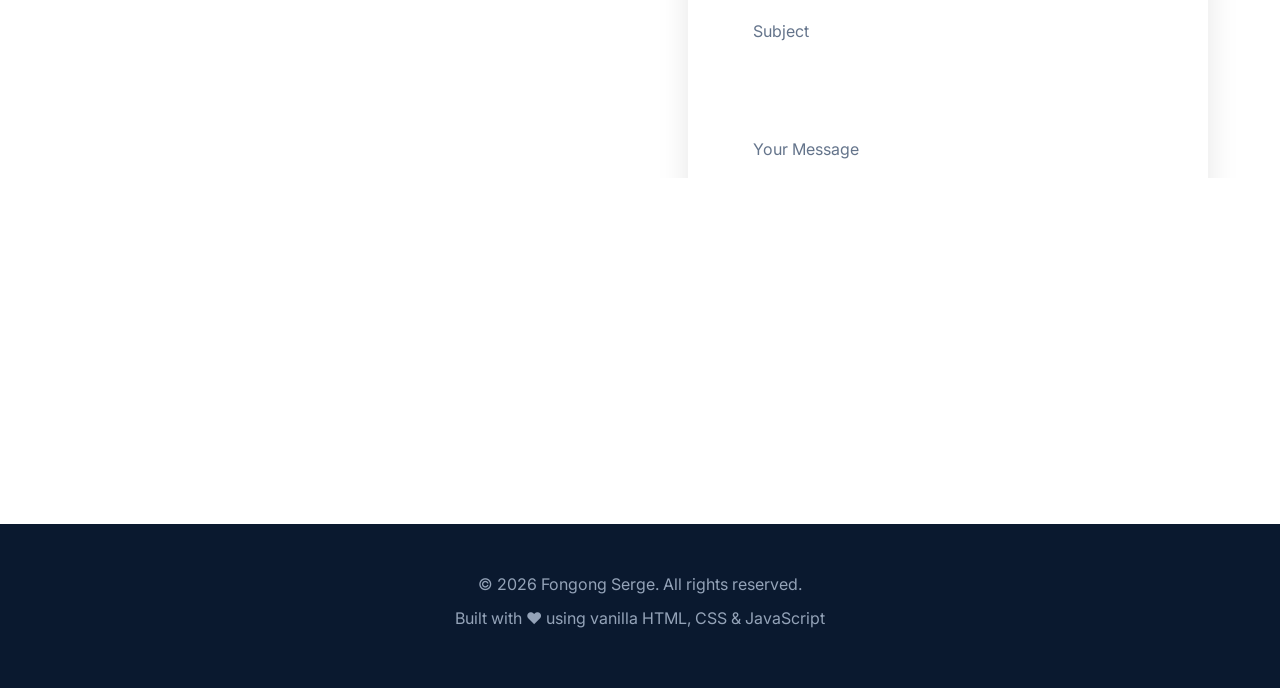
==== commit 595f94cd: "added mobile app project" ====
--- a/index.html
+++ b/index.html
@@ -248,6 +248,15 @@
                                 <div class="skill-fill" data-width="80"></div>
                             </div>
                         </div>
+                        <div class="skill-bar">
+                            <div class="skill-info">
+                                <span>React Native</span>
+                                <span class="skill-percentage">70%</span>
+                            </div>
+                            <div class="skill-progress">
+                                <div class="skill-fill" data-width="70"></div>
+                            </div>
+                        </div>
                     </div>
                 </div>
                 <div class="skill-category">
@@ -333,6 +342,7 @@
                 <button class="filter-btn" data-filter="web">Web Apps</button>
                 <button class="filter-btn" data-filter="platform">Platforms</button>
                 <button class="filter-btn" data-filter="portfolio">Portfolio</button>
+                <button class="filter-btn" data-filter="mobile">Mobile Apps</button>
             </div>
             <div class="projects-grid">
                 <div class="project-card" data-category="portfolio">
@@ -609,6 +619,38 @@
                             <span class="tech-tag">HTML</span>
                             <span class="tech-tag">CSS</span>
                             <span class="tech-tag">Javascript</span>
+                        </div>
+                    </div>      
+                </div>
+
+                                <!-- ngalle roland project-->
+                    <div class="project-card" data-category="mobile">
+                    <div class="project-image">
+                        <img src="finintel.jpeg?height=250&width=400" alt="ngalle Project">
+                        <div class="project-overlay">
+                            <div class="project-links">
+                                <a href="#" class="project-link">
+                                    <svg width="20" height="20" viewBox="0 0 24 24" fill="none" stroke="currentColor" stroke-width="2">
+                                        <path d="M18 13v6a2 2 0 0 1-2 2H5a2 2 0 0 1-2-2V8a2 2 0 0 1 2-2h6"/>
+                                        <polyline points="15,3 21,3 21,9"/>
+                                        <line x1="10" y1="14" x2="21" y2="3"/>
+                                    </svg>
+                                </a>
+                                <a href="#" class="project-link">
+                                    <svg width="20" height="20" viewBox="0 0 24 24" fill="none" stroke="currentColor" stroke-width="2">
+                                        <path d="M9 19c-5 1.5-5-2.5-7-3m14 6v-3.87a3.37 3.37 0 0 0-.94-2.61c3.14-.35 6.44-1.54 6.44-7A5.44 5.44 0 0 0 20 4.77 5.07 5.07 0 0 0 19.91 1S18.73.65 16 2.48a13.38 13.38 0 0 0-7 0C6.27.65 5.09 1 5.09 1A5.07 5.07 0 0 0 5 4.77a5.44 5.44 0 0 0-1.5 3.78c0 5.42 3.3 6.61 6.44 7A3.37 3.37 0 0 0 9 18.13V22"/>
+                                    </svg>
+                                </a>
+                            </div>
+                        </div>
+                    </div>       
+                    <div class="project-content">
+                        <h3>Personal Finance App</h3>
+                        <p>A modern cross-platform mobile application built to manage personal finances effectively while predicting spending patterns.</p>
+                        <div class="project-tech">
+                            <span class="tech-tag">React Native</span>
+                            <span class="tech-tag">CSS</span>
+                            <span class="tech-tag">TypeScript</span>
                         </div>
                     </div>      
                 </div>
